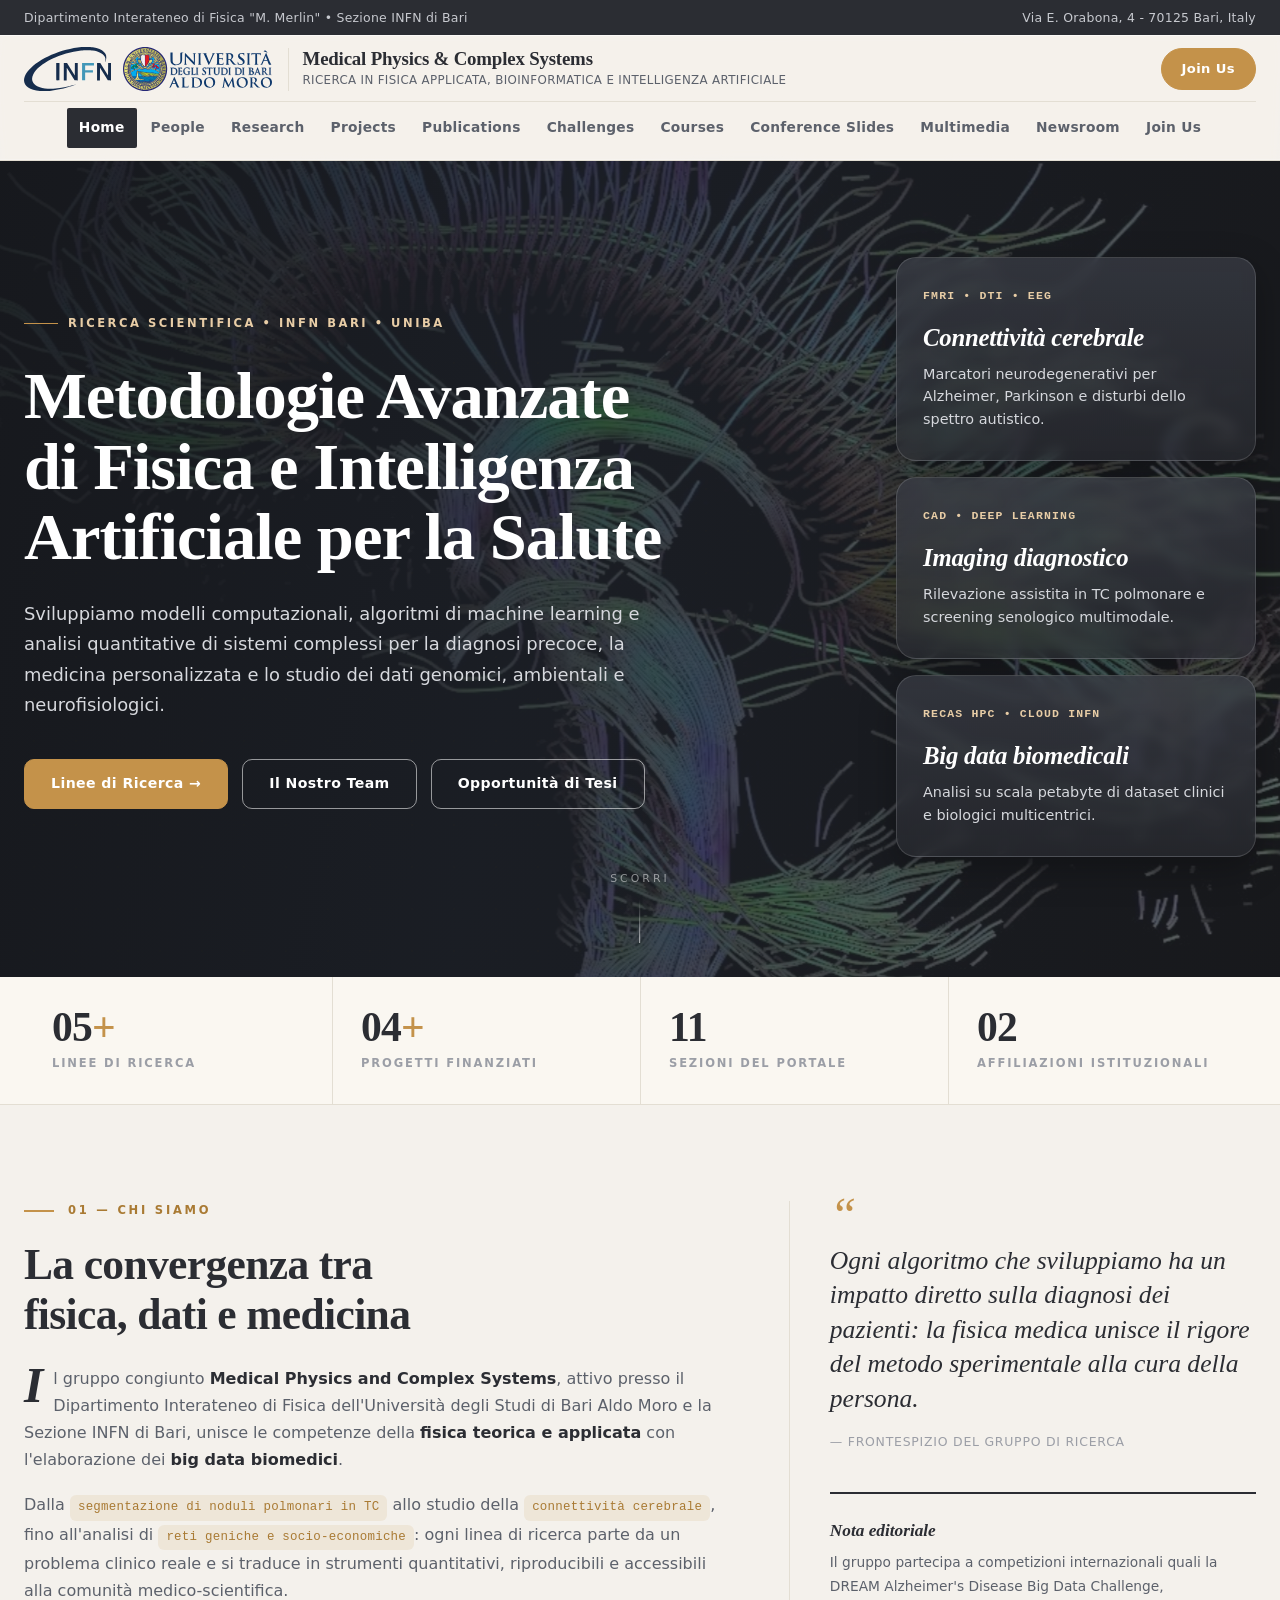
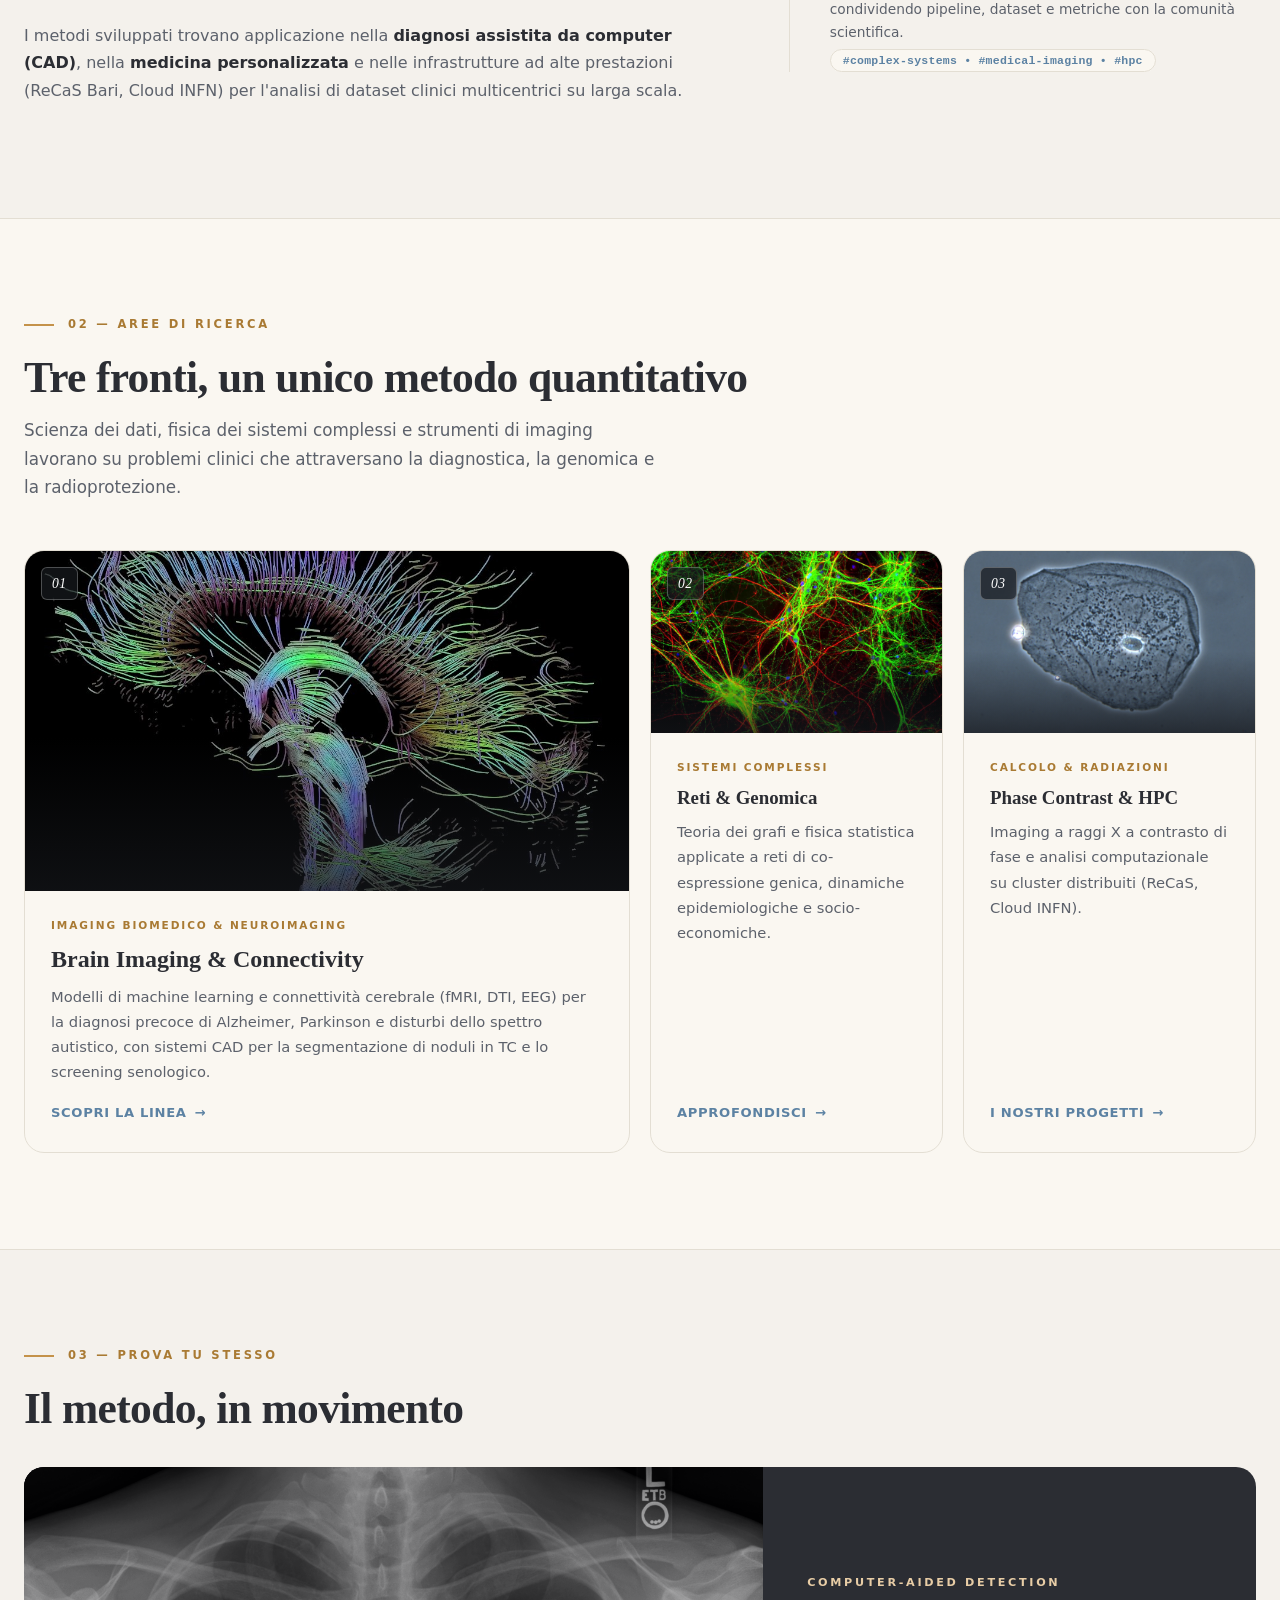
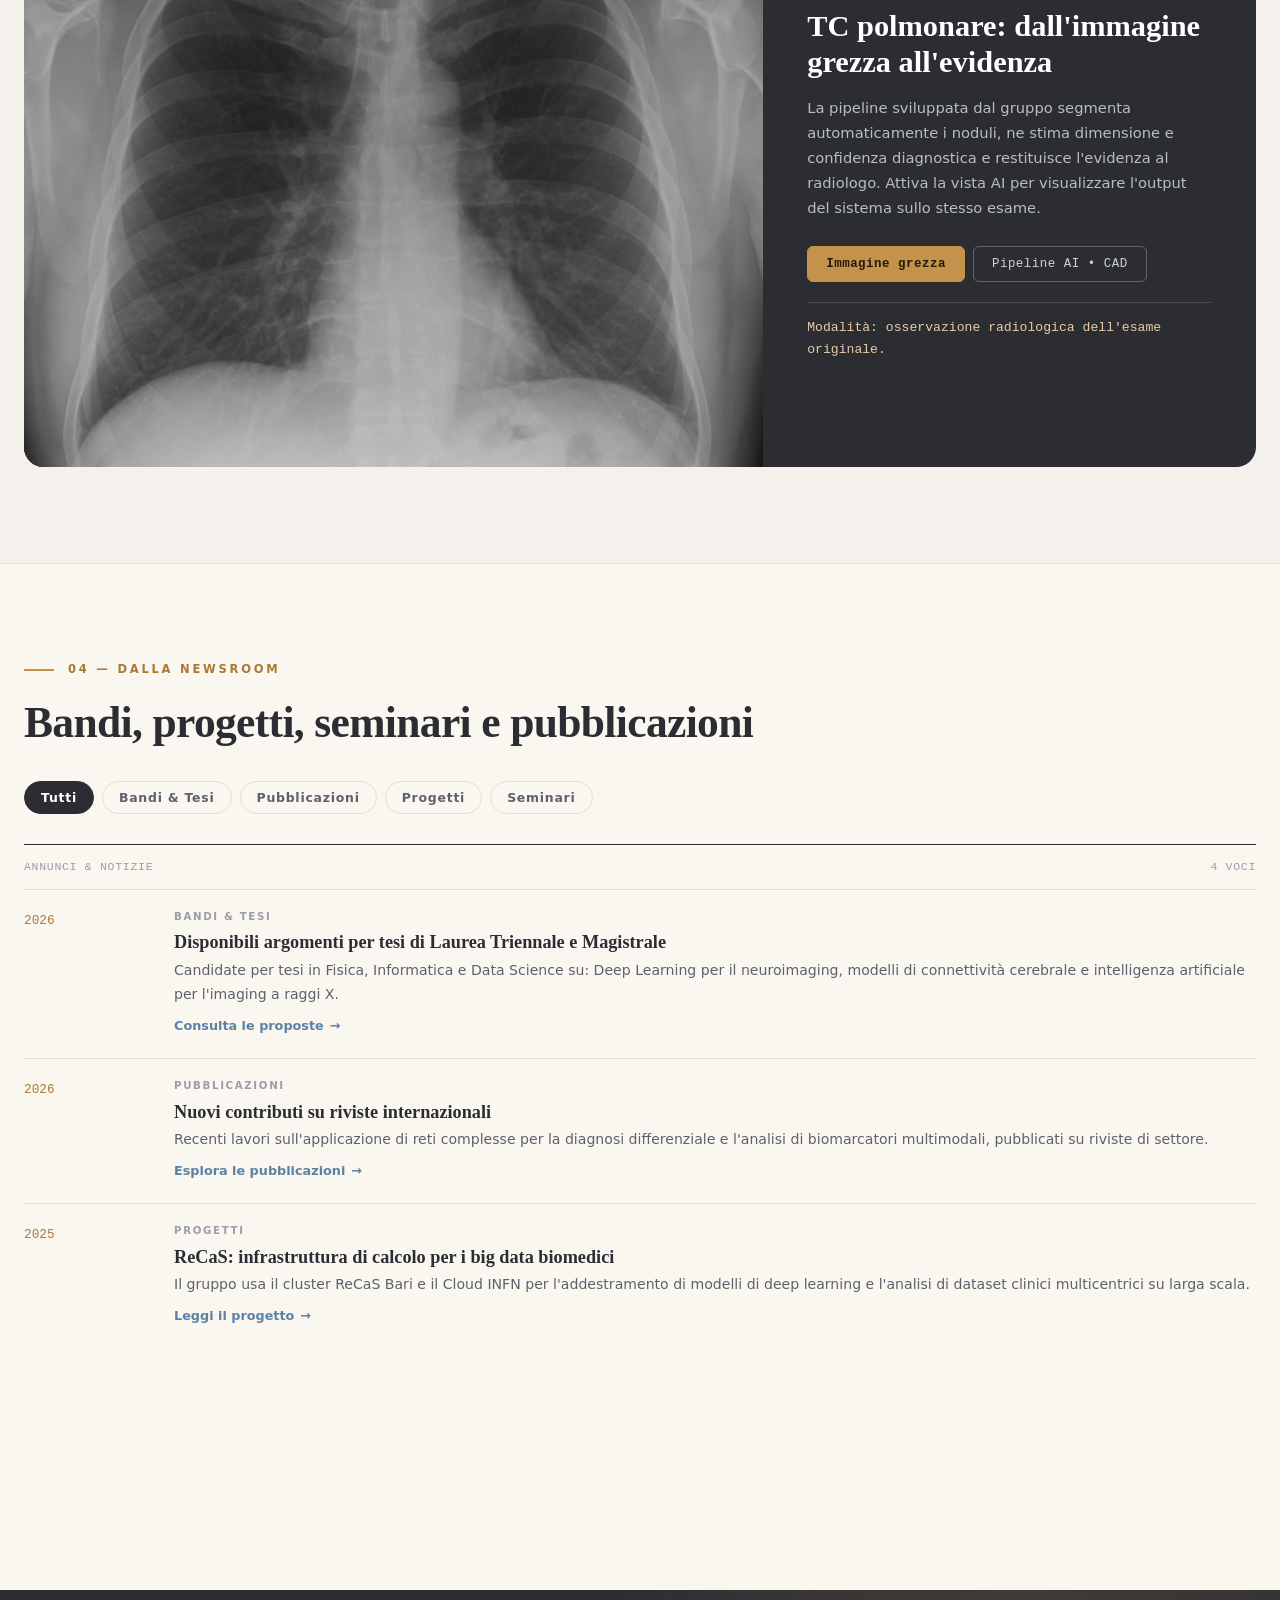
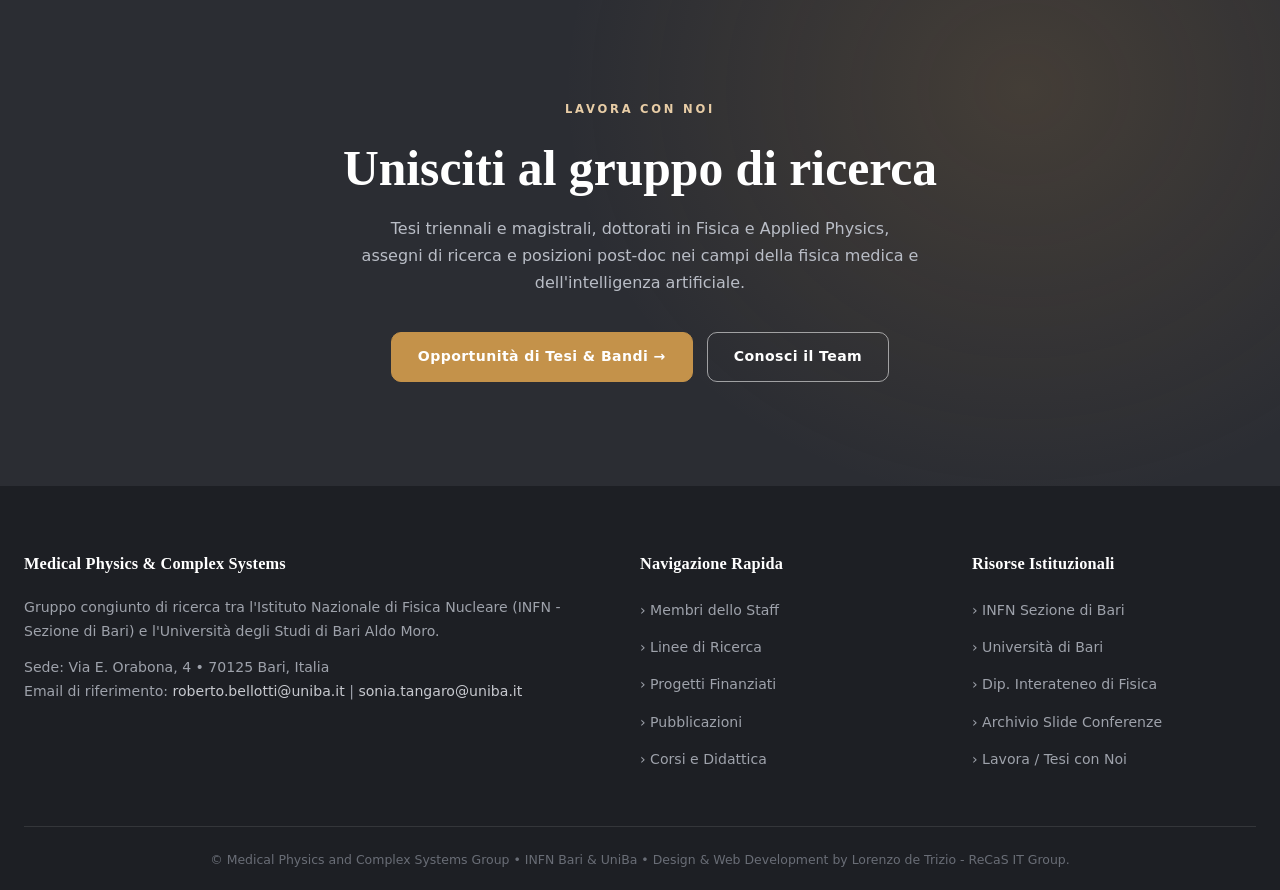
==== index.html @ c4ba917c "Sito Medical Physics and Complex Systems (INFN Bari & UniBa)" ====
<!DOCTYPE html>
<html lang="it">
<head>
  <meta charset="UTF-8">
  <meta name="viewport" content="width=device-width, initial-scale=1.0">
  <title>Medical Physics and Complex Systems | INFN Bari &amp; UniBa</title>
  <meta name="description" content="Gruppo di Ricerca in Fisica Medica e Sistemi Complessi - Università degli Studi di Bari Aldo Moro e Istituto Nazionale di Fisica Nucleare (INFN Sezione di Bari).">
  <!-- Template di impatto: sistema editoriale "Soft Mist" (Zero Plugin / Zero Dipendenze Esterne) -->
<link rel="stylesheet" href="assets/fonts/fonts.css">
  <link rel="stylesheet" href="assets/css/impact.css">
</head>
<body>
  <!-- Filtro SVG: rifrazione/deformazione della top bar (liquid glass) -->
  <svg class="topbar-glass-defs" width="0" height="0" aria-hidden="true" focusable="false">
    <filter id="topbar-refraction" x="-20%" y="-20%" width="140%" height="140%" color-interpolation-filters="sRGB">
      <feTurbulence type="fractalNoise" baseFrequency="0.006 0.01" numOctaves="2" seed="11" result="noise"/>
      <feGaussianBlur in="noise" stdDeviation="1.5" result="softNoise"/>
      <feDisplacementMap in="SourceGraphic" in2="softNoise" scale="16" xChannelSelector="R" yChannelSelector="G"/>
    </filter>
  </svg>

  <!-- Barra di avanzamento lettura -->
  <div class="scroll-progress" id="scrollProgress" aria-hidden="true"></div>

  <!-- ======================================================== -->
  <!-- BARRA SUPERIORE ISTITUZIONALE -->
  <!-- ======================================================== -->
  <aside class="top-bar">
    <div class="top-bar-content">
      <span>Dipartimento Interateneo di Fisica "M. Merlin" &bull; Sezione INFN di Bari</span>
      <span>Via E. Orabona, 4 - 70125 Bari, Italy</span>
    </div>
  </aside>

  <!-- ======================================================== -->
  <!-- INTESTAZIONE E MENU PRINCIPALE -->
  <!-- ======================================================== -->
  <header class="site-header">
    <div class="header-container">
      <div class="brand-wrapper">
        <div class="brand-logos">
          <a href="index.html" aria-label="Home page INFN Sezione di Bari">
            <img src="assets/images/logo-infn.svg" alt="Logo INFN Bari" class="brand-logo-img">
          </a>
          <a href="index.html" aria-label="Home page Università di Bari">
            <img src="assets/images/logo-uniba.svg" alt="Logo Università degli Studi di Bari" class="brand-logo-img">
          </a>
        </div>
        <div class="brand-text">
          <div class="brand-title">Medical Physics &amp; Complex Systems</div>
          <div class="brand-subtitle">Ricerca in Fisica Applicata, Bioinformatica e Intelligenza Artificiale</div>
        </div>
      </div>

      <!-- Azioni header: CTA newsletter + menu mobile -->
      <div class="header-actions">
        <a href="join-us.html" class="btn btn-amber header-cta">Join Us</a>
        <button class="mobile-menu-toggle" aria-label="Apri menu di navigazione" aria-expanded="false">&#9776;</button>
      </div>

      <!-- Navigazione a Pagine Singole -->
      <nav class="primary-nav" aria-label="Menu Principale">
        <ul class="nav-menu">
          <li><a href="index.html" class="nav-link active">Home</a></li>
          <li><a href="people.html" class="nav-link">People</a></li>
          <li><a href="research.html" class="nav-link">Research</a></li>
          <li><a href="projects.html" class="nav-link">Projects</a></li>
          <li><a href="publications.html" class="nav-link">Publications</a></li>
          <li><a href="challenges.html" class="nav-link">Challenges</a></li>
          <li><a href="courses.html" class="nav-link">Courses</a></li>
          <li><a href="conference-slides.html" class="nav-link">Conference Slides</a></li>
          <li><a href="multimedia.html" class="nav-link">Multimedia</a></li>
          <li><a href="newsroom.html" class="nav-link">Newsroom</a></li>
          <li><a href="join-us.html" class="nav-link">Join Us</a></li>
        </ul>
      </nav>
    </div>
  </header>

  <!-- ======================================================== -->
  <!-- CONTENUTO PRINCIPALE (AREA OPERATORE) -->
  <!-- Template di impatto: pagina singola editoriale -->
  <!-- ======================================================== -->
  <main class="impact-page">

    <!-- ==================================================== -->
    <!-- 1. EROE FULL-BLEED CON NOTE GALLEGGIANTI -->
    <!-- ==================================================== -->
    <section class="impact-hero" id="impactHero">
      <span class="impact-hero__bg" aria-hidden="true"></span>
      <span class="impact-hero__glow" aria-hidden="true"></span>
      <div class="impact-hero__inner">
        <div class="impact-hero__content">
          <span class="impact-hero__tag">Ricerca Scientifica &bull; INFN Bari &bull; UniBa</span>
          <h1 class="impact-hero__title">Metodologie Avanzate di Fisica e Intelligenza Artificiale per la Salute</h1>
          <p class="impact-hero__lede">
            Sviluppiamo modelli computazionali, algoritmi di machine learning e analisi quantitative
            di sistemi complessi per la diagnosi precoce, la medicina personalizzata e lo studio dei
            dati genomici, ambientali e neurofisiologici.
          </p>
          <div class="impact-hero__actions">
            <a href="research.html" class="btn btn-amber">Linee di Ricerca &rarr;</a>
            <a href="people.html" class="btn btn-light">Il Nostro Team</a>
            <a href="join-us.html" class="btn btn-light">Opportunità di Tesi</a>
          </div>
        </div>

        <div class="focus-grid" aria-label="Ambiti di applicazione e tecnologie">
          <article class="focus-card reveal">
            <span class="focus-card__tag">fMRI &bull; DTI &bull; EEG</span>
            <h3 class="focus-card__title">Connettività cerebrale</h3>
            <p class="focus-card__desc">Marcatori neurodegenerativi per Alzheimer, Parkinson e disturbi dello spettro autistico.</p>
          </article>
          <article class="focus-card reveal reveal-delay-1">
            <span class="focus-card__tag">CAD &bull; Deep Learning</span>
            <h3 class="focus-card__title">Imaging diagnostico</h3>
            <p class="focus-card__desc">Rilevazione assistita in TC polmonare e screening senologico multimodale.</p>
          </article>
          <article class="focus-card reveal reveal-delay-2">
            <span class="focus-card__tag">ReCaS HPC &bull; Cloud INFN</span>
            <h3 class="focus-card__title">Big data biomedicali</h3>
            <p class="focus-card__desc">Analisi su scala petabyte di dataset clinici e biologici multicentrici.</p>
          </article>
        </div>
      </div>

      <span class="impact-hero__scroll" aria-hidden="true">Scorri</span>
    </section>

    <!-- ==================================================== -->
    <!-- 2. BANDA DEI DATI -->
    <!-- ==================================================== -->
    <section class="impact-metrics" aria-label="Il gruppo in numeri">
      <div class="container">
        <div class="impact-metrics__grid" id="metricsGrid">
          <div class="metric">
            <div class="metric__value"><span class="metric__num" data-target="5" data-pad="2">05</span><i>+</i></div>
            <div class="metric__label">Linee di ricerca</div>
          </div>
          <div class="metric">
            <div class="metric__value"><span class="metric__num" data-target="4" data-pad="2">04</span><i>+</i></div>
            <div class="metric__label">Progetti finanziati</div>
          </div>
          <div class="metric">
            <div class="metric__value"><span class="metric__num" data-target="11" data-pad="2">11</span></div>
            <div class="metric__label">Sezioni del portale</div>
          </div>
          <div class="metric">
            <div class="metric__value"><span class="metric__num" data-target="2" data-pad="2">02</span></div>
            <div class="metric__label">Affiliazioni istituzionali</div>
          </div>
        </div>
      </div>
    </section>

    <!-- ==================================================== -->
    <!-- 3. CHI SIAMO — GRIGLIA ASIMMETRICA 60/40 -->
    <!-- ==================================================== -->
    <section class="section-block">
      <div class="container split">
        <div class="column--wide">
          <div class="kicker reveal">01 &mdash; Chi siamo</div>
          <h2 class="ed-title reveal reveal-delay-1">La convergenza tra fisica, dati e medicina</h2>
          <div class="prose" style="margin-top: 26px;">
            <p class="reveal reveal-delay-2">
              Il gruppo congiunto <strong>Medical Physics and Complex Systems</strong>, attivo presso il
              Dipartimento Interateneo di Fisica dell'Università degli Studi di Bari Aldo Moro e la Sezione
              INFN di Bari, unisce le competenze della <strong>fisica teorica e applicata</strong> con
              l'elaborazione dei <strong>big data biomedici</strong>.
            </p>
            <p class="reveal reveal-delay-2">
              Dalla <span class="prose-rule">segmentazione di noduli polmonari in TC</span> allo studio
              della <span class="prose-rule">connettività cerebrale</span>, fino all'analisi di
              <span class="prose-rule">reti geniche e socio-economiche</span>: ogni linea di ricerca parte
              da un problema clinico reale e si traduce in strumenti quantitativi, riproducibili e
              accessibili alla comunità medico-scientifica.
            </p>
            <p class="reveal reveal-delay-2">
              I metodi sviluppati trovano applicazione nella <strong>diagnosi assistita da computer (CAD)</strong>,
              nella <strong>medicina personalizzata</strong> e nelle infrastrutture ad alte prestazioni
              (ReCaS Bari, Cloud INFN) per l'analisi di dataset clinici multicentrici su larga scala.
            </p>
          </div>
        </div>

        <aside class="column--narrow reveal reveal-delay-2">
          <blockquote class="pullquote">
            Ogni algoritmo che sviluppiamo ha un impatto diretto sulla diagnosi dei pazienti: la fisica
            medica unisce il rigore del metodo sperimentale alla cura della persona.
          </blockquote>
          <div class="pullquote__attr">&mdash; Frontespizio del gruppo di ricerca</div>

          <div class="side-note">
            <strong>Nota editoriale</strong>
            <p>
              Il gruppo partecipa a competizioni internazionali quali la DREAM Alzheimer's Disease Big Data
              Challenge, condividendo pipeline, dataset e metriche con la comunità scientifica.
            </p>
            <span class="tag">#complex-systems &bull; #medical-imaging &bull; #hpc</span>
          </div>
        </aside>
      </div>
    </section>

    <!-- ==================================================== -->
    <!-- 4. AREE CHIAVE DI RICERCA — BENTO -->
    <!-- ==================================================== -->
    <section class="section-block" style="background: var(--paper-2); border-top: 1px solid var(--rule); border-bottom: 1px solid var(--rule);">
      <div class="container">
        <div class="kicker reveal">02 &mdash; Aree di ricerca</div>
        <h2 class="ed-title reveal reveal-delay-1">Tre fronti, un unico metodo quantitativo</h2>
        <p class="ed-lead reveal reveal-delay-1">
          Scienza dei dati, fisica dei sistemi complessi e strumenti di imaging lavorano su problemi clinici
          che attraversano la diagnostica, la genomica e la radioprotezione.
        </p>

        <div class="bento">
          <article class="bento-card bento-card--1 reveal">
            <div class="bento-card__figure">
              <span class="bento-card__index">01</span>
              <img src="assets/images/original/dti_brain_network.jpg" alt="Brain network - connettoma cerebrale" class="bento-card__img" loading="lazy">
            </div>
            <div class="bento-card__body">
              <span class="bento-card__badge">Imaging Biomedico &amp; Neuroimaging</span>
              <h3 class="bento-card__title">Brain Imaging &amp; Connectivity</h3>
              <p class="bento-card__text">
                Modelli di machine learning e connettività cerebrale (fMRI, DTI, EEG) per la diagnosi
                precoce di Alzheimer, Parkinson e disturbi dello spettro autistico, con sistemi CAD
                per la segmentazione di noduli in TC e lo screening senologico.
              </p>
              <a href="research.html#brain" class="bento-card__link">Scopri la linea <span class="arr">&rarr;</span></a>
            </div>
          </article>

          <article class="bento-card bento-card--2 reveal reveal-delay-1">
            <div class="bento-card__figure">
              <span class="bento-card__index">02</span>
              <img src="assets/images/original/culture_of_rat_brain_cells_stained_with_antibody_to_map2_green_neurofilament_red_and_dna_blue.jpg" alt="Cultura di cellule neuronali - biologia molecolare" class="bento-card__img" loading="lazy">
            </div>
            <div class="bento-card__body">
              <span class="bento-card__badge">Sistemi Complessi</span>
              <h3 class="bento-card__title">Reti &amp; Genomica</h3>
              <p class="bento-card__text">
                Teoria dei grafi e fisica statistica applicate a reti di co-espressione genica, dinamiche
                epidemiologiche e socio-economiche.
              </p>
              <a href="research.html#complex-systems" class="bento-card__link">Approfondisci <span class="arr">&rarr;</span></a>
            </div>
          </article>

          <article class="bento-card bento-card--3 reveal reveal-delay-2">
            <div class="bento-card__figure">
              <span class="bento-card__index">03</span>
              <img src="assets/images/original/cheek_cell_phase_contrast.jpg" alt="Cellula in contrasto di fase - microscopia avanzata" class="bento-card__img" loading="lazy">
            </div>
            <div class="bento-card__body">
              <span class="bento-card__badge">Calcolo &amp; Radiazioni</span>
              <h3 class="bento-card__title">Phase Contrast &amp; HPC</h3>
              <p class="bento-card__text">
                Imaging a raggi X a contrasto di fase e analisi computazionale su cluster distribuiti
                (ReCaS, Cloud INFN).
              </p>
              <a href="projects.html" class="bento-card__link">I nostri progetti <span class="arr">&rarr;</span></a>
            </div>
          </article>
        </div>
      </div>
    </section>

   <!-- ==================================================== -->
   <!-- 5. LABORATORIO INTERATTIVO — WIDGET CAD (VANILLA) -->
   <!-- ==================================================== -->
    <section class="section-block">
      <div class="container">
        <div class="kicker reveal">03 &mdash; Prova tu stesso</div>
        <h2 class="ed-title reveal reveal-delay-1">Il metodo, in movimento</h2>

        <div class="lab reveal reveal-delay-1" style="margin-top: 34px;">
          <div class="lab__grid">
            <div class="lab__stage" id="labStage" aria-label="Tomografia computerizzata del torace con analisi AI">
              <img src="assets/images/original/lung_ct_xray.png" alt="TC torace - nodulo polmonare" loading="lazy">
              <div class="lab-ai" aria-hidden="true">
                <span class="lab-ai__scan"></span>
                <span class="lab-ai__ring"></span>
                <span class="lab-ai__cross"></span>
                <span class="lab-ai__chip lab-ai__chip--a">CAD &bull; nodulo sospetto</span>
                <span class="lab-ai__chip lab-ai__chip--b">Confidenza: 88% &bull; diam. 9 mm</span>
              </div>
            </div>
            <div class="lab__side">
              <span class="lab__kicker">Computer-Aided Detection</span>
              <h3 class="lab__title">TC polmonare: dall'immagine grezza all'evidenza</h3>
              <p class="lab__text">
                La pipeline sviluppata dal gruppo segmenta automaticamente i noduli, ne stima dimensione e
                confidenza diagnostica e restituisce l'evidenza al radiologo. Attiva la vista AI per
                visualizzare l'output del sistema sullo stesso esame.
              </p>
              <div class="lab__controls">
                <button type="button" class="lab__btn is-on" data-lab="raw">Immagine grezza</button>
                <button type="button" class="lab__btn" data-lab="ai">Pipeline AI &bull; CAD</button>
              </div>
              <p class="lab__readout" id="labReadout">
                Modalità: osservazione radiologica dell'esame originale.
              </p>
            </div>
          </div>
        </div>
      </div>
    </section>

    <!-- ==================================================== -->
    <!-- 6. NEWSROOM — ARCHIVIO FILTRABILE -->
    <!-- ==================================================== -->
    <section class="section-block" style="background: var(--paper-2); border-top: 1px solid var(--rule);">
      <div class="container">
        <div class="kicker reveal">04 &mdash; Dalla newsroom</div>
        <h2 class="ed-title reveal reveal-delay-1">Bandi, progetti, seminari e pubblicazioni</h2>

        <div class="pills reveal reveal-delay-1" role="group" aria-label="Filtra gli annunci">
          <button type="button" class="pill is-on" data-filter="tutti">Tutti</button>
          <button type="button" class="pill" data-filter="bandi">Bandi &amp; Tesi</button>
          <button type="button" class="pill" data-filter="pubblicazioni">Pubblicazioni</button>
          <button type="button" class="pill" data-filter="progetti">Progetti</button>
          <button type="button" class="pill" data-filter="seminari">Seminari</button>
        </div>

        <div class="news-index reveal reveal-delay-2" id="newsIndex">
          <div class="news-index__meta">
            <span>Annunci &amp; notizie</span>
            <span id="newsCount">4 voci</span>
          </div>

          <!-- VOCE NOTIZIA: Inizio -->
          <article class="news-row reveal" data-category="bandi">
            <div class="news-row__year">2026</div>
            <div class="news-row__main">
              <span class="news-row__badge">Bandi &amp; Tesi</span>
              <h3 class="news-row__title">
                <a href="join-us.html">Disponibili argomenti per tesi di Laurea Triennale e Magistrale</a>
              </h3>
              <p class="news-row__text">
                Candidate per tesi in Fisica, Informatica e Data Science su: Deep Learning per il neuroimaging,
                modelli di connettività cerebrale e intelligenza artificiale per l'imaging a raggi X.
              </p>
              <a class="news-row__to" href="join-us.html">Consulta le proposte</a>
            </div>
          </article>
          <!-- VOCE NOTIZIA: Fine -->

          <!-- VOCE NOTIZIA: Inizio -->
          <article class="news-row reveal" data-category="pubblicazioni">
            <div class="news-row__year">2026</div>
            <div class="news-row__main">
              <span class="news-row__badge">Pubblicazioni</span>
              <h3 class="news-row__title">
                <a href="publications.html">Nuovi contributi su riviste internazionali</a>
              </h3>
              <p class="news-row__text">
                Recenti lavori sull'applicazione di reti complesse per la diagnosi differenziale e l'analisi
                di biomarcatori multimodali, pubblicati su riviste di settore.
              </p>
              <a class="news-row__to" href="publications.html">Esplora le pubblicazioni</a>
            </div>
          </article>
          <!-- VOCE NOTIZIA: Fine -->

          <!-- VOCE NOTIZIA: Inizio -->
          <article class="news-row reveal" data-category="progetti">
            <div class="news-row__year">2025</div>
            <div class="news-row__main">
              <span class="news-row__badge">Progetti</span>
              <h3 class="news-row__title">
                <a href="projects.html">ReCaS: infrastruttura di calcolo per i big data biomedici</a>
              </h3>
              <p class="news-row__text">
                Il gruppo usa il cluster ReCaS Bari e il Cloud INFN per l'addestramento di modelli di deep
                learning e l'analisi di dataset clinici multicentrici su larga scala.
              </p>
              <a class="news-row__to" href="projects.html">Leggi il progetto</a>
            </div>
          </article>
          <!-- VOCE NOTIZIA: Fine -->

          <!-- VOCE NOTIZIA: Inizio -->
          <article class="news-row reveal" data-category="seminari">
            <div class="news-row__year">2025</div>
            <div class="news-row__main">
              <span class="news-row__badge">Seminari</span>
              <h3 class="news-row__title">
                <a href="courses.html">Ciclo di seminari: machine learning per il neuroimaging</a>
              </h3>
              <p class="news-row__text">
                Un ciclo di lezioni e laboratori dedicato a studenti e ricercatori sulle tecniche di analisi
                di dati fMRI/DTI ed elaborazione di immagini biomediche.
              </p>
              <a class="news-row__to" href="courses.html">Consulta il programma</a>
            </div>
          </article>
          <!-- VOCE NOTIZIA: Fine -->
        </div>
      </div>
    </section>

    <!-- ==================================================== -->
    <!-- 7. CTA FINALE -->
    <!-- ==================================================== -->
    <section class="impact-cta">
      <span class="impact-cta__tag reveal">Lavora con noi</span>
      <h2 class="impact-cta__title reveal reveal-delay-1">Unisciti al gruppo di ricerca</h2>
      <p class="impact-cta__text reveal reveal-delay-1">
        Tesi triennali e magistrali, dottorati in Fisica e Applied Physics, assegni di ricerca e posizioni
        post-doc nei campi della fisica medica e dell'intelligenza artificiale.
      </p>
      <div class="impact-cta__actions reveal reveal-delay-2">
        <a href="join-us.html" class="btn btn-amber">Opportunità di Tesi &amp; Bandi &rarr;</a>
        <a href="people.html" class="btn btn-light">Conosci il Team</a>
      </div>
    </section>

  </main>



  <!-- ======================================================== -->
  <!-- PIÈ DI PAGINA (FOOTER ISTITUZIONALE) -->
  <!-- ======================================================== -->
  <footer class="site-footer">
    <div class="footer-container">
      <div class="footer-grid">
        <div class="footer-col">
          <h4>Medical Physics &amp; Complex Systems</h4>
          <p>
            Gruppo congiunto di ricerca tra l'Istituto Nazionale di Fisica Nucleare (INFN - Sezione di Bari) e
            l'Università degli Studi di Bari Aldo Moro.
          </p>
          <p>
            Sede: Via E. Orabona, 4 &bull; 70125 Bari, Italia<br>
            Email di riferimento: <a href="mailto:roberto.bellotti@uniba.it">roberto.bellotti@uniba.it</a> |
            <a href="mailto:sonia.tangaro@uniba.it">sonia.tangaro@uniba.it</a>
          </p>
        </div>

        <div class="footer-col">
          <h4>Navigazione Rapida</h4>
          <ul class="footer-links">
            <li><a href="people.html">&rsaquo; Membri dello Staff</a></li>
            <li><a href="research.html">&rsaquo; Linee di Ricerca</a></li>
            <li><a href="projects.html">&rsaquo; Progetti Finanziati</a></li>
            <li><a href="publications.html">&rsaquo; Pubblicazioni</a></li>
            <li><a href="courses.html">&rsaquo; Corsi e Didattica</a></li>
          </ul>
        </div>

        <div class="footer-col">
          <h4>Risorse Istituzionali</h4>
          <ul class="footer-links">
            <li><a href="https://www.ba.infn.it/" target="_blank" rel="noopener">&rsaquo; INFN Sezione di Bari</a></li>
            <li><a href="https://www.uniba.it/" target="_blank" rel="noopener">&rsaquo; Università di Bari</a></li>
            <li><a href="https://www.uniba.it/it/ricerca/dipartimenti/fisica" target="_blank" rel="noopener">&rsaquo; Dip. Interateneo di Fisica</a></li>
            <li><a href="conference-slides.html">&rsaquo; Archivio Slide Conferenze</a></li>
            <li><a href="join-us.html">&rsaquo; Lavora / Tesi con Noi</a></li>
          </ul>
        </div>
      </div>

      <div class="footer-bottom">
        <p>&copy; Medical Physics and Complex Systems Group &bull; INFN Bari &amp; UniBa &bull; Design & Web Development by Lorenzo de Trizio - ReCaS IT Group.</p>
      </div>
    </div>
  </footer>

  <!-- Script Vanilla: menu mobile (condiviso) -->
  <script src="assets/js/main.js"></script>

  <!-- Widget laboratorio, filtro newsroom, rivelazione allo scroll, tepore progressivo -->
  <script>
    (function () {
      'use strict';

      // --- Widget CAD: toggle grezzo / AI ---
      var stage = document.getElementById('labStage');
      var readout = document.getElementById('labReadout');
      var btns = document.querySelectorAll('.lab__btn');

      function setMode(mode) {
        btns.forEach(function (b) {
          var on = b.getAttribute('data-lab') === mode;
          b.classList.toggle('is-on', on);
        });
        if (stage) {
          stage.classList.toggle('is-active', mode === 'ai');
          if (readout) {
            readout.textContent = mode === 'ai'
              ? 'Modalità: pipeline AI attiva — nodulo rilevato, confidenza 88%, diametro stimato 9 mm.'
              : 'Modalità: osservazione radiologica dell\'esame originale.';
          }
        }
      }

      btns.forEach(function (b) {
        b.addEventListener('click', function () {
          setMode(b.getAttribute('data-lab'));
        });
      });
      setMode('raw');

      // --- Filtro newsroom ---
      var pills = document.querySelectorAll('.pill');
      var rows = document.querySelectorAll('.news-row');
      var count = document.getElementById('newsCount');

      pills.forEach(function (p) {
        p.addEventListener('click', function () {
          pills.forEach(function (x) { x.classList.remove('is-on'); });
          p.classList.add('is-on');
          var f = p.getAttribute('data-filter');
          var n = 0;
          rows.forEach(function (r) {
            var show = f === 'tutti' || r.getAttribute('data-category') === f;
            r.classList.toggle('is-hidden', !show);
            if (show) n++;
          });
          if (count) count.textContent = n + ' ' + (n === 1 ? 'voce' : 'voci');
        });
      });

      // --- Rivelazione all'entrata nello scorrimento ---
      var rev = document.querySelectorAll('.reveal');
      if ('IntersectionObserver' in window) {
        var io = new IntersectionObserver(function (entries) {
          entries.forEach(function (e) {
            if (e.isIntersecting) { e.target.classList.add('is-inview'); io.unobserve(e.target); }
          });
        }, { threshold: 0.15 });
        rev.forEach(function (el) { io.observe(el); });
      } else {
        rev.forEach(function (el) { el.classList.add('is-inview'); });
      }

      // --- Tepore progressivo: la "carta" vira verso l'ambra serale ---
      var FROM = [244, 241, 236];
      var TO = [234, 223, 206];
      function warmth() {
        var max = document.documentElement.scrollHeight - window.innerHeight;
        var p = max > 0 ? Math.min(1, window.scrollY / max) : 0;
        var rgb = FROM.map(function (f, i) { return Math.round(f + (TO[i] - f) * p); });
        document.documentElement.style.setProperty('--paper', 'rgb(' + rgb.join(',') + ')');
      }
      window.addEventListener('scroll', warmth, { passive: true });
      warmth();

      // --- Dinamismo: avanzamento, header "scorso", parallasse hero ---
      var reduce = window.matchMedia('(prefers-reduced-motion: reduce)').matches;
      var progress = document.getElementById('scrollProgress');
      var headerEl = document.querySelector('.site-header');
      var hero = document.getElementById('impactHero');
      var heroBg = hero ? hero.querySelector('.impact-hero__bg') : null;
      var ticking = false;

      function onScroll() {
        var max = document.documentElement.scrollHeight - window.innerHeight;
        var p = max > 0 ? Math.min(1, window.scrollY / max) : 0;
        if (progress) progress.style.transform = 'scaleX(' + p + ')';
        if (headerEl) headerEl.classList.toggle('is-scrolled', window.scrollY > 24);
        if (heroBg && !reduce && !ticking) {
          ticking = true;
          requestAnimationFrame(function () {
            var y = window.scrollY;
            if (y < window.innerHeight * 1.3) {
              heroBg.style.transform = 'translate3d(0,' + (y * 0.18).toFixed(1) + 'px,0) scale(' + (1.06 + Math.min(y / 3000, 0.08)).toFixed(3) + ')';
            }
            ticking = false;
          });
        }
      }
      window.addEventListener('scroll', onScroll, { passive: true });
      onScroll();

      // --- Alone che segue il cursore nell'hero ---
      if (hero && !reduce) {
        hero.addEventListener('pointermove', function (e) {
          var r = hero.getBoundingClientRect();
          hero.style.setProperty('--gx', ((e.clientX - r.left) / r.width * 100).toFixed(1) + '%');
          hero.style.setProperty('--gy', ((e.clientY - r.top) / r.height * 100).toFixed(1) + '%');
          hero.classList.add('is-hovering');
        });
        hero.addEventListener('pointerleave', function () { hero.classList.remove('is-hovering'); });
      }

      // --- Contatori animati delle metriche ---
      var grid = document.getElementById('metricsGrid');
      var nums = grid ? grid.querySelectorAll('.metric__num') : [];

      function runCounters() {
        nums.forEach(function (el) {
          var target = parseInt(el.getAttribute('data-target'), 10) || 0;
          var pad = parseInt(el.getAttribute('data-pad'), 10) || 0;
          if (reduce) { el.textContent = String(target).padStart(pad, '0'); return; }
          var start = null, dur = 1300;
          requestAnimationFrame(function step(ts) {
            if (start === null) start = ts;
            var t = Math.min((ts - start) / dur, 1);
            var eased = 1 - Math.pow(1 - t, 3);
            el.textContent = String(Math.round(target * eased)).padStart(pad, '0');
            if (t < 1) requestAnimationFrame(step);
          });
        });
      }

      if (grid) {
        if ('IntersectionObserver' in window) {
          var mIO = new IntersectionObserver(function (entries) {
            entries.forEach(function (e) {
              if (e.isIntersecting) { grid.classList.add('is-inview'); runCounters(); mIO.unobserve(grid); }
            });
          }, { threshold: 0.2 });
          mIO.observe(grid);
        } else {
          grid.classList.add('is-inview');
          runCounters();
        }
      }

      // --- Bento: tilt 3D + spotlight che segue il cursore ---
      if (!reduce) {
        document.querySelectorAll('.bento-card').forEach(function (card) {
          var fig = card.querySelector('.bento-card__figure');
          card.addEventListener('pointermove', function (e) {
            var r = card.getBoundingClientRect();
            var px = (e.clientX - r.left) / r.width;
            var py = (e.clientY - r.top) / r.height;
            card.style.setProperty('--ry', ((px - 0.5) * 6).toFixed(2) + 'deg');
            card.style.setProperty('--rx', ((0.5 - py) * 6).toFixed(2) + 'deg');
            if (fig) {
              fig.style.setProperty('--mx', (px * 100).toFixed(1) + '%');
              fig.style.setProperty('--my', (py * 100).toFixed(1) + '%');
            }
          });
          card.addEventListener('pointerleave', function () {
            card.style.setProperty('--rx', '0deg');
            card.style.setProperty('--ry', '0deg');
          });
        });
      }
    })();
  </script>
</body>
</html>
---- assets/fonts/fonts.css ----
/* Font locali: Fraunces + DM Sans (variabili, subset latin/latin-ext/vietnamese)
   Sostituiscono il caricamento da fonts.googleapis.com per evitare il flash/FONT swap. */

/* ===== Fraunces ===== */
@font-face {
  font-family: 'Fraunces';
  font-style: normal;
  font-weight: 300 600;
  font-display: swap;
  src: url('fraunces-vietnamese.woff2') format('woff2');
  unicode-range: U+0102-0103, U+0110-0111, U+0128-0129, U+0168-0169, U+01A0-01A1, U+01AF-01B0, U+0300-0301, U+0303-0304, U+0308-0309, U+0323, U+0329, U+1EA0-1EF9, U+20AB;
}
@font-face {
  font-family: 'Fraunces';
  font-style: normal;
  font-weight: 300 600;
  font-display: swap;
  src: url('fraunces-latin-ext.woff2') format('woff2');
  unicode-range: U+0100-02BA, U+02BD-02C5, U+02C7-02CC, U+02CE-02D7, U+02DD-02FF, U+0304, U+0308, U+0329, U+1D00-1DBF, U+1E00-1E9F, U+1EF2-1EFF, U+2020, U+20A0-20AB, U+20AD-20C0, U+2113, U+2C60-2C7F, U+A720-A7FF;
}
@font-face {
  font-family: 'Fraunces';
  font-style: normal;
  font-weight: 300 600;
  font-display: swap;
  src: url('fraunces-latin.woff2') format('woff2');
  unicode-range: U+0000-00FF, U+0131, U+0152-0153, U+02BB-02BC, U+02C6, U+02DA, U+02DC, U+0304, U+0308, U+0329, U+2000-206F, U+20AC, U+2122, U+2191, U+2193, U+2212, U+2215, U+FEFF, U+FFFD;
}
@font-face {
  font-family: 'Fraunces';
  font-style: italic;
  font-weight: 300 500;
  font-display: swap;
  src: url('fraunces-italic-vietnamese.woff2') format('woff2');
  unicode-range: U+0102-0103, U+0110-0111, U+0128-0129, U+0168-0169, U+01A0-01A1, U+01AF-01B0, U+0300-0301, U+0303-0304, U+0308-0309, U+0323, U+0329, U+1EA0-1EF9, U+20AB;
}
@font-face {
  font-family: 'Fraunces';
  font-style: italic;
  font-weight: 300 500;
  font-display: swap;
  src: url('fraunces-italic-latin-ext.woff2') format('woff2');
  unicode-range: U+0100-02BA, U+02BD-02C5, U+02C7-02CC, U+02CE-02D7, U+02DD-02FF, U+0304, U+0308, U+0329, U+1D00-1DBF, U+1E00-1E9F, U+1EF2-1EFF, U+2020, U+20A0-20AB, U+20AD-20C0, U+2113, U+2C60-2C7F, U+A720-A7FF;
}
@font-face {
  font-family: 'Fraunces';
  font-style: italic;
  font-weight: 300 500;
  font-display: swap;
  src: url('fraunces-italic-latin.woff2') format('woff2');
  unicode-range: U+0000-00FF, U+0131, U+0152-0153, U+02BB-02BC, U+02C6, U+02DA, U+02DC, U+0304, U+0308, U+0329, U+2000-206F, U+20AC, U+2122, U+2191, U+2193, U+2212, U+2215, U+FEFF, U+FFFD;
}

/* ===== DM Sans ===== */
@font-face {
  font-family: 'DM Sans';
  font-style: normal;
  font-weight: 300 600;
  font-display: swap;
  src: url('dmsans-latin-ext.woff2') format('woff2');
  unicode-range: U+0100-02BA, U+02BD-02C5, U+02C7-02CC, U+02CE-02D7, U+02DD-02FF, U+0304, U+0308, U+0329, U+1D00-1DBF, U+1E00-1E9F, U+1EF2-1EFF, U+2020, U+20A0-20AB, U+20AD-20C0, U+2113, U+2C60-2C7F, U+A720-A7FF;
}
@font-face {
  font-family: 'DM Sans';
  font-style: normal;
  font-weight: 300 600;
  font-display: swap;
  src: url('dmsans-latin.woff2') format('woff2');
  unicode-range: U+0000-00FF, U+0131, U+0152-0153, U+02BB-02BC, U+02C6, U+02DA, U+02DC, U+0304, U+0308, U+0329, U+2000-206F, U+20AC, U+2122, U+2191, U+2193, U+2212, U+2215, U+FEFF, U+FFFD;
}
@font-face {
  font-family: 'DM Sans';
  font-style: italic;
  font-weight: 300 400;
  font-display: swap;
  src: url('dmsans-italic-latin-ext.woff2') format('woff2');
  unicode-range: U+0100-02BA, U+02BD-02C5, U+02C7-02CC, U+02CE-02D7, U+02DD-02FF, U+0304, U+0308, U+0329, U+1D00-1DBF, U+1E00-1E9F, U+1EF2-1EFF, U+2020, U+20A0-20AB, U+20AD-20C0, U+2113, U+2C60-2C7F, U+A720-A7FF;
}
@font-face {
  font-family: 'DM Sans';
  font-style: italic;
  font-weight: 300 400;
  font-display: swap;
  src: url('dmsans-italic-latin.woff2') format('woff2');
  unicode-range: U+0000-00FF, U+0131, U+0152-0153, U+02BB-02BC, U+02C6, U+02DA, U+02DC, U+0304, U+0308, U+0329, U+2000-206F, U+20AC, U+2122, U+2191, U+2193, U+2212, U+2215, U+FEFF, U+FFFD;
}

/* ===== Cormorant Garamond (italico, display) ===== */
@font-face {
  font-family: 'Cormorant Garamond';
  font-style: italic;
  font-weight: 300 600;
  font-display: swap;
  src: url('cormorant-italic-latin-ext.woff2') format('woff2');
  unicode-range: U+0100-02BA, U+02BD-02C5, U+02C7-02CC, U+02CE-02D7, U+02DD-02FF, U+0304, U+0308, U+0329, U+1D00-1DBF, U+1E00-1E9F, U+1EF2-1EFF, U+2020, U+20A0-20AB, U+20AD-20C0, U+2113, U+2C60-2C7F, U+A720-A7FF;
}
@font-face {
  font-family: 'Cormorant Garamond';
  font-style: italic;
  font-weight: 300 600;
  font-display: swap;
  src: url('cormorant-italic-latin.woff2') format('woff2');
  unicode-range: U+0000-00FF, U+0131, U+0152-0153, U+02BB-02BC, U+02C6, U+02DA, U+02DC, U+0304, U+0308, U+0329, U+2000-206F, U+20AC, U+2122, U+2191, U+2193, U+2212, U+2215, U+FEFF, U+FFFD;
}
---- assets/css/impact.css ----
/* ==========================================================================
   IMPACT.CSS — MEDICAL PHYSICS AND COMPLEX SYSTEMS
   Sistema grafico editoriale "Soft Mist" (ispirato a template editoriali
   scientifici per journal di fisica) — 100% CSS3 nativo, zero plugin,
   zero font esterni, zero dipendenze.
   INFN Sezione di Bari & Università degli Studi di Bari Aldo Moro
   ========================================================================== */

:root {
  /* ---- Tessuto d'inchiostro e carta (Soft Mist) ------------------------ */
  --ink:        #2B2D33;   /* Blackboard slate — testo primario */
  --ink-soft:   #5C616B;   /* Grafite leggibile — testo secondario */
  --ink-faint:  #9B9EA6;   /* Grafite polvere — didascalie */
  --paper:      #F4F1EC;   /* Chalk-dust white — sfondo base */
  --paper-2:    #FAF7F1;   /* Ivory — superfici alternate */
  --paper-3:    #EFEAE0;   /* Marmo — superfici incavate */
  --rule:       #E3DED3;   /* Righe d'inchiostro sfumato */
  --link:       #5C82A3;   /* Margin-note blue — link e interazioni */
  --link-deep:  #3B5F7E;   /* Blu nota a margine, pressato */
  --win:        #C4924A;   /* Ambra serale — numeri, evidenze, CTA */
  --win-deep:   #A97A33;

  /* Accento istituzionale (INFN) usato con parsimonia */
  --infn:       #004481;

  /* Tipografia di sistema (zero font esterni) */
  --font-display: "Fraunces", Georgia, "Times New Roman", Palatino, serif;
  --font-body:    "DM Sans", system-ui, -apple-system, BlinkMacSystemFont, "Segoe UI", Roboto, "Helvetica Neue", Arial, sans-serif;
  --font-mono:    ui-monospace, SFMono-Regular, Menlo, Monaco, Consolas, monospace;
  --font-serif-italic: "Cormorant Garamond", Georgia, "Times New Roman", Palatino, serif;

  /* Layout */
  --maxw: 1280px;
  --radius: 2px;
  --shadow-card: 0 1px 0 rgba(43, 45, 51, 0.04), 0 6px 18px rgba(43, 45, 51, 0.05);
  --shadow-hover: 0 2px 0 rgba(43, 45, 51, 0.05), 0 18px 40px rgba(43, 45, 51, 0.12);
  --ease: cubic-bezier(0.22, 1, 0.36, 1);
  --serfont: Georgia, "Times New Roman", serif;
}

/* ==========================================================================
   RESET & BASE
   ========================================================================== */
*, *::before, *::after { box-sizing: border-box; margin: 0; padding: 0; }

html {
  font-size: 16px;
  scroll-behavior: smooth;
  color-scheme: light;
}

body {
  font-family: var(--font-body);
  background-color: var(--paper);
  color: var(--ink);
  line-height: 1.7;
  min-height: 100vh;
  display: flex;
  flex-direction: column;
  -webkit-font-smoothing: antialiased;
  transition: background-color 0.6s var(--ease);
}

img, svg, video { max-width: 100%; height: auto; display: block; }

a { color: var(--link); text-decoration: none; transition: color 0.2s var(--ease); }
a:hover { color: var(--link-deep); }

::selection { background: var(--win); color: #fff; }

/* ==========================================================================
   BARRA SUPERIORE ISTITUZIONALE
   ========================================================================== */
.top-bar {
  background: var(--ink);
  color: #C7C9CF;
  font-size: 0.78rem;
  letter-spacing: 0.02em;
  padding: 7px 0;
}
.top-bar-content {
  max-width: var(--maxw);
  margin: 0 auto;
  padding: 0 24px;
  display: flex;
  justify-content: space-between;
  align-items: center;
  flex-wrap: wrap;
  gap: 8px 24px;
}
.top-bar a { color: #C7C9CF; }
.top-bar a:hover { color: #fff; }

/* ==========================================================================
   HEADER & NAVIGAZIONE
   ========================================================================== */
.site-header {
  background: rgba(244, 241, 236, 0.48);
  -webkit-backdrop-filter: blur(14px) saturate(1.4);
  backdrop-filter: blur(14px) saturate(1.4);
  /* Rifrazione "liquid glass": distorce il contenuto che scorre dietro l'header.
     Se url() non è supportato, resta attivo il blur precedente. */
  -webkit-backdrop-filter: url(#topbar-refraction) blur(3px) saturate(1.35);
  backdrop-filter: url(#topbar-refraction) blur(3px) saturate(1.35);
  border-bottom: 1px solid var(--rule);
  box-shadow: inset 0 1px 0 rgba(255, 255, 255, 0.6), inset 0 -1px 0 rgba(255, 255, 255, 0.22);
  position: sticky;
  top: 0;
  z-index: 1000;
}

/* Definizione del filtro SVG iniettata in ogni pagina (nascosta) */
.topbar-glass-defs {
  position: absolute;
  width: 0;
  height: 0;
  overflow: hidden;
  pointer-events: none;
}

.header-container {
  max-width: var(--maxw);
  margin: 0 auto;
  padding: 12px 24px 0;
  display: grid;
  grid-template-columns: 1fr auto;
  grid-template-areas:
    "brand actions"
    "nav nav";
  align-items: center;
  gap: 10px 24px;
}

.brand-wrapper { grid-area: brand; display: flex; align-items: center; gap: 16px; }
.brand-logos { display: flex; align-items: center; gap: 12px; }
.brand-logo-img { height: 44px; width: auto; }

.brand-text { border-left: 1px solid var(--rule); padding-left: 14px; }
.brand-title {
  font-family: var(--font-display);
  font-size: 1.18rem;
  font-weight: 700;
  color: var(--ink);
  line-height: 1.2;
  letter-spacing: -0.01em;
}
.brand-subtitle {
  font-size: 0.74rem;
  color: var(--ink-soft);
  font-weight: 500;
  letter-spacing: 0.03em;
  text-transform: uppercase;
}

.header-actions {
  grid-area: actions;
  display: flex;
  align-items: center;
  gap: 12px;
  justify-self: end;
}

.header-actions .header-cta {
  border-radius: 999px;
  padding: 9px 20px;
  font-size: 0.82rem;
  white-space: nowrap;
}

.mobile-menu-toggle {
  display: none;
  background: transparent;
  border: 1px solid var(--rule);
  padding: 6px 12px;
  border-radius: var(--radius);
  cursor: pointer;
  font-size: 1.2rem;
  color: var(--ink);
  font-family: var(--font-display);
}

.primary-nav {
  grid-area: nav;
  border-top: 1px solid var(--rule);
}

.nav-menu {
  display: flex;
  align-items: center;
  justify-content: center;
  list-style: none;
  gap: 2px;
  flex-wrap: wrap;
  padding: 6px 0 12px;
}
.nav-link {
  display: inline-block;
  padding: 8px 12px;
  color: var(--ink-soft);
  font-size: 0.86rem;
  font-weight: 600;
  letter-spacing: 0.02em;
  border-radius: var(--radius);
  transition: all 0.2s var(--ease);
}
.nav-link:hover { background: var(--paper-3); color: var(--ink); }
.nav-link.active {
  background: var(--ink);
  color: #fff;
  font-weight: 600;
}

/* ==========================================================================
   PULSANTI
   ========================================================================== */
.btn {
  display: inline-flex;
  align-items: center;
  justify-content: center;
  gap: 10px;
  padding: 12px 26px;
  font-size: 0.88rem;
  font-weight: 700;
  letter-spacing: 0.03em;
  border-radius: 10px;
  cursor: pointer;
  border: 1px solid transparent;
  transition: all 0.25s var(--ease);
  font-family: var(--font-body);
}

.btn-primary {
  background: var(--ink);
  color: #fff;
  border-color: var(--ink);
}
.btn-primary:hover { background: #1B1D21; color: #fff; transform: translateY(-1px); }

.btn-amber {
  background: var(--win);
  color: #fff;
  border-color: var(--win);
}
.btn-amber:hover { background: var(--win-deep); color: #fff; transform: translateY(-1px); }

.btn-ghost {
  background: transparent;
  color: var(--ink);
  border-color: var(--ink);
}
.btn-ghost:hover { background: var(--ink); color: #fff; }

.btn-light {
  background: transparent;
  color: #fff;
  border-color: rgba(255, 255, 255, 0.55);
}
.btn-light:hover { background: rgba(255, 255, 255, 0.14); color: #fff; }

.btn-sm { padding: 8px 16px; font-size: 0.8rem; }

/* ==========================================================================
   PAGINA IMPACT (layout full-bleed + contenitori)
   ========================================================================== */
.impact-page {
  flex: 1;
  width: 100%;
  display: flex;
  flex-direction: column;
}

.container {
  max-width: var(--maxw);
  margin: 0 auto;
  padding: 0 24px;
  width: 100%;
}

/* ==========================================================================
   EROE FULL-BLEED
   ========================================================================== */
.impact-hero {
  position: relative;
  min-height: 78vh;
  display: flex;
  align-items: center;
  overflow: hidden;
  color: #fff;
  background-color: #1b1d22;
}

/* Livello immagine: il contenitore riceve la parallasse (JS),
   l'immagine interna riceve il ken-burns (CSS) per non confliggere. */
.impact-hero__bg {
  position: absolute;
  inset: -30% -3%;
  z-index: 0;
  will-change: transform;
}
.impact-hero__bg::before {
  content: "";
  position: absolute;
  inset: 0;
  background: url('../images/original/dti_brain_network.jpg') center/cover no-repeat;
  animation: heroKenBurns 30s ease-in-out infinite alternate;
}

/* Velo di gradiente sopra l'immagine */
.impact-hero::before {
  content: "";
  position: absolute;
  inset: 0;
  z-index: 1;
  pointer-events: none;
  background: linear-gradient(100deg, rgba(24, 26, 31, 0.94) 0%, rgba(32, 36, 44, 0.82) 42%, rgba(43, 45, 51, 0.55) 100%);
}

/* Alone luminoso che segue il cursore */
.impact-hero__glow {
  position: absolute;
  inset: 0;
  z-index: 1;
  pointer-events: none;
  opacity: 0;
  transition: opacity 0.5s var(--ease);
  background: radial-gradient(420px circle at var(--gx, 30%) var(--gy, 40%), rgba(196, 146, 74, 0.22), transparent 68%);
}
.impact-hero.is-hovering .impact-hero__glow { opacity: 1; }

.impact-hero::after {
  content: "";
  position: absolute;
  inset: 0;
  z-index: 2;
  pointer-events: none;
  background-image:
    radial-gradient(rgba(255, 255, 255, 0.10) 0.5px, transparent 0.5px),
    radial-gradient(rgba(196, 146, 74, 0.16) 1px, transparent 1px);
  background-size: 26px 26px, 42px 42px;
  background-position: 0 0, 13px 13px;
  opacity: 0.5;
  mix-blend-mode: overlay;
  animation: heroGridDrift 60s linear infinite;
}

@keyframes heroKenBurns {
  0%   { transform: scale(1.08) translate3d(0, 0, 0); }
  100% { transform: scale(1.2) translate3d(-2.5%, -2%, 0); }
}

@keyframes heroGridDrift {
  from { background-position: 0 0, 13px 13px; }
  to   { background-position: 260px 130px, 273px 143px; }
}

.impact-hero__inner {
  position: relative;
  z-index: 3;
  max-width: var(--maxw);
  margin: 0 auto;
  padding: 96px 24px 120px;
  width: 100%;
  display: grid;
  grid-template-columns: minmax(0, 1.25fr) minmax(280px, 360px);
  gap: 64px;
  align-items: center;
}
.impact-hero__content { min-width: 0; }

.impact-hero__tag {
  display: inline-flex;
  align-items: center;
  gap: 10px;
  font-size: 0.72rem;
  font-weight: 700;
  letter-spacing: 0.22em;
  text-transform: uppercase;
  color: #E8CDA6;
  margin-bottom: 28px;
}
.impact-hero__tag::before {
  content: "";
  width: 34px; height: 1px;
  background: var(--win);
  display: inline-block;
}

.impact-hero__title {
  font-family: var(--font-display);
  font-weight: 700;
  font-size: clamp(2.3rem, 5.2vw, 4.4rem);
  line-height: 1.06;
  letter-spacing: -0.015em;
  max-width: 900px;
  margin-bottom: 26px;
  text-wrap: balance;
}

.impact-hero__lede {
  font-size: clamp(1rem, 1.4vw, 1.18rem);
  color: #D6D8DD;
  max-width: 640px;
  margin-bottom: 38px;
}

.impact-hero__actions { display: flex; gap: 14px; flex-wrap: wrap; }

/* Focus — card ambiti di applicazione */
.focus-grid {
  display: grid;
  grid-template-columns: repeat(3, 1fr);
  gap: 22px;
}
.focus-card {
  position: relative;
  display: flex;
  flex-direction: column;
  background: linear-gradient(180deg, var(--paper-2) 0%, var(--paper) 100%);
  border: 1px solid var(--rule);
  border-top: 3px solid var(--win);
  border-radius: 20px;
  padding: 28px 26px 30px;
  box-shadow: var(--shadow-card);
  transition: transform 0.3s var(--ease), box-shadow 0.3s var(--ease), border-color 0.3s var(--ease);
}
.focus-card:hover { transform: translateY(-5px); border-color: var(--win); box-shadow: var(--shadow-hover); }
.focus-card__tag {
  font-family: var(--font-mono);
  font-size: 0.72rem;
  font-weight: 600;
  letter-spacing: 0.1em;
  text-transform: uppercase;
  color: var(--win-deep);
  margin-bottom: 18px;
}
.focus-card__title {
  font-family: var(--font-serif-italic);
  font-style: italic;
  font-weight: 600;
  font-size: 1.55rem;
  line-height: 1.2;
  letter-spacing: -0.01em;
  color: var(--ink);
  margin-bottom: 10px;
  text-wrap: balance;
}
.focus-card__desc {
  font-size: 0.9rem;
  color: var(--ink-soft);
  line-height: 1.55;
  margin: 0;
}

/* Variante scura delle card dentro l'hero */
.impact-hero__inner .focus-grid {
  grid-template-columns: 1fr;
  gap: 16px;
}
.impact-hero__inner .focus-card {
  background: linear-gradient(180deg, rgba(58, 61, 70, 0.74), rgba(43, 45, 51, 0.66));
  border: 1px solid rgba(255, 255, 255, 0.14);
  box-shadow: 0 12px 36px rgba(0, 0, 0, 0.28);
  backdrop-filter: blur(6px);
  -webkit-backdrop-filter: blur(6px);
}
.impact-hero__inner .focus-card__tag { color: #E8CDA6; }
.impact-hero__inner .focus-card__title { color: #fff; }
.impact-hero__inner .focus-card__desc { color: #D6D8DD; }
.impact-hero__inner .focus-card:hover { border-color: var(--win); box-shadow: 0 18px 48px rgba(0, 0, 0, 0.38); }

/* Spia di scorrimento */
.impact-hero__scroll {
  position: absolute;
  bottom: 34px;
  left: 50%;
  transform: translateX(-50%);
  z-index: 3;
  font-size: 0.68rem;
  letter-spacing: 0.28em;
  text-transform: uppercase;
  color: rgba(255, 255, 255, 0.5);
  display: flex;
  flex-direction: column;
  align-items: center;
  gap: 10px;
}
.impact-hero__scroll::after {
  content: "";
  width: 1px; height: 44px;
  background: linear-gradient(rgba(255,255,255,0.0), rgba(255,255,255,0.7));
  animation: drip 2.2s var(--ease) infinite;
}
@keyframes drip {
  0%   { transform: scaleY(0); transform-origin: top; }
  55%  { transform: scaleY(1); transform-origin: top; }
  56%  { transform-origin: bottom; }
  100% { transform: scaleY(0); transform-origin: bottom; }
}

/* ==========================================================================
   BANDA DEI DATI (metriche)
   ========================================================================== */
.impact-metrics {
  border-bottom: 1px solid var(--rule);
  background: var(--paper-2);
}
.impact-metrics__grid {
  display: grid;
  grid-template-columns: repeat(4, 1fr);
}
.metric {
  padding: 30px 28px;
  border-left: 1px solid var(--rule);
  position: relative;
}
.metric:first-child { border-left: none; }
.metric__value {
  font-family: var(--font-display);
  font-size: 2.6rem;
  font-weight: 700;
  line-height: 1;
  color: var(--ink);
  letter-spacing: -0.02em;
}
.metric__value i { font-style: normal; color: var(--win); }
.metric__label {
  margin-top: 6px;
  font-size: 0.72rem;
  font-weight: 700;
  letter-spacing: 0.16em;
  text-transform: uppercase;
  color: var(--ink-faint);
}

/* ==========================================================================
   SISTEMA TITOLI EDITORIALE
   ========================================================================== */
.section-block { padding: 96px 0; }

.kicker {
  display: flex;
  align-items: center;
  gap: 14px;
  font-size: 0.72rem;
  font-weight: 700;
  letter-spacing: 0.24em;
  text-transform: uppercase;
  color: var(--win-deep);
  margin-bottom: 18px;
}
.kicker::before { content: ""; width: 30px; height: 2px; background: var(--win); }

.ed-title {
  font-family: var(--font-display);
  font-size: clamp(1.9rem, 3.4vw, 2.9rem);
  font-weight: 700;
  color: var(--ink);
  line-height: 1.15;
  letter-spacing: -0.015em;
  text-wrap: balance;
}
.ed-lead {
  font-size: 1.05rem;
  color: var(--ink-soft);
  max-width: 640px;
  margin-top: 14px;
  line-height: 1.7;
}

/* ==========================================================================
   GRIGLIA ASIMMETRICA 60/40 + MARGINALIA
   ========================================================================== */
.split {
  display: grid;
  grid-template-columns: 3fr 2fr;
  gap: 64px;
  align-items: start;
}

.column--narrow { border-left: 1px solid var(--rule); padding-left: 40px; }

.pullquote {
  font-family: var(--font-serif-italic);
  font-style: italic;
  font-weight: 500;
  font-size: 1.6rem;
  line-height: 1.35;
  color: var(--ink);
  margin: 0 0 14px;
}
.pullquote::before { content: "\201C"; display: block; font-size: 3rem; color: var(--win); line-height: 0.6; margin-bottom: 14px; }
.pullquote__attr {
  font-size: 0.78rem;
  color: var(--ink-faint);
  letter-spacing: 0.06em;
  text-transform: uppercase;
}

.side-note {
  margin-top: 40px;
  padding-top: 22px;
  border-top: 2px solid var(--ink);
}
.side-note strong {
  display: block;
  font-family: var(--font-serif-italic);
  font-style: italic;
  font-weight: 600;
  font-size: 1.08rem;
  margin-bottom: 6px;
  color: var(--ink);
}
.side-note p { font-size: 0.86rem; color: var(--ink-soft); }
.side-note .tag { font-family: var(--font-mono); font-size: 0.72rem; color: var(--link); }

/* Corpo editoriale */
.prose p { margin-bottom: 18px; font-size: 1rem; color: var(--ink-soft); }
.prose p:first-of-type::first-letter {
  font-family: var(--font-serif-italic);
  font-style: italic;
  font-weight: 600;
  font-size: 3.1em;
  float: left;
  line-height: 0.85;
  margin-right: 10px;
  color: var(--ink);
}
.prose p strong { color: var(--ink); }
.prose .prose-rule {
  display: inline-block;
  font-family: var(--font-mono);
  font-size: 0.78rem;
  color: var(--win-deep);
  background: rgba(196, 146, 74, 0.12);
  padding: 2px 8px;
  border-radius: 6px;
  letter-spacing: 0.02em;
}

/* ==========================================================================
   BENTO — AREE CHIAVE DI RICERCA
   ========================================================================== */
.bento {
  display: grid;
  grid-template-columns: repeat(12, 1fr);
  gap: 20px;
  margin-top: 48px;
}

.bento-card {
  position: relative;
  background: var(--paper-2);
  border: 1px solid var(--rule);
  border-radius: 20px;
  overflow: hidden;
  display: flex;
  flex-direction: column;
  transition: transform 0.35s var(--ease), box-shadow 0.35s var(--ease);
}
.bento-card:hover { transform: translateY(-4px); box-shadow: var(--shadow-hover); }

.bento-card--1 { grid-column: span 6; }
.bento-card--2 { grid-column: span 3; }
.bento-card--3 { grid-column: span 3; }

.bento-card__figure {
  position: relative;
  overflow: hidden;
  aspect-ratio: 16 / 10;
  background: var(--ink);
}
.bento-card--1 .bento-card__figure { aspect-ratio: 16 / 9; }
.bento-card__img {
  width: 100%;
  height: 100%;
  object-fit: cover;
  transition: transform 0.6s var(--ease);
}
.bento-card:hover .bento-card__img { transform: scale(1.05); }

.bento-card__figure::after {
  content: "";
  position: absolute;
  inset: 0;
  background: linear-gradient(180deg, transparent 55%, rgba(20, 22, 26, 0.72));
  pointer-events: none;
}

.bento-card__index {
  position: absolute;
  top: 16px;
  left: 16px;
  z-index: 2;
  font-family: var(--font-serif-italic);
  font-style: italic;
  font-size: 0.85rem;
  color: #fff;
  background: rgba(24, 26, 31, 0.7);
  border: 1px solid rgba(255, 255, 255, 0.25);
  padding: 4px 10px;
  border-radius: 6px;
  letter-spacing: 0.04em;
}

.bento-card__body { padding: 26px 26px 28px; display: flex; flex-direction: column; flex: 1; }
.bento-card__badge {
  font-size: 0.66rem;
  font-weight: 700;
  letter-spacing: 0.18em;
  text-transform: uppercase;
  color: var(--win-deep);
  margin-bottom: 10px;
}
.bento-card__title {
  font-family: var(--font-display);
  font-size: 1.5rem;
  font-weight: 700;
  color: var(--ink);
  margin-bottom: 10px;
  line-height: 1.2;
}
.bento-card--2 .bento-card__title,
.bento-card--3 .bento-card__title { font-size: 1.18rem; }
.bento-card__text { font-size: 0.92rem; color: var(--ink-soft); flex: 1; }

.bento-card__link {
  margin-top: 18px;
  font-size: 0.82rem;
  font-weight: 700;
  letter-spacing: 0.05em;
  text-transform: uppercase;
  display: inline-flex;
  align-items: center;
  gap: 8px;
}
.bento-card__link:hover { gap: 12px; }
.bento-card__link .arr { transition: transform 0.25s var(--ease); }

/* ==========================================================================
   LABORATORIO INTERATTIVO (widget CAD / segmentazione AI)
   ========================================================================== */
.lab {
  background: var(--ink);
  color: #E4E6EA;
  border-radius: 20px;
  overflow: hidden;
}
.lab__grid {
  display: grid;
  grid-template-columns: 3fr 2fr;
  gap: 0;
}
.lab__stage {
  position: relative;
  background: #101216;
  overflow: hidden;
}
.lab__stage img {
  width: 100%;
  height: 100%;
  min-height: 420px;
  object-fit: cover;
  opacity: 0.9;
  transition: filter 0.4s ease;
}
.lab__stage.is-active img { filter: saturate(1.15) contrast(1.05); }

.lab__side {
  padding: 48px 44px;
  display: flex;
  flex-direction: column;
  justify-content: center;
}
.lab__kicker {
  font-size: 0.7rem;
  font-weight: 700;
  letter-spacing: 0.24em;
  text-transform: uppercase;
  color: #E8CDA6;
  margin-bottom: 16px;
}
.lab__title {
  font-family: var(--font-display);
  font-size: 1.9rem;
  color: #fff;
  line-height: 1.2;
  margin-bottom: 14px;
}
.lab__text { color: #B9BDC6; font-size: 0.92rem; margin-bottom: 26px; }

.lab__controls {
  display: flex;
  gap: 8px;
  flex-wrap: wrap;
  margin-bottom: 20px;
}
.lab__btn {
  font-family: var(--font-mono);
  font-size: 0.78rem;
  letter-spacing: 0.04em;
  padding: 10px 18px;
  border-radius: 6px;
  border: 1px solid rgba(255, 255, 255, 0.25);
  background: transparent;
  color: #cfd2d8;
  cursor: pointer;
  transition: all 0.2s var(--ease);
}
.lab__btn:hover { border-color: #fff; color: #fff; }
.lab__btn.is-on { background: var(--win); border-color: var(--win); color: #221a0c; font-weight: 700; }

.lab__readout {
  font-family: var(--font-mono);
  font-size: 0.82rem;
  color: #E8CDA6;
  min-height: 3.2em;
  border-top: 1px solid rgba(255, 255, 255, 0.14);
  padding-top: 14px;
}

/* Overlay AI */
.lab-ai {
  position: absolute;
  inset: 0;
  display: none;
  pointer-events: none;
}
.lab__stage.is-active .lab-ai { display: block; }

.lab-ai__ring {
  position: absolute;
  left: 55%;
  top: 40%;
  width: 168px;
  height: 168px;
  border: 3px solid var(--win);
  border-radius: 50%;
  animation: ring-breathe 2s ease-in-out infinite;
}
.lab-ai__ring::after {
  content: "";
  position: absolute;
  inset: -14px;
  border: 1px dashed rgba(196, 146, 74, 0.8);
  border-radius: 50%;
}
@keyframes ring-breathe {
  0%, 100% { transform: scale(1); box-shadow: 0 0 0 0 rgba(196,146,74,0.4); }
  50%      { transform: scale(1.05); box-shadow: 0 0 0 18px rgba(196,146,74,0); }
}

.lab-ai__chip {
  position: absolute;
  background: rgba(20, 22, 26, 0.88);
  border: 1px solid rgba(196, 146, 74, 0.6);
  color: #F0DDBB;
  font-family: var(--font-mono);
  font-size: 0.72rem;
  padding: 6px 10px;
  border-radius: 6px;
  white-space: nowrap;
}
.lab-ai__chip--a { top: 18%; left: 52%; }
.lab-ai__chip--b { bottom: 14%; left: 40%; }

.lab-ai__cross {
  position: absolute;
  left: 55%;
  top: 40%;
  width: 12px; height: 12px;
  transform: translate(-50%, -50%);
}
.lab-ai__cross::before,
.lab-ai__cross::after {
  content: "";
  position: absolute;
  background: var(--win);
}
.lab-ai__cross::before { left: 50%; top: -6px; width: 1px; height: 24px; }
.lab-ai__cross::after  { top: 50%; left: -6px; height: 1px; width: 24px; }

/* ==========================================================================
   NEWSROOM — ARCHIVIO FILTRABILE
   ========================================================================== */
.pills {
  display: flex;
  gap: 8px;
  flex-wrap: wrap;
  margin-top: 34px;
}
.pill {
  font-size: 0.78rem;
  font-weight: 600;
  letter-spacing: 0.06em;
  padding: 8px 16px;
  border-radius: 999px;
  border: 1px solid var(--rule);
  background: transparent;
  color: var(--ink-soft);
  cursor: pointer;
  transition: all 0.2s var(--ease);
  font-family: var(--font-body);
}
.pill:hover { border-color: var(--ink); color: var(--ink); }
.pill.is-on { background: var(--ink); border-color: var(--ink); color: #fff; }

.news-index {
  margin-top: 30px;
  border-top: 1px solid var(--ink);
}
.news-index__meta {
  display: flex;
  justify-content: space-between;
  gap: 12px;
  padding: 12px 0;
  font-family: var(--font-mono);
  font-size: 0.72rem;
  letter-spacing: 0.06em;
  color: var(--ink-faint);
  text-transform: uppercase;
}
.news-row {
  display: grid;
  grid-template-columns: 150px 1fr;
  gap: 0;
  border-top: 1px solid var(--rule);
  transition: background 0.2s var(--ease);
}
.news-row:hover { background: var(--paper-2); }
.news-row__year {
  padding: 20px 20px 20px 0;
  font-family: var(--font-mono);
  font-size: 0.8rem;
  color: var(--win-deep);
}
.news-row__main { padding: 18px 0 20px; }
.news-row__badge {
  font-size: 0.64rem;
  font-weight: 700;
  letter-spacing: 0.16em;
  text-transform: uppercase;
  color: var(--ink-faint);
  display: block;
  margin-bottom: 6px;
}
.news-row__title {
  font-family: var(--font-display);
  font-size: 1.14rem;
  font-weight: 700;
  color: var(--ink);
  line-height: 1.3;
  margin-bottom: 4px;
}
.news-row__title a { color: inherit; }
.news-row__title a:hover { color: var(--link-deep); }
.news-row__text { font-size: 0.88rem; color: var(--ink-soft); }
.news-row__to { font-size: 0.8rem; font-weight: 700; margin-top: 8px; display: inline-block; }
.news-row__to::after { content: "\2192"; margin-left: 6px; }

.news-row.is-hidden { display: none; }

/* ==========================================================================
   CTA FINALE
   ========================================================================== */
.impact-cta {
  background:
    radial-gradient(60% 140% at 80% 20%, rgba(196, 146, 74, 0.16) 0%, transparent 60%),
    var(--ink);
  color: #fff;
  text-align: center;
  padding: 104px 24px;
}
.impact-cta__tag {
  display: inline-block;
  font-size: 0.72rem;
  font-weight: 700;
  letter-spacing: 0.24em;
  text-transform: uppercase;
  color: #E8CDA6;
  margin-bottom: 22px;
}
.impact-cta__title {
  font-family: var(--font-display);
  font-size: clamp(2rem, 4vw, 3.1rem);
  font-weight: 700;
  line-height: 1.12;
  max-width: 820px;
  margin: 0 auto 18px;
  text-wrap: balance;
}
.impact-cta__text {
  color: #B9BDC6;
  max-width: 560px;
  margin: 0 auto 36px;
  font-size: 1rem;
}
.impact-cta__actions { display: flex; gap: 14px; justify-content: center; flex-wrap: wrap; }

/* ==========================================================================
   FOOTER EDITORIALE
   ========================================================================== */
.site-footer {
  background: #1D1F24;
  color: #9EA2AB;
  padding: 64px 0 24px;
  margin-top: auto;
}
.footer-container {
  max-width: var(--maxw);
  margin: 0 auto;
  padding: 0 24px;
}
.footer-grid {
  display: grid;
  grid-template-columns: 2fr 1fr 1fr;
  gap: 48px;
  margin-bottom: 44px;
}
.footer-col h4 {
  font-family: var(--font-display);
  color: #fff;
  font-size: 1.02rem;
  margin-bottom: 18px;
  letter-spacing: 0.01em;
}
.footer-col p { color: #9EA2AB; font-size: 0.88rem; line-height: 1.7; margin-bottom: 12px; }
.footer-col p a { color: #C7C9CF; }
.footer-col p a:hover { color: #fff; }
.footer-links { list-style: none; }
.footer-links li { margin-bottom: 10px; }
.footer-links a { color: #9EA2AB; font-size: 0.88rem; }
.footer-links a:hover { color: #fff; padding-left: 4px; }
.footer-bottom {
  border-top: 1px solid rgba(255, 255, 255, 0.1);
  padding-top: 22px;
  text-align: center;
  font-size: 0.78rem;
  color: #696D76;
}

/* ==========================================================================
   ANIMAZIONI DI ENTRATA
   ========================================================================== */
.reveal { opacity: 0; transform: translateY(22px); transition: opacity 0.7s var(--ease), transform 0.7s var(--ease); }
.reveal.is-inview { opacity: 1; transform: translateY(0); }
.reveal-delay-1 { transition-delay: 0.08s; }
.reveal-delay-2 { transition-delay: 0.16s; }
.reveal-delay-3 { transition-delay: 0.24s; }

/* ==========================================================================
   RESPONSIVE
   ========================================================================== */
@media (max-width: 1024px) {
  .split { grid-template-columns: 1fr; gap: 40px; }
  .column--narrow { border-left: none; padding-left: 0; border-top: 1px solid var(--rule); padding-top: 32px; }
  .lab__grid { grid-template-columns: 1fr; }
  .lab__side { padding: 40px 32px; }
  .bento-card--1, .bento-card--2, .bento-card--3 { grid-column: span 12; }
  .impact-hero__inner { grid-template-columns: 1fr; gap: 48px; }
  .impact-hero__inner .focus-grid { grid-template-columns: repeat(3, 1fr); gap: 14px; }
  .impact-metrics__grid { grid-template-columns: repeat(2, 1fr); }
  .metric { border-left: none; border-top: 1px solid var(--rule); }
  .metric:nth-of-type(-n+2) { border-top: none; }
  .metric:nth-of-type(odd) { border-right: 1px solid var(--rule); }
}

@media (max-width: 900px) {
  .focus-grid, .impact-hero__inner .focus-grid { grid-template-columns: 1fr; }
}

@media (max-width: 992px) {
  .mobile-menu-toggle { display: block; }
  .primary-nav { border-top: none; }
  .nav-menu {
    display: none;
    width: 100%;
    flex-direction: column;
    align-items: stretch;
    justify-content: flex-start;
    padding: 12px 0 14px;
    border-top: 1px solid var(--rule);
  }
  .nav-menu.open { display: flex; }
  .nav-link { padding: 10px 14px; }
  .footer-grid { grid-template-columns: 1fr; gap: 32px; }
}

@media (max-width: 640px) {
  .brand-text { display: none; }
  .header-cta { display: none; }
  .impact-hero { min-height: 88vh; }
  .impact-hero__inner { padding: 64px 24px 84px; }
  .impact-hero__scroll { display: none; }
  .impact-metrics__grid { grid-template-columns: 1fr; }
  .metric { border-right: none !important; }
  .section-block { padding: 64px 0; }
  .news-row { grid-template-columns: 1fr; }
  .news-row__year { padding-bottom: 0; }
  .impact-cta { padding: 72px 24px; }
  .lab__stage img { min-height: 300px; }
}

/* Preferenza moto ridotto */
@media (prefers-reduced-motion: reduce) {
  html { scroll-behavior: auto; }
  *, *::before, *::after {
    animation: none !important;
    transition: none !important;
  }
  .reveal, .focus-card { opacity: 1 !important; transform: none !important; }
}

/* ==========================================================================
   PONTE VARIABILI LEGACY (compatibilità con gli stili inline delle pagine
   interne costruite sulla vecchia palette) — zero modifiche agli HTML
   ========================================================================== */
:root {
  --color-primary: #5C82A3;
  --color-primary-dark: #2B2D33;
  --color-primary-light: #EFEAE0;
  --color-uniba: #102a45;
  --color-accent: #C4924A;
  --color-accent-light: #EFEAE0;
  --color-bg: #F4F1EC;
  --color-surface: #FAF7F1;
  --color-border: #E3DED3;
  --color-text-main: #2B2D33;
  --color-text-muted: #5C616B;
  --color-text-light: #9B9EA6;
  --color-success: #4E7A5B;
  --color-warning: #C4924A;
  --radius-sm: 2px;
  --radius-md: 2px;
  --radius-lg: 4px;
  --shadow-sm: 0 1px 0 rgba(43, 45, 51, 0.04), 0 6px 18px rgba(43, 45, 51, 0.05);
  --shadow-md: 0 2px 0 rgba(43, 45, 51, 0.05), 0 18px 40px rgba(43, 45, 51, 0.12);
  --shadow-lg: 0 30px 60px rgba(43, 45, 51, 0.16);
}

/* ==========================================================================
   COMPONENTI PAGINE INTERNE
   ========================================================================== */

/* Contenitore principale (pagine a sezione singola) */
.main-content {
  flex: 1;
  max-width: var(--maxw);
  margin: 0 auto;
  padding: 72px 24px 96px;
  width: 100%;
}

/* Intestazione di pagina */
.section-header { margin-bottom: 44px; }
.page-title {
  font-family: var(--font-display);
  font-size: clamp(2rem, 4vw, 3rem);
  font-weight: 700;
  letter-spacing: -0.02em;
  color: var(--ink);
  line-height: 1.1;
  margin-bottom: 16px;
  text-wrap: balance;
}
.page-lead {
  font-size: 1.08rem;
  color: var(--ink-soft);
  max-width: 760px;
  line-height: 1.7;
}

.section-title {
  font-family: var(--font-display);
  font-size: 1.6rem;
  font-weight: 700;
  color: var(--ink);
  margin-bottom: 22px;
  display: flex;
  align-items: center;
  gap: 16px;
}
.section-title::after {
  content: "";
  flex: 1;
  height: 1px;
  background-color: var(--rule);
}

/* Griglie */
.grid-2 { display: grid; grid-template-columns: repeat(auto-fit, minmax(400px, 1fr)); gap: 24px; }
.grid-3 { display: grid; grid-template-columns: repeat(auto-fit, minmax(320px, 1fr)); gap: 24px; }
.grid-4 { display: grid; grid-template-columns: repeat(auto-fill, minmax(260px, 1fr)); gap: 20px; }

/* Card editoriali */
.card {
  background-color: var(--paper-2);
  border: 1px solid var(--rule);
  border-radius: 20px;
  padding: 28px;
  box-shadow: var(--shadow-card);
  transition: transform 0.3s var(--ease), box-shadow 0.3s var(--ease);
  display: flex;
  flex-direction: column;
}
.card:hover {
  transform: translateY(-3px);
  box-shadow: var(--shadow-hover);
}
.card-title {
  font-family: var(--font-display);
  font-size: 1.3rem;
  font-weight: 700;
  color: var(--ink);
  margin-bottom: 10px;
  line-height: 1.25;
}
.card-text { color: var(--ink-soft); font-size: 0.95rem; line-height: 1.65; flex: 1; }

.card-badge {
  display: inline-block;
  align-self: flex-start;
  background: rgba(196, 146, 74, 0.12);
  color: var(--win-deep);
  font-size: 0.64rem;
  font-weight: 700;
  letter-spacing: 0.16em;
  text-transform: uppercase;
  padding: 4px 10px;
  border-radius: 6px;
  margin-bottom: 12px;
}

/* Pulsanti aggiuntivi */
.btn-outline {
  background: transparent;
  color: var(--ink);
  border: 1px solid var(--ink);
}
.btn-outline:hover { background: var(--ink); color: #fff; transform: translateY(-1px); }

/* Callout informativi */
.callout-box {
  background: var(--paper-2);
  border-left: 3px solid var(--link);
  border-radius: 20px;
  padding: 20px 22px;
  margin: 20px 0;
  color: var(--ink-soft);
  font-size: 0.92rem;
  line-height: 1.6;
}
.callout-box.info {
  background: var(--paper-2);
  border-left-color: var(--win);
}
.callout-box strong { color: var(--ink); font-family: var(--font-body); }
.callout-box code {
  font-family: var(--font-mono);
  font-size: 0.8em;
  background: var(--paper-3);
  padding: 1px 6px;
  border-radius: 6px;
  color: var(--link-deep);
}
.callout-box a { font-weight: 600; }
.callout-box h3 { color: var(--ink); font-family: var(--font-serif-italic); font-style: italic; font-weight: 600; }

/* People cards */
.person-card {
  background-color: var(--paper-2);
  border: 1px solid var(--rule);
  border-radius: 20px;
  padding: 24px;
  box-shadow: var(--shadow-card);
  display: flex;
  gap: 20px;
  align-items: flex-start;
  transition: transform 0.3s var(--ease), box-shadow 0.3s var(--ease);
}
.person-card:hover { transform: translateY(-3px); box-shadow: var(--shadow-hover); }

.person-photo {
  width: 86px;
  height: 86px;
  border-radius: 50%;
  object-fit: cover;
  border: 2px solid var(--rule);
  flex-shrink: 0;
  box-shadow: var(--shadow-card);
}
.person-avatar {
  width: 86px;
  height: 86px;
  border-radius: 50%;
  background: var(--paper-3);
  border: 2px solid var(--rule);
  color: var(--ink);
  display: flex;
  align-items: center;
  justify-content: center;
  font-family: var(--font-display);
  font-weight: 700;
  font-size: 1.5rem;
  flex-shrink: 0;
}
.person-info { flex: 1; min-width: 0; }
.person-name {
  font-family: var(--font-display);
  font-size: 1.16rem;
  font-weight: 700;
  color: var(--ink);
  margin-bottom: 2px;
}
.person-role {
  font-size: 0.82rem;
  font-weight: 700;
  letter-spacing: 0.12em;
  text-transform: uppercase;
  color: var(--win-deep);
  margin-bottom: 8px;
}
.person-email { font-size: 0.85rem; color: var(--ink-soft); word-break: break-all; margin-bottom: 6px; }
.person-email a { color: var(--link); }
.person-email a:hover { color: var(--link-deep); }
.person-keywords { font-size: 0.83rem; color: var(--ink-soft); line-height: 1.5; }
.person-keywords strong { color: var(--ink); }

/* Ricerca: cards orizzontali */
.research-feature-card {
  background-color: var(--paper-2);
  border: 1px solid var(--rule);
  border-radius: 20px;
  padding: 32px;
  margin-bottom: 26px;
  box-shadow: var(--shadow-card);
  transition: box-shadow 0.3s var(--ease);
}
.research-feature-card:hover { box-shadow: var(--shadow-hover); }
.research-feature-card h3 {
  font-family: var(--font-display);
  color: var(--ink);
  font-size: 1.4rem;
  margin-bottom: 12px;
  line-height: 1.25;
}
.research-feature-card p { color: var(--ink-soft); font-size: 0.95rem; line-height: 1.65; }
.research-feature-card ul { color: var(--ink-soft); font-size: 0.93rem; }
.research-feature-card ul strong { color: var(--ink); }

.research-grid-layout {
  display: grid;
  grid-template-columns: 1fr 300px;
  gap: 26px;
  align-items: center;
}
.research-img-wrapper {
  border-radius: 20px;
  overflow: hidden;
  box-shadow: var(--shadow-card);
  border: 1px solid var(--rule);
  background: var(--ink);
}
.research-img {
  width: 100%;
  height: 200px;
  object-fit: cover;
  transition: transform 0.5s var(--ease);
}
.research-img-wrapper:hover .research-img { transform: scale(1.03); }

.research-meta-tags { display: flex; gap: 8px; flex-wrap: wrap; margin-top: 18px; }
.tag {
  background: var(--paper-2);
  border: 1px solid var(--rule);
  color: var(--ink-soft);
  padding: 4px 12px;
  border-radius: 999px;
  font-size: 0.78rem;
  font-weight: 600;
  letter-spacing: 0.02em;
}

/* Tabelle */
.table-responsive {
  overflow-x: auto;
  margin-bottom: 28px;
  background-color: var(--paper-2);
  border-radius: 20px;
  border: 1px solid var(--rule);
  box-shadow: var(--shadow-card);
}
.custom-table { width: 100%; border-collapse: collapse; text-align: left; font-size: 0.92rem; }
.custom-table th {
  background-color: var(--paper-3);
  color: var(--ink);
  padding: 15px 18px;
  font-weight: 700;
  letter-spacing: 0.04em;
  border-bottom: 1px solid var(--rule);
  white-space: nowrap;
}
.custom-table td {
  padding: 15px 18px;
  border-bottom: 1px solid var(--rule);
  color: var(--ink-soft);
  vertical-align: top;
}
.custom-table td strong { color: var(--ink); font-family: var(--font-display); }
.custom-table tr:last-child td { border-bottom: none; }
.custom-table tbody tr { transition: background 0.2s var(--ease); }
.custom-table tbody tr:hover { background: var(--paper); }

/* Ricerca pubblicazioni */
.search-box-wrapper {
  background-color: var(--paper-2);
  border: 1px solid var(--rule);
  border-radius: 20px;
  padding: 18px 22px;
  margin-bottom: 34px;
  display: flex;
  gap: 14px;
  align-items: center;
  box-shadow: var(--shadow-card);
}
.search-input {
  flex: 1;
  padding: 11px 16px;
  border: 1px solid var(--rule);
  border-radius: 20px;
  background: var(--paper);
  font-size: 0.95rem;
  font-family: inherit;
  color: var(--ink);
  outline: none;
  transition: border-color 0.2s var(--ease), box-shadow 0.2s var(--ease);
}
.search-input::placeholder { color: var(--ink-faint); }
.search-input:focus {
  border-color: var(--win);
  box-shadow: 0 0 0 3px rgba(196, 146, 74, 0.16);
}

.pub-list { list-style: none; }
.pub-item {
  background-color: var(--paper-2);
  border-left: 3px solid var(--link);
  border-radius: 20px;
  padding: 20px 22px;
  margin-bottom: 14px;
  box-shadow: var(--shadow-card);
  transition: border-color 0.25s var(--ease), box-shadow 0.25s var(--ease);
}
.pub-item:hover { border-left-color: var(--win); box-shadow: var(--shadow-hover); }
.pub-authors { font-weight: 600; color: var(--ink); }
.pub-title { color: var(--ink); font-weight: 700; display: block; margin: 5px 0; line-height: 1.4; }
.pub-journal { color: var(--ink-soft); font-style: italic; font-size: 0.93rem; }
.pub-doi-badge {
  display: inline-block;
  background: rgba(92, 130, 163, 0.12);
  color: var(--link-deep);
  padding: 3px 10px;
  border-radius: 6px;
  font-size: 0.78rem;
  font-family: var(--font-mono);
  margin-top: 8px;
  transition: background 0.2s var(--ease);
}
.pub-doi-badge:hover { background: rgba(92, 130, 163, 0.2); color: var(--link-deep); }

/* ==========================================================================
   RESPONSIVE — COMPONENTI PAGINE INTERNE
   ========================================================================== */
@media (max-width: 900px) {
  .research-grid-layout { grid-template-columns: 1fr; }
}

@media (max-width: 640px) {
  .main-content { padding: 48px 20px 72px; }
  .grid-2, .grid-3, .grid-4 { grid-template-columns: 1fr; }
  .person-card { flex-direction: column; align-items: center; text-align: center; }
  .person-card .person-email, .person-card .person-keywords { word-break: break-word; }
  .search-box-wrapper { flex-direction: column; align-items: stretch; }
}

/* ==========================================================================
   DINAMISMO LANDING — motion editoriale e micro-interazioni (index)
   ========================================================================== */

/* --- Barra di avanzamento lettura --- */
.scroll-progress {
  position: fixed;
  top: 0;
  left: 0;
  height: 3px;
  width: 100%;
  z-index: 1200;
  transform: scaleX(0);
  transform-origin: 0 50%;
  background: linear-gradient(90deg, var(--win) 0%, var(--win-deep) 55%, var(--link) 100%);
  box-shadow: 0 0 12px rgba(196, 146, 74, 0.5);
  pointer-events: none;
}

/* --- Header: stato "scorso" --- */
.site-header { transition: background-color 0.4s var(--ease), box-shadow 0.4s var(--ease); }
.site-header.is-scrolled {
  background: rgba(244, 241, 236, 0.34);
  box-shadow:
    inset 0 1px 0 rgba(255, 255, 255, 0.65),
    inset 0 -1px 0 rgba(255, 255, 255, 0.25),
    0 10px 30px rgba(43, 45, 51, 0.10);
}

/* --- Ingresso scalato dell'hero --- */
.impact-hero__tag,
.impact-hero__title,
.impact-hero__lede,
.impact-hero__actions {
  opacity: 0;
  animation: heroRise 0.95s var(--ease) both;
}
.impact-hero__tag { animation-delay: 0.05s; }
.impact-hero__title { animation-delay: 0.16s; }
.impact-hero__lede { animation-delay: 0.30s; }
.impact-hero__actions { animation-delay: 0.44s; }
@keyframes heroRise {
  from { opacity: 0; transform: translateY(26px); filter: blur(6px); }
  to   { opacity: 1; transform: translateY(0); filter: blur(0); }
}

.impact-hero__tag::before {
  transform-origin: left center;
  animation: tagLineDraw 1s var(--ease) 0.25s both;
}
@keyframes tagLineDraw { from { transform: scaleX(0); } to { transform: scaleX(1); } }

/* --- Metriche: comparsa a cascata --- */
.impact-metrics__grid .metric {
  opacity: 0;
  transform: translateY(18px);
  transition: opacity 0.7s var(--ease), transform 0.7s var(--ease);
}
.impact-metrics__grid.is-inview .metric { opacity: 1; transform: none; }
.impact-metrics__grid.is-inview .metric:nth-child(2) { transition-delay: 0.08s; }
.impact-metrics__grid.is-inview .metric:nth-child(3) { transition-delay: 0.16s; }
.impact-metrics__grid.is-inview .metric:nth-child(4) { transition-delay: 0.24s; }
.metric__num { font-variant-numeric: tabular-nums; }

/* --- Newsroom: comparsa a cascata --- */
#newsIndex .news-row.is-inview:nth-of-type(2) { transition-delay: 0.06s; }
#newsIndex .news-row.is-inview:nth-of-type(3) { transition-delay: 0.12s; }
#newsIndex .news-row.is-inview:nth-of-type(4) { transition-delay: 0.18s; }

/* --- Bento: tilt 3D + spotlight al passaggio del mouse --- */
.bento-card.reveal.is-inview {
  transform: perspective(1000px) rotateX(var(--rx, 0deg)) rotateY(var(--ry, 0deg)) translateY(0);
  transition: opacity 0.7s var(--ease), transform 0.35s var(--ease), box-shadow 0.35s var(--ease);
}
.bento-card.reveal.is-inview:hover {
  transform: perspective(1000px) rotateX(var(--rx, 0deg)) rotateY(var(--ry, 0deg)) translateY(-6px);
}
.bento-card__figure::before {
  content: "";
  position: absolute;
  inset: 0;
  z-index: 3;
  pointer-events: none;
  opacity: 0;
  transition: opacity 0.35s var(--ease);
  background: radial-gradient(240px circle at var(--mx, 50%) var(--my, 50%), rgba(255, 255, 255, 0.28), transparent 62%);
}
.bento-card:hover .bento-card__figure::before { opacity: 1; }

/* --- Laboratorio: sweep di scansione AI --- */
.lab-ai__scan {
  position: absolute;
  left: 0;
  right: 0;
  top: 0;
  height: 26%;
  opacity: 0;
  pointer-events: none;
  background: linear-gradient(180deg, rgba(196, 146, 74, 0) 0%, rgba(196, 146, 74, 0.28) 60%, rgba(196, 146, 74, 0.75) 100%);
}
.lab__stage.is-active .lab-ai__scan {
  opacity: 1;
  animation: labScan 2.6s linear infinite;
}
@keyframes labScan {
  from { transform: translateY(-100%); }
  to   { transform: translateY(480%); }
}

/* --- Micro-interazione pulsanti --- */
.btn:active { transform: translateY(1px) scale(0.985); }

/* --- Fallback moto ridotto --- */
@media (prefers-reduced-motion: reduce) {
  .scroll-progress { display: none; }
  .impact-hero__bg::before { animation: none; }
  .impact-hero__glow { display: none; }
  .impact-hero__tag,
  .impact-hero__title,
  .impact-hero__lede,
  .impact-hero__actions { opacity: 1 !important; transform: none !important; filter: none !important; }
  .impact-metrics__grid .metric { opacity: 1 !important; transform: none !important; }
  .bento-card.reveal.is-inview,
  .bento-card.reveal.is-inview:hover { transform: none !important; }
  .lab-ai__scan { display: none; }
}

@media (max-width: 640px) {
  .lab-ai__scan { display: none; }
}
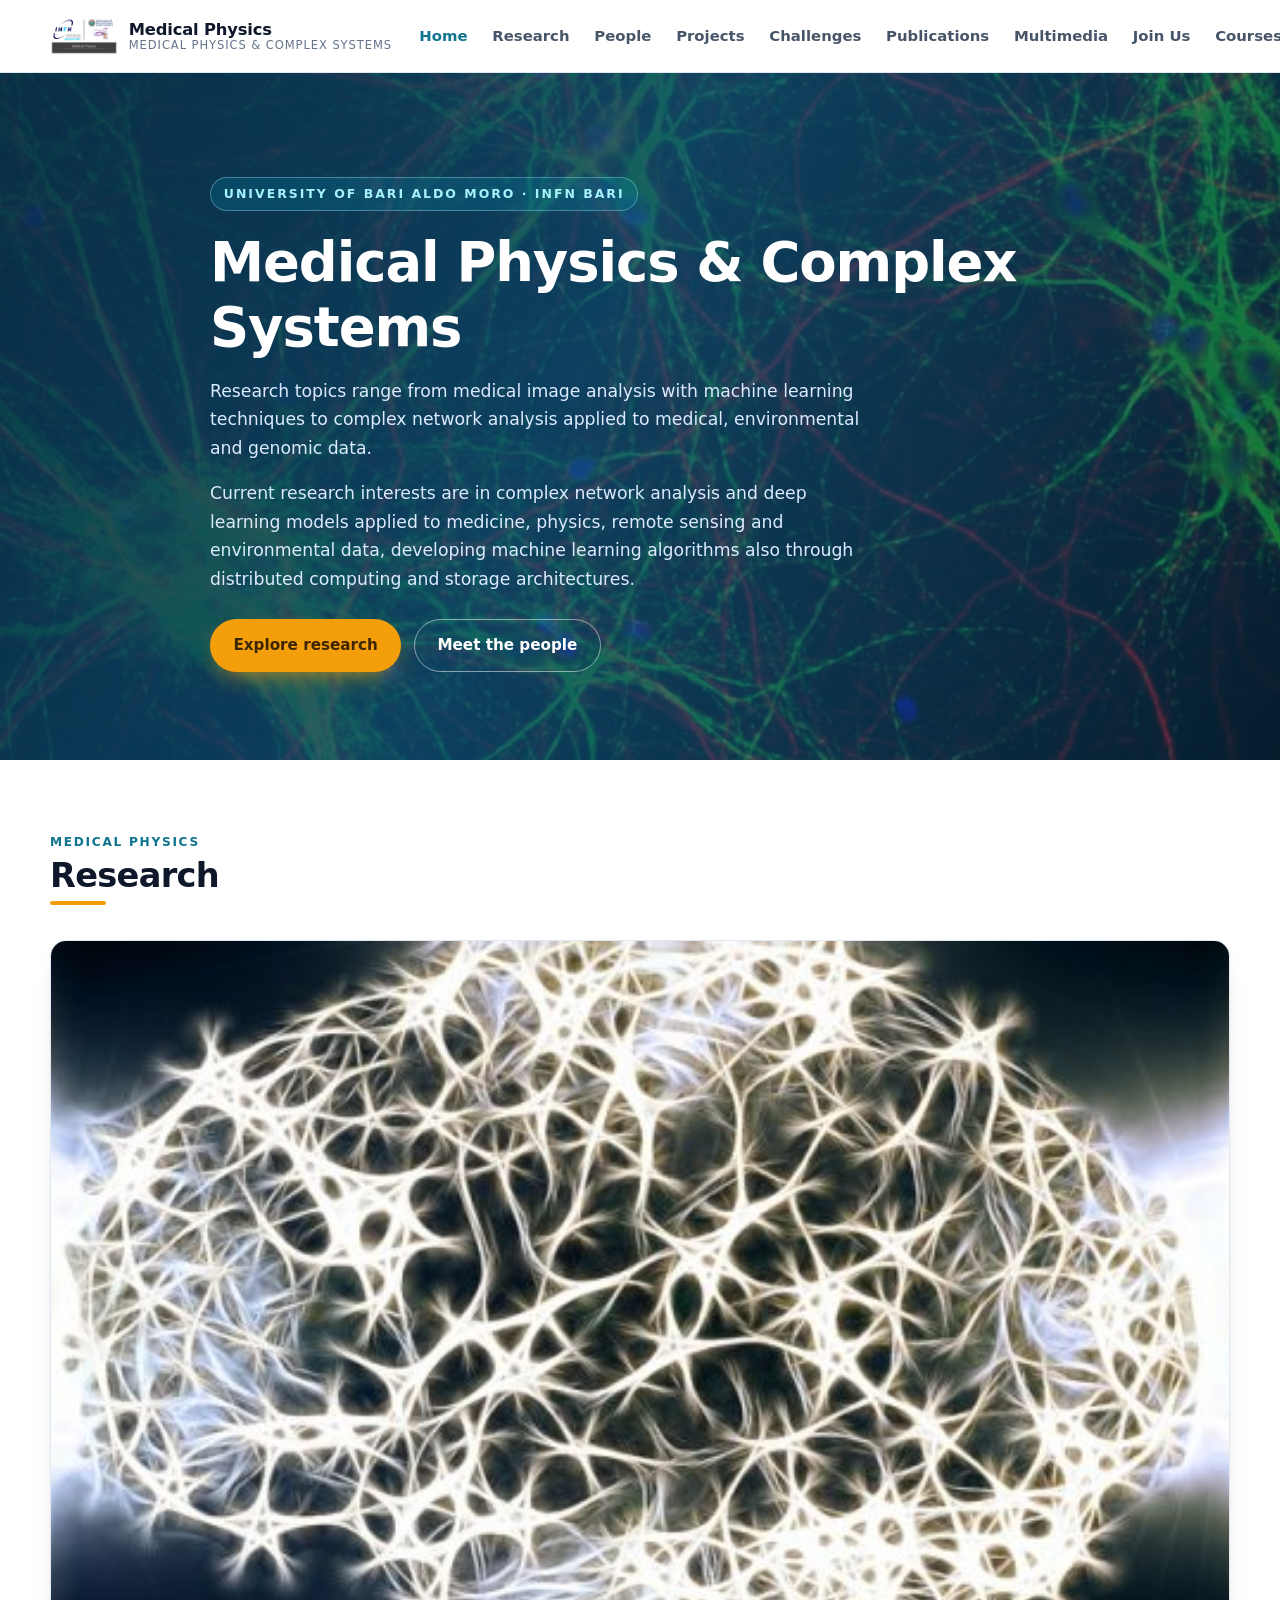
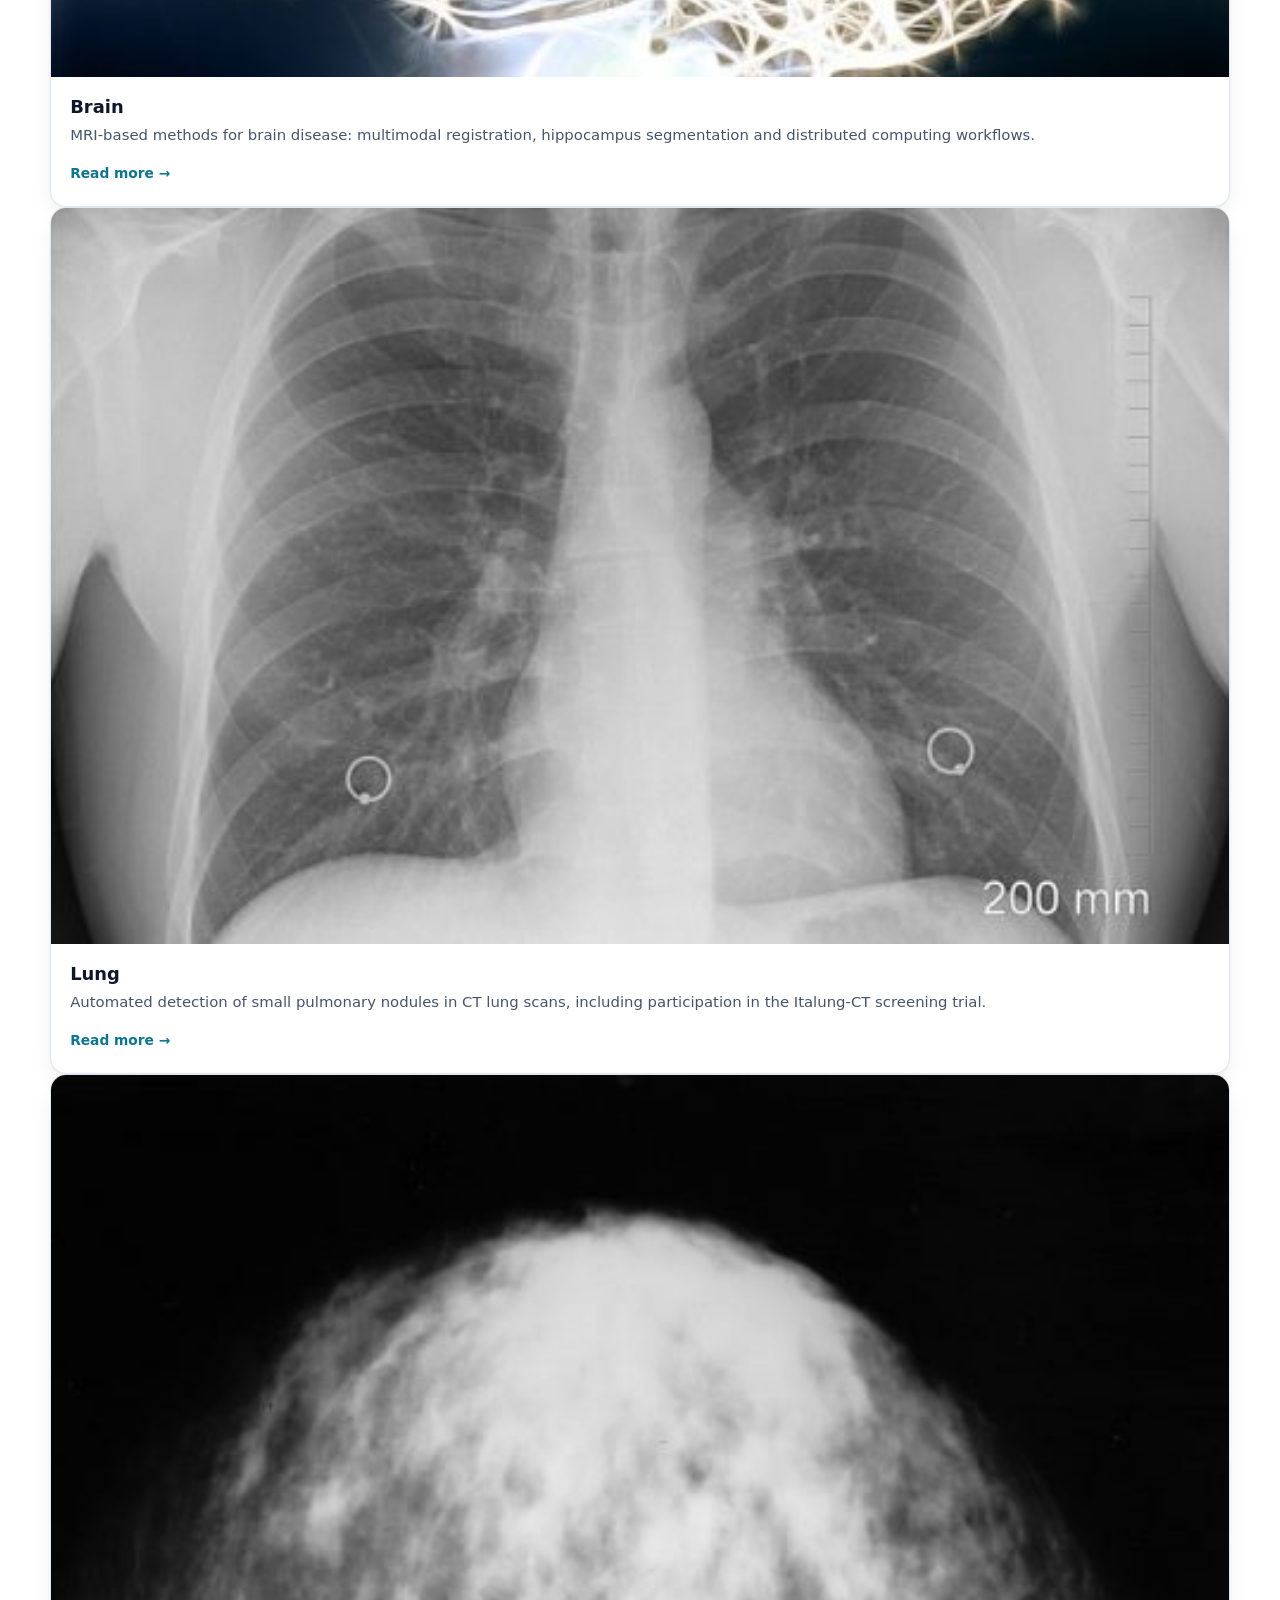
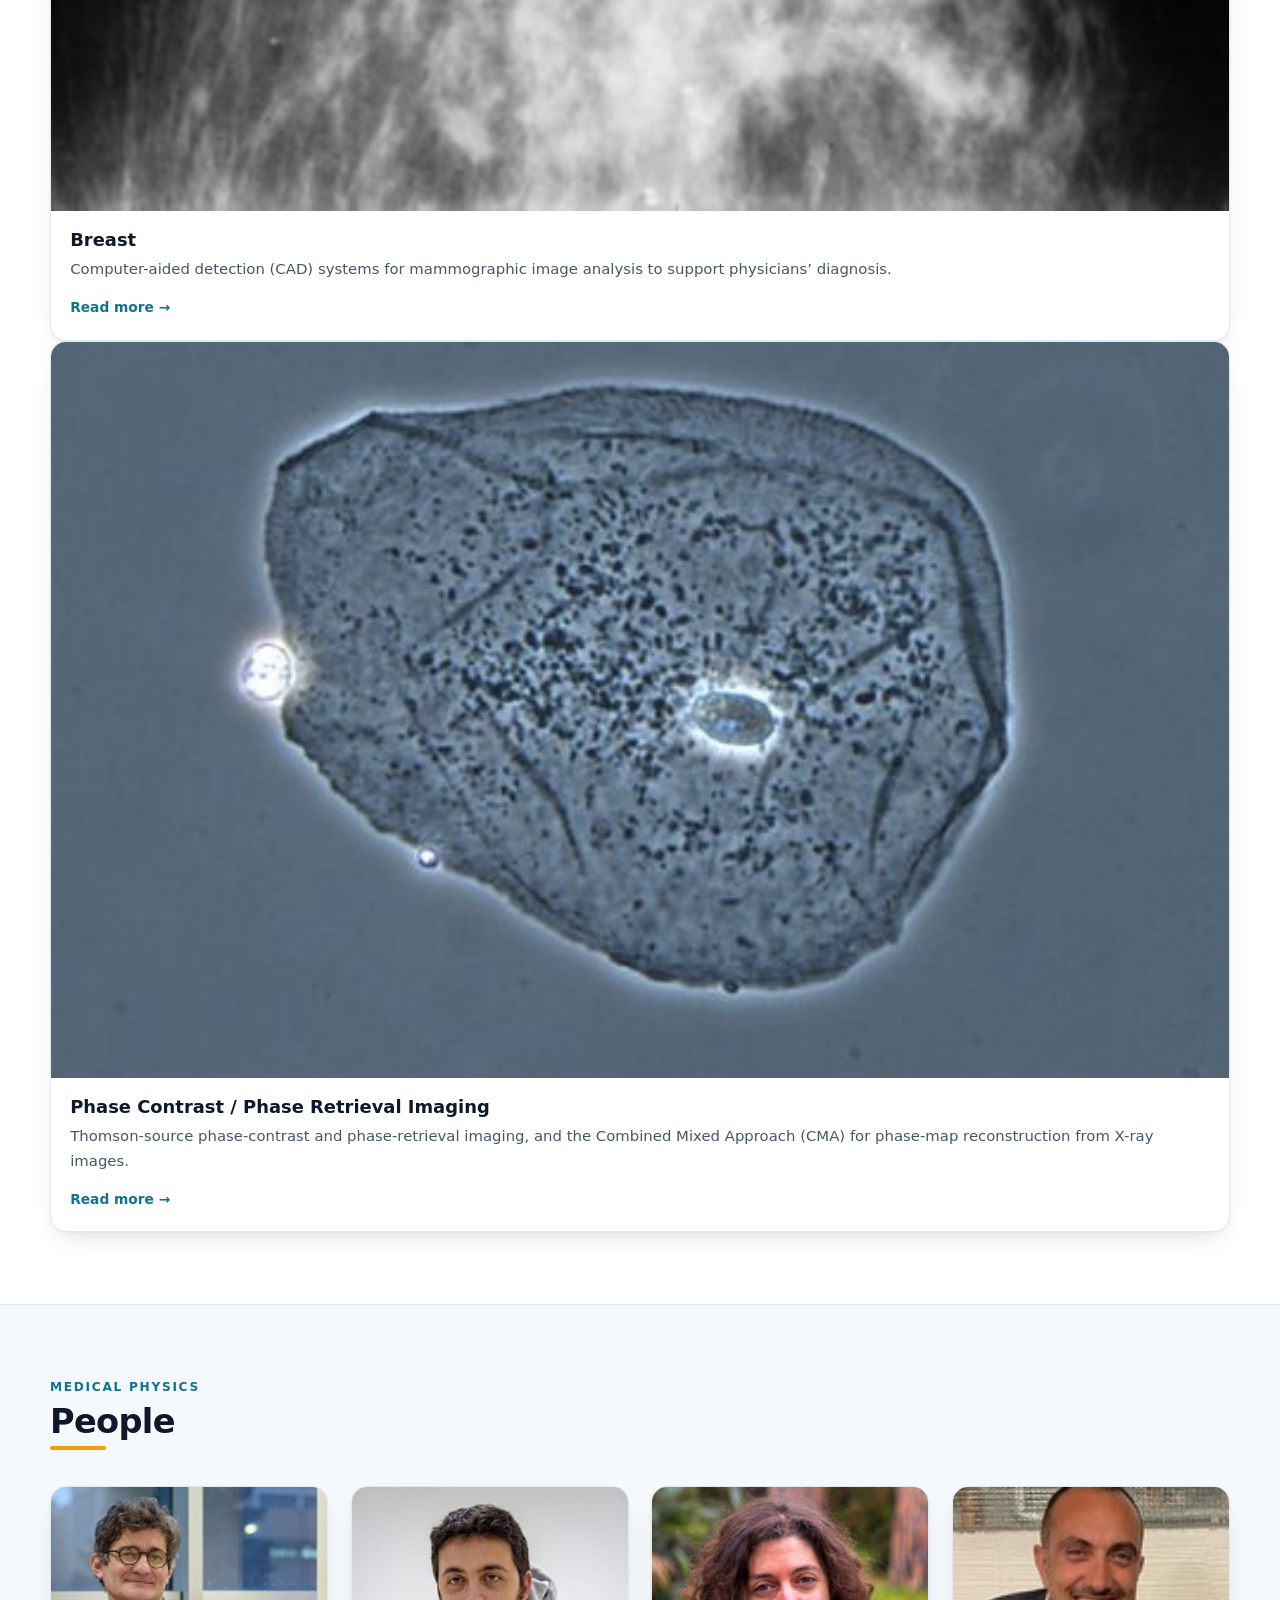
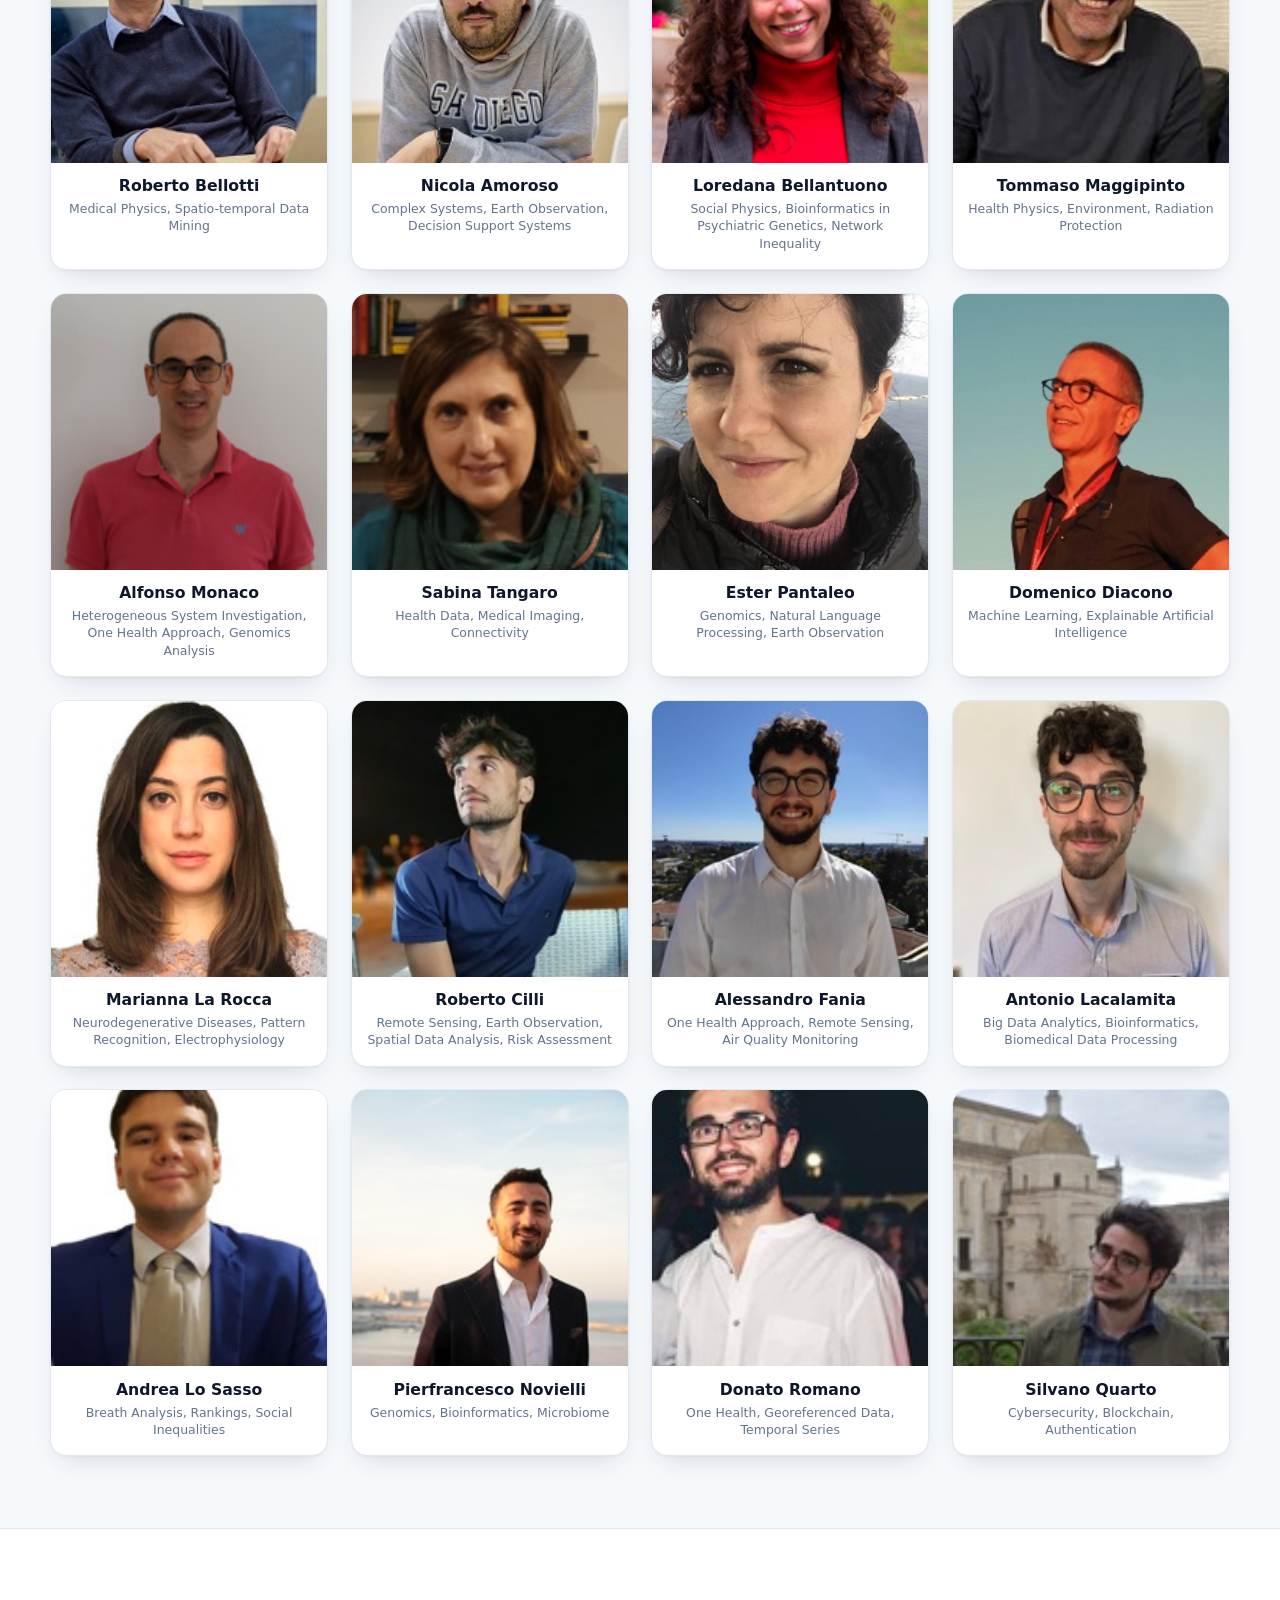
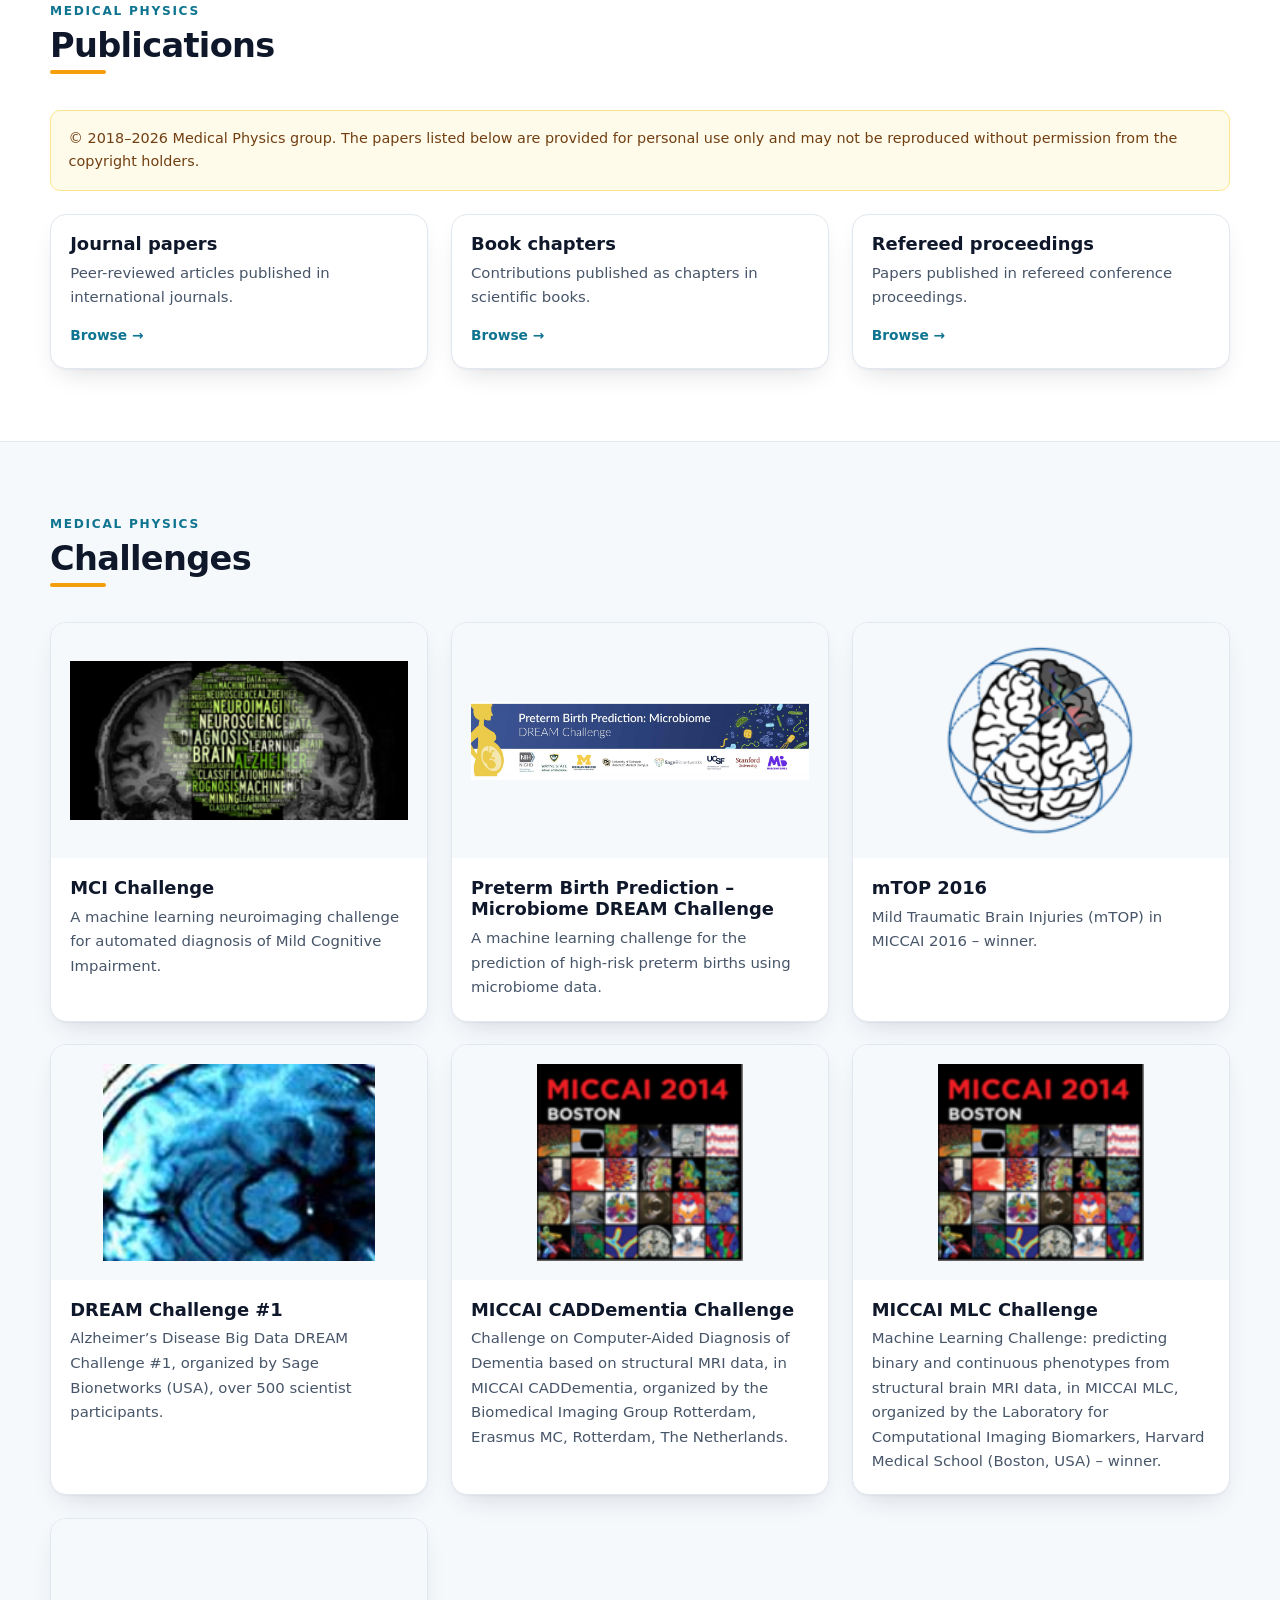
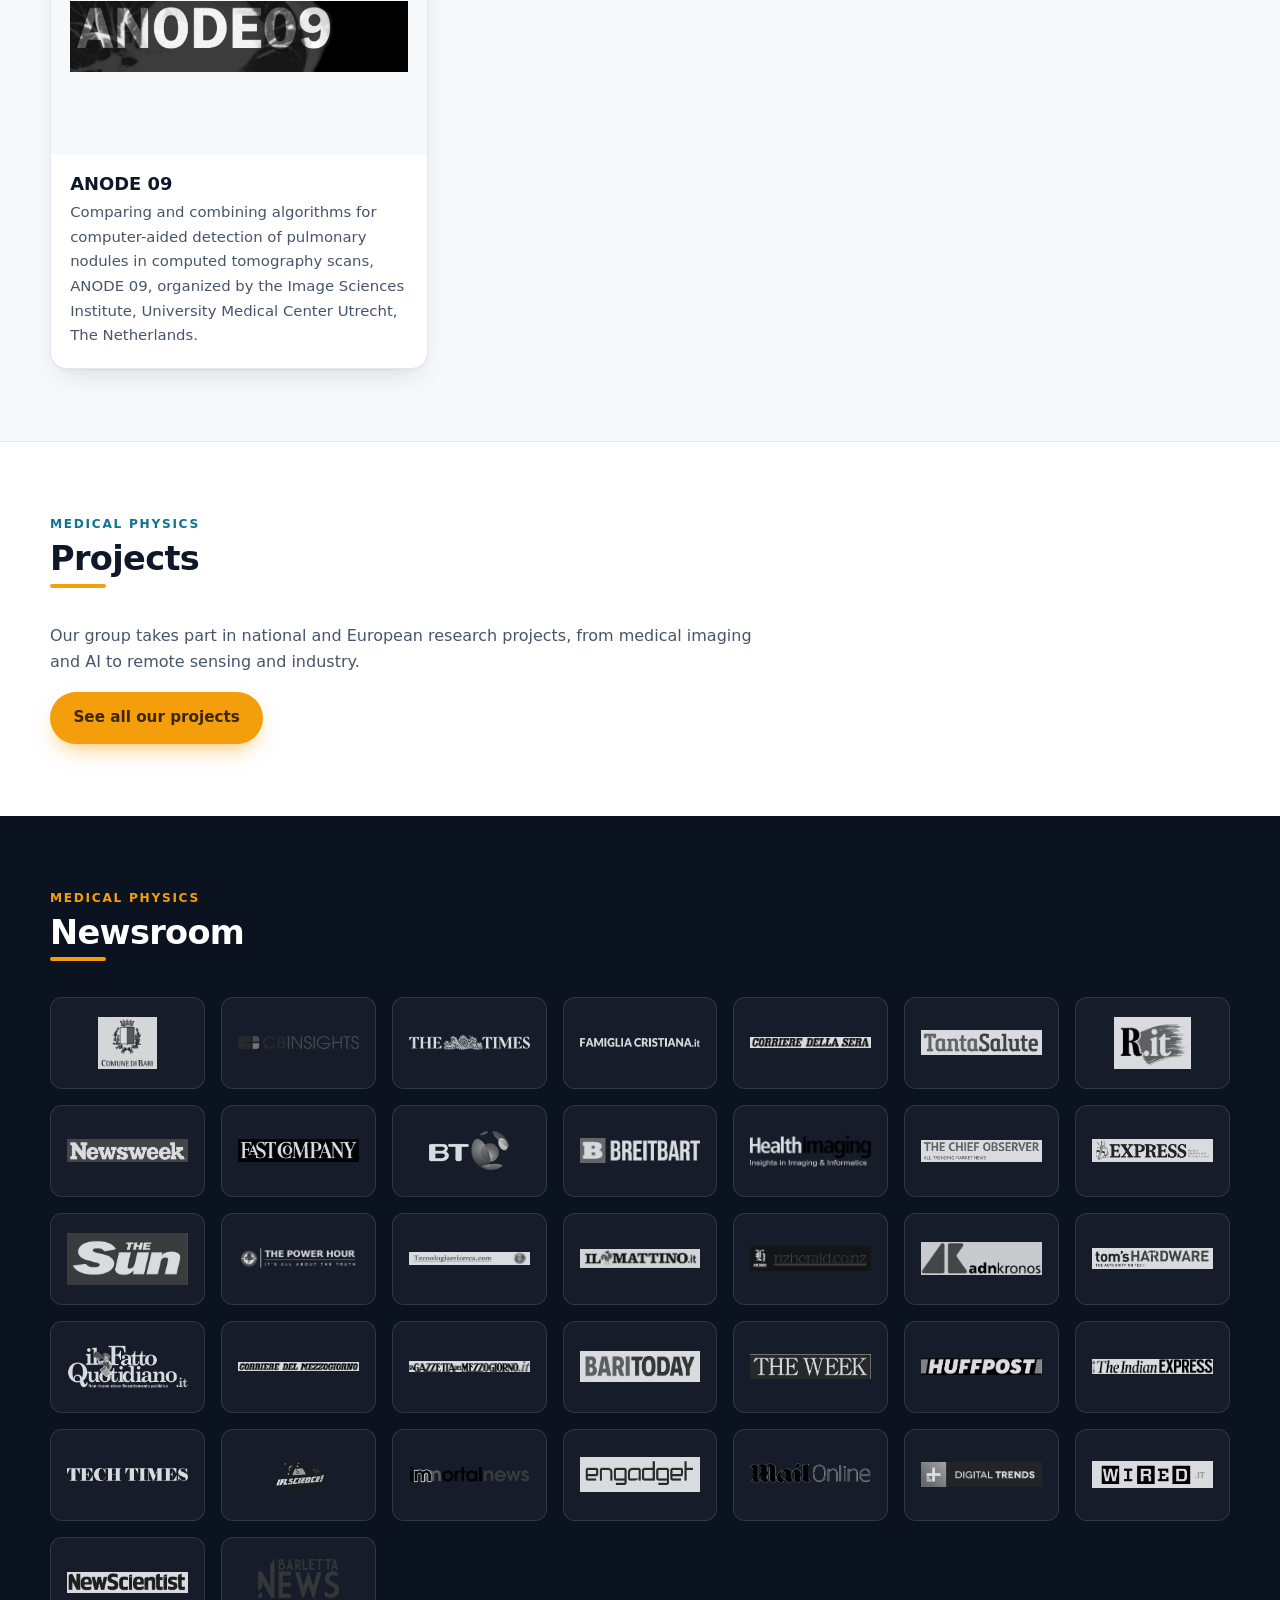
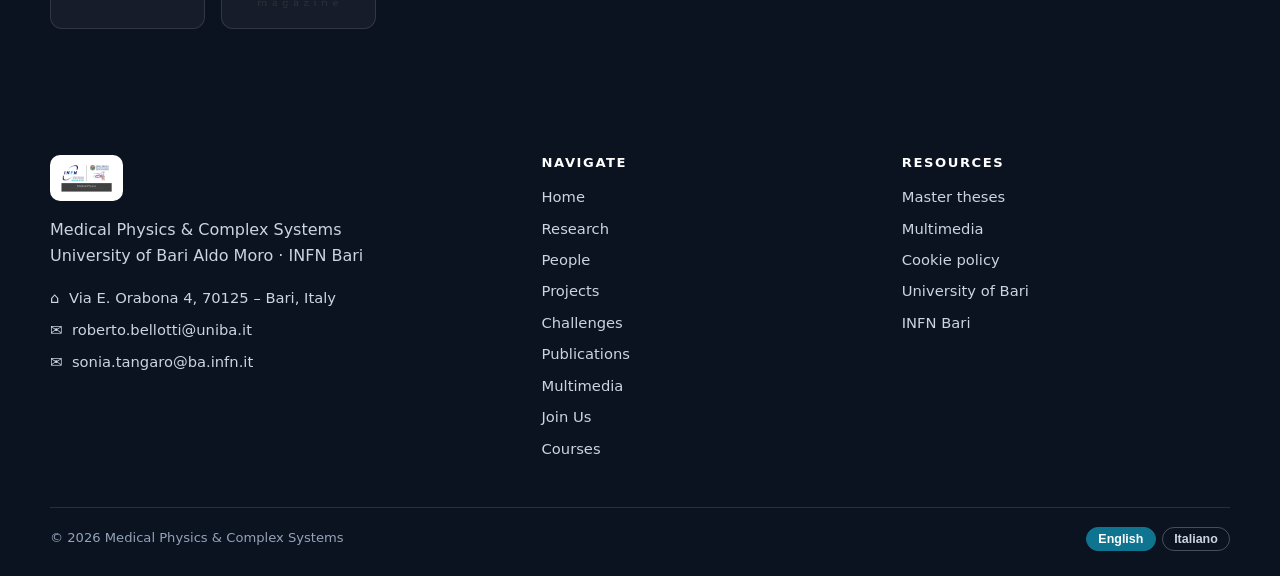
==== commit b620c903: "Rebuild sito: SPA data-driven EN/IT con router hash, i18n e nuovo design responsive" ====
--- a/index.html
+++ b/index.html
@@ -1,648 +1,18 @@
 <!DOCTYPE html>
-<html lang="it">
+<html lang="en">
 <head>
-  <meta charset="UTF-8">
-  <meta name="viewport" content="width=device-width, initial-scale=1.0">
-  <title>Medical Physics and Complex Systems | INFN Bari &amp; UniBa</title>
-  <meta name="description" content="Gruppo di Ricerca in Fisica Medica e Sistemi Complessi - Università degli Studi di Bari Aldo Moro e Istituto Nazionale di Fisica Nucleare (INFN Sezione di Bari).">
-  <!-- Template di impatto: sistema editoriale "Soft Mist" (Zero Plugin / Zero Dipendenze Esterne) -->
-<link rel="stylesheet" href="assets/fonts/fonts.css">
-  <link rel="stylesheet" href="assets/css/impact.css">
+<meta charset="utf-8">
+<meta name="viewport" content="width=device-width, initial-scale=1">
+<title>Medical Physics &amp; Complex Systems</title>
+<meta name="description" content="Medical Physics and Complex Systems group at the University of Bari Aldo Moro and INFN Bari: medical imaging, artificial intelligence and complex networks.">
+<link rel="icon" href="assets/img/cropped-586px-Cheek_cell_phase_contrast-1.jpg">
+<link rel="stylesheet" href="assets/css/style.css">
 </head>
 <body>
-  <!-- Filtro SVG: rifrazione/deformazione della top bar (liquid glass) -->
-  <svg class="topbar-glass-defs" width="0" height="0" aria-hidden="true" focusable="false">
-    <filter id="topbar-refraction" x="-20%" y="-20%" width="140%" height="140%" color-interpolation-filters="sRGB">
-      <feTurbulence type="fractalNoise" baseFrequency="0.006 0.01" numOctaves="2" seed="11" result="noise"/>
-      <feGaussianBlur in="noise" stdDeviation="1.5" result="softNoise"/>
-      <feDisplacementMap in="SourceGraphic" in2="softNoise" scale="16" xChannelSelector="R" yChannelSelector="G"/>
-    </filter>
-  </svg>
-
-  <!-- Barra di avanzamento lettura -->
-  <div class="scroll-progress" id="scrollProgress" aria-hidden="true"></div>
-
-  <!-- ======================================================== -->
-  <!-- BARRA SUPERIORE ISTITUZIONALE -->
-  <!-- ======================================================== -->
-  <aside class="top-bar">
-    <div class="top-bar-content">
-      <span>Dipartimento Interateneo di Fisica "M. Merlin" &bull; Sezione INFN di Bari</span>
-      <span>Via E. Orabona, 4 - 70125 Bari, Italy</span>
-    </div>
-  </aside>
-
-  <!-- ======================================================== -->
-  <!-- INTESTAZIONE E MENU PRINCIPALE -->
-  <!-- ======================================================== -->
-  <header class="site-header">
-    <div class="header-container">
-      <div class="brand-wrapper">
-        <div class="brand-logos">
-          <a href="index.html" aria-label="Home page INFN Sezione di Bari">
-            <img src="assets/images/logo-infn.svg" alt="Logo INFN Bari" class="brand-logo-img">
-          </a>
-          <a href="index.html" aria-label="Home page Università di Bari">
-            <img src="assets/images/logo-uniba.svg" alt="Logo Università degli Studi di Bari" class="brand-logo-img">
-          </a>
-        </div>
-        <div class="brand-text">
-          <div class="brand-title">Medical Physics &amp; Complex Systems</div>
-          <div class="brand-subtitle">Ricerca in Fisica Applicata, Bioinformatica e Intelligenza Artificiale</div>
-        </div>
-      </div>
-
-      <!-- Azioni header: CTA newsletter + menu mobile -->
-      <div class="header-actions">
-        <a href="join-us.html" class="btn btn-amber header-cta">Join Us</a>
-        <button class="mobile-menu-toggle" aria-label="Apri menu di navigazione" aria-expanded="false">&#9776;</button>
-      </div>
-
-      <!-- Navigazione a Pagine Singole -->
-      <nav class="primary-nav" aria-label="Menu Principale">
-        <ul class="nav-menu">
-          <li><a href="index.html" class="nav-link active">Home</a></li>
-          <li><a href="people.html" class="nav-link">People</a></li>
-          <li><a href="research.html" class="nav-link">Research</a></li>
-          <li><a href="projects.html" class="nav-link">Projects</a></li>
-          <li><a href="publications.html" class="nav-link">Publications</a></li>
-          <li><a href="challenges.html" class="nav-link">Challenges</a></li>
-          <li><a href="courses.html" class="nav-link">Courses</a></li>
-          <li><a href="conference-slides.html" class="nav-link">Conference Slides</a></li>
-          <li><a href="multimedia.html" class="nav-link">Multimedia</a></li>
-          <li><a href="newsroom.html" class="nav-link">Newsroom</a></li>
-          <li><a href="join-us.html" class="nav-link">Join Us</a></li>
-        </ul>
-      </nav>
-    </div>
-  </header>
-
-  <!-- ======================================================== -->
-  <!-- CONTENUTO PRINCIPALE (AREA OPERATORE) -->
-  <!-- Template di impatto: pagina singola editoriale -->
-  <!-- ======================================================== -->
-  <main class="impact-page">
-
-    <!-- ==================================================== -->
-    <!-- 1. EROE FULL-BLEED CON NOTE GALLEGGIANTI -->
-    <!-- ==================================================== -->
-    <section class="impact-hero" id="impactHero">
-      <span class="impact-hero__bg" aria-hidden="true"></span>
-      <span class="impact-hero__glow" aria-hidden="true"></span>
-      <div class="impact-hero__inner">
-        <div class="impact-hero__content">
-          <span class="impact-hero__tag">Ricerca Scientifica &bull; INFN Bari &bull; UniBa</span>
-          <h1 class="impact-hero__title">Metodologie Avanzate di Fisica e Intelligenza Artificiale per la Salute</h1>
-          <p class="impact-hero__lede">
-            Sviluppiamo modelli computazionali, algoritmi di machine learning e analisi quantitative
-            di sistemi complessi per la diagnosi precoce, la medicina personalizzata e lo studio dei
-            dati genomici, ambientali e neurofisiologici.
-          </p>
-          <div class="impact-hero__actions">
-            <a href="research.html" class="btn btn-amber">Linee di Ricerca &rarr;</a>
-            <a href="people.html" class="btn btn-light">Il Nostro Team</a>
-            <a href="join-us.html" class="btn btn-light">Opportunità di Tesi</a>
-          </div>
-        </div>
-
-        <div class="focus-grid" aria-label="Ambiti di applicazione e tecnologie">
-          <article class="focus-card reveal">
-            <span class="focus-card__tag">fMRI &bull; DTI &bull; EEG</span>
-            <h3 class="focus-card__title">Connettività cerebrale</h3>
-            <p class="focus-card__desc">Marcatori neurodegenerativi per Alzheimer, Parkinson e disturbi dello spettro autistico.</p>
-          </article>
-          <article class="focus-card reveal reveal-delay-1">
-            <span class="focus-card__tag">CAD &bull; Deep Learning</span>
-            <h3 class="focus-card__title">Imaging diagnostico</h3>
-            <p class="focus-card__desc">Rilevazione assistita in TC polmonare e screening senologico multimodale.</p>
-          </article>
-          <article class="focus-card reveal reveal-delay-2">
-            <span class="focus-card__tag">ReCaS HPC &bull; Cloud INFN</span>
-            <h3 class="focus-card__title">Big data biomedicali</h3>
-            <p class="focus-card__desc">Analisi su scala petabyte di dataset clinici e biologici multicentrici.</p>
-          </article>
-        </div>
-      </div>
-
-      <span class="impact-hero__scroll" aria-hidden="true">Scorri</span>
-    </section>
-
-    <!-- ==================================================== -->
-    <!-- 2. BANDA DEI DATI -->
-    <!-- ==================================================== -->
-    <section class="impact-metrics" aria-label="Il gruppo in numeri">
-      <div class="container">
-        <div class="impact-metrics__grid" id="metricsGrid">
-          <div class="metric">
-            <div class="metric__value"><span class="metric__num" data-target="5" data-pad="2">05</span><i>+</i></div>
-            <div class="metric__label">Linee di ricerca</div>
-          </div>
-          <div class="metric">
-            <div class="metric__value"><span class="metric__num" data-target="4" data-pad="2">04</span><i>+</i></div>
-            <div class="metric__label">Progetti finanziati</div>
-          </div>
-          <div class="metric">
-            <div class="metric__value"><span class="metric__num" data-target="11" data-pad="2">11</span></div>
-            <div class="metric__label">Sezioni del portale</div>
-          </div>
-          <div class="metric">
-            <div class="metric__value"><span class="metric__num" data-target="2" data-pad="2">02</span></div>
-            <div class="metric__label">Affiliazioni istituzionali</div>
-          </div>
-        </div>
-      </div>
-    </section>
-
-    <!-- ==================================================== -->
-    <!-- 3. CHI SIAMO — GRIGLIA ASIMMETRICA 60/40 -->
-    <!-- ==================================================== -->
-    <section class="section-block">
-      <div class="container split">
-        <div class="column--wide">
-          <div class="kicker reveal">01 &mdash; Chi siamo</div>
-          <h2 class="ed-title reveal reveal-delay-1">La convergenza tra fisica, dati e medicina</h2>
-          <div class="prose" style="margin-top: 26px;">
-            <p class="reveal reveal-delay-2">
-              Il gruppo congiunto <strong>Medical Physics and Complex Systems</strong>, attivo presso il
-              Dipartimento Interateneo di Fisica dell'Università degli Studi di Bari Aldo Moro e la Sezione
-              INFN di Bari, unisce le competenze della <strong>fisica teorica e applicata</strong> con
-              l'elaborazione dei <strong>big data biomedici</strong>.
-            </p>
-            <p class="reveal reveal-delay-2">
-              Dalla <span class="prose-rule">segmentazione di noduli polmonari in TC</span> allo studio
-              della <span class="prose-rule">connettività cerebrale</span>, fino all'analisi di
-              <span class="prose-rule">reti geniche e socio-economiche</span>: ogni linea di ricerca parte
-              da un problema clinico reale e si traduce in strumenti quantitativi, riproducibili e
-              accessibili alla comunità medico-scientifica.
-            </p>
-            <p class="reveal reveal-delay-2">
-              I metodi sviluppati trovano applicazione nella <strong>diagnosi assistita da computer (CAD)</strong>,
-              nella <strong>medicina personalizzata</strong> e nelle infrastrutture ad alte prestazioni
-              (ReCaS Bari, Cloud INFN) per l'analisi di dataset clinici multicentrici su larga scala.
-            </p>
-          </div>
-        </div>
-
-        <aside class="column--narrow reveal reveal-delay-2">
-          <blockquote class="pullquote">
-            Ogni algoritmo che sviluppiamo ha un impatto diretto sulla diagnosi dei pazienti: la fisica
-            medica unisce il rigore del metodo sperimentale alla cura della persona.
-          </blockquote>
-          <div class="pullquote__attr">&mdash; Frontespizio del gruppo di ricerca</div>
-
-          <div class="side-note">
-            <strong>Nota editoriale</strong>
-            <p>
-              Il gruppo partecipa a competizioni internazionali quali la DREAM Alzheimer's Disease Big Data
-              Challenge, condividendo pipeline, dataset e metriche con la comunità scientifica.
-            </p>
-            <span class="tag">#complex-systems &bull; #medical-imaging &bull; #hpc</span>
-          </div>
-        </aside>
-      </div>
-    </section>
-
-    <!-- ==================================================== -->
-    <!-- 4. AREE CHIAVE DI RICERCA — BENTO -->
-    <!-- ==================================================== -->
-    <section class="section-block" style="background: var(--paper-2); border-top: 1px solid var(--rule); border-bottom: 1px solid var(--rule);">
-      <div class="container">
-        <div class="kicker reveal">02 &mdash; Aree di ricerca</div>
-        <h2 class="ed-title reveal reveal-delay-1">Tre fronti, un unico metodo quantitativo</h2>
-        <p class="ed-lead reveal reveal-delay-1">
-          Scienza dei dati, fisica dei sistemi complessi e strumenti di imaging lavorano su problemi clinici
-          che attraversano la diagnostica, la genomica e la radioprotezione.
-        </p>
-
-        <div class="bento">
-          <article class="bento-card bento-card--1 reveal">
-            <div class="bento-card__figure">
-              <span class="bento-card__index">01</span>
-              <img src="assets/images/original/dti_brain_network.jpg" alt="Brain network - connettoma cerebrale" class="bento-card__img" loading="lazy">
-            </div>
-            <div class="bento-card__body">
-              <span class="bento-card__badge">Imaging Biomedico &amp; Neuroimaging</span>
-              <h3 class="bento-card__title">Brain Imaging &amp; Connectivity</h3>
-              <p class="bento-card__text">
-                Modelli di machine learning e connettività cerebrale (fMRI, DTI, EEG) per la diagnosi
-                precoce di Alzheimer, Parkinson e disturbi dello spettro autistico, con sistemi CAD
-                per la segmentazione di noduli in TC e lo screening senologico.
-              </p>
-              <a href="research.html#brain" class="bento-card__link">Scopri la linea <span class="arr">&rarr;</span></a>
-            </div>
-          </article>
-
-          <article class="bento-card bento-card--2 reveal reveal-delay-1">
-            <div class="bento-card__figure">
-              <span class="bento-card__index">02</span>
-              <img src="assets/images/original/culture_of_rat_brain_cells_stained_with_antibody_to_map2_green_neurofilament_red_and_dna_blue.jpg" alt="Cultura di cellule neuronali - biologia molecolare" class="bento-card__img" loading="lazy">
-            </div>
-            <div class="bento-card__body">
-              <span class="bento-card__badge">Sistemi Complessi</span>
-              <h3 class="bento-card__title">Reti &amp; Genomica</h3>
-              <p class="bento-card__text">
-                Teoria dei grafi e fisica statistica applicate a reti di co-espressione genica, dinamiche
-                epidemiologiche e socio-economiche.
-              </p>
-              <a href="research.html#complex-systems" class="bento-card__link">Approfondisci <span class="arr">&rarr;</span></a>
-            </div>
-          </article>
-
-          <article class="bento-card bento-card--3 reveal reveal-delay-2">
-            <div class="bento-card__figure">
-              <span class="bento-card__index">03</span>
-              <img src="assets/images/original/cheek_cell_phase_contrast.jpg" alt="Cellula in contrasto di fase - microscopia avanzata" class="bento-card__img" loading="lazy">
-            </div>
-            <div class="bento-card__body">
-              <span class="bento-card__badge">Calcolo &amp; Radiazioni</span>
-              <h3 class="bento-card__title">Phase Contrast &amp; HPC</h3>
-              <p class="bento-card__text">
-                Imaging a raggi X a contrasto di fase e analisi computazionale su cluster distribuiti
-                (ReCaS, Cloud INFN).
-              </p>
-              <a href="projects.html" class="bento-card__link">I nostri progetti <span class="arr">&rarr;</span></a>
-            </div>
-          </article>
-        </div>
-      </div>
-    </section>
-
-   <!-- ==================================================== -->
-   <!-- 5. LABORATORIO INTERATTIVO — WIDGET CAD (VANILLA) -->
-   <!-- ==================================================== -->
-    <section class="section-block">
-      <div class="container">
-        <div class="kicker reveal">03 &mdash; Prova tu stesso</div>
-        <h2 class="ed-title reveal reveal-delay-1">Il metodo, in movimento</h2>
-
-        <div class="lab reveal reveal-delay-1" style="margin-top: 34px;">
-          <div class="lab__grid">
-            <div class="lab__stage" id="labStage" aria-label="Tomografia computerizzata del torace con analisi AI">
-              <img src="assets/images/original/lung_ct_xray.png" alt="TC torace - nodulo polmonare" loading="lazy">
-              <div class="lab-ai" aria-hidden="true">
-                <span class="lab-ai__scan"></span>
-                <span class="lab-ai__ring"></span>
-                <span class="lab-ai__cross"></span>
-                <span class="lab-ai__chip lab-ai__chip--a">CAD &bull; nodulo sospetto</span>
-                <span class="lab-ai__chip lab-ai__chip--b">Confidenza: 88% &bull; diam. 9 mm</span>
-              </div>
-            </div>
-            <div class="lab__side">
-              <span class="lab__kicker">Computer-Aided Detection</span>
-              <h3 class="lab__title">TC polmonare: dall'immagine grezza all'evidenza</h3>
-              <p class="lab__text">
-                La pipeline sviluppata dal gruppo segmenta automaticamente i noduli, ne stima dimensione e
-                confidenza diagnostica e restituisce l'evidenza al radiologo. Attiva la vista AI per
-                visualizzare l'output del sistema sullo stesso esame.
-              </p>
-              <div class="lab__controls">
-                <button type="button" class="lab__btn is-on" data-lab="raw">Immagine grezza</button>
-                <button type="button" class="lab__btn" data-lab="ai">Pipeline AI &bull; CAD</button>
-              </div>
-              <p class="lab__readout" id="labReadout">
-                Modalità: osservazione radiologica dell'esame originale.
-              </p>
-            </div>
-          </div>
-        </div>
-      </div>
-    </section>
-
-    <!-- ==================================================== -->
-    <!-- 6. NEWSROOM — ARCHIVIO FILTRABILE -->
-    <!-- ==================================================== -->
-    <section class="section-block" style="background: var(--paper-2); border-top: 1px solid var(--rule);">
-      <div class="container">
-        <div class="kicker reveal">04 &mdash; Dalla newsroom</div>
-        <h2 class="ed-title reveal reveal-delay-1">Bandi, progetti, seminari e pubblicazioni</h2>
-
-        <div class="pills reveal reveal-delay-1" role="group" aria-label="Filtra gli annunci">
-          <button type="button" class="pill is-on" data-filter="tutti">Tutti</button>
-          <button type="button" class="pill" data-filter="bandi">Bandi &amp; Tesi</button>
-          <button type="button" class="pill" data-filter="pubblicazioni">Pubblicazioni</button>
-          <button type="button" class="pill" data-filter="progetti">Progetti</button>
-          <button type="button" class="pill" data-filter="seminari">Seminari</button>
-        </div>
-
-        <div class="news-index reveal reveal-delay-2" id="newsIndex">
-          <div class="news-index__meta">
-            <span>Annunci &amp; notizie</span>
-            <span id="newsCount">4 voci</span>
-          </div>
-
-          <!-- VOCE NOTIZIA: Inizio -->
-          <article class="news-row reveal" data-category="bandi">
-            <div class="news-row__year">2026</div>
-            <div class="news-row__main">
-              <span class="news-row__badge">Bandi &amp; Tesi</span>
-              <h3 class="news-row__title">
-                <a href="join-us.html">Disponibili argomenti per tesi di Laurea Triennale e Magistrale</a>
-              </h3>
-              <p class="news-row__text">
-                Candidate per tesi in Fisica, Informatica e Data Science su: Deep Learning per il neuroimaging,
-                modelli di connettività cerebrale e intelligenza artificiale per l'imaging a raggi X.
-              </p>
-              <a class="news-row__to" href="join-us.html">Consulta le proposte</a>
-            </div>
-          </article>
-          <!-- VOCE NOTIZIA: Fine -->
-
-          <!-- VOCE NOTIZIA: Inizio -->
-          <article class="news-row reveal" data-category="pubblicazioni">
-            <div class="news-row__year">2026</div>
-            <div class="news-row__main">
-              <span class="news-row__badge">Pubblicazioni</span>
-              <h3 class="news-row__title">
-                <a href="publications.html">Nuovi contributi su riviste internazionali</a>
-              </h3>
-              <p class="news-row__text">
-                Recenti lavori sull'applicazione di reti complesse per la diagnosi differenziale e l'analisi
-                di biomarcatori multimodali, pubblicati su riviste di settore.
-              </p>
-              <a class="news-row__to" href="publications.html">Esplora le pubblicazioni</a>
-            </div>
-          </article>
-          <!-- VOCE NOTIZIA: Fine -->
-
-          <!-- VOCE NOTIZIA: Inizio -->
-          <article class="news-row reveal" data-category="progetti">
-            <div class="news-row__year">2025</div>
-            <div class="news-row__main">
-              <span class="news-row__badge">Progetti</span>
-              <h3 class="news-row__title">
-                <a href="projects.html">ReCaS: infrastruttura di calcolo per i big data biomedici</a>
-              </h3>
-              <p class="news-row__text">
-                Il gruppo usa il cluster ReCaS Bari e il Cloud INFN per l'addestramento di modelli di deep
-                learning e l'analisi di dataset clinici multicentrici su larga scala.
-              </p>
-              <a class="news-row__to" href="projects.html">Leggi il progetto</a>
-            </div>
-          </article>
-          <!-- VOCE NOTIZIA: Fine -->
-
-          <!-- VOCE NOTIZIA: Inizio -->
-          <article class="news-row reveal" data-category="seminari">
-            <div class="news-row__year">2025</div>
-            <div class="news-row__main">
-              <span class="news-row__badge">Seminari</span>
-              <h3 class="news-row__title">
-                <a href="courses.html">Ciclo di seminari: machine learning per il neuroimaging</a>
-              </h3>
-              <p class="news-row__text">
-                Un ciclo di lezioni e laboratori dedicato a studenti e ricercatori sulle tecniche di analisi
-                di dati fMRI/DTI ed elaborazione di immagini biomediche.
-              </p>
-              <a class="news-row__to" href="courses.html">Consulta il programma</a>
-            </div>
-          </article>
-          <!-- VOCE NOTIZIA: Fine -->
-        </div>
-      </div>
-    </section>
-
-    <!-- ==================================================== -->
-    <!-- 7. CTA FINALE -->
-    <!-- ==================================================== -->
-    <section class="impact-cta">
-      <span class="impact-cta__tag reveal">Lavora con noi</span>
-      <h2 class="impact-cta__title reveal reveal-delay-1">Unisciti al gruppo di ricerca</h2>
-      <p class="impact-cta__text reveal reveal-delay-1">
-        Tesi triennali e magistrali, dottorati in Fisica e Applied Physics, assegni di ricerca e posizioni
-        post-doc nei campi della fisica medica e dell'intelligenza artificiale.
-      </p>
-      <div class="impact-cta__actions reveal reveal-delay-2">
-        <a href="join-us.html" class="btn btn-amber">Opportunità di Tesi &amp; Bandi &rarr;</a>
-        <a href="people.html" class="btn btn-light">Conosci il Team</a>
-      </div>
-    </section>
-
-  </main>
-
-
-
-  <!-- ======================================================== -->
-  <!-- PIÈ DI PAGINA (FOOTER ISTITUZIONALE) -->
-  <!-- ======================================================== -->
-  <footer class="site-footer">
-    <div class="footer-container">
-      <div class="footer-grid">
-        <div class="footer-col">
-          <h4>Medical Physics &amp; Complex Systems</h4>
-          <p>
-            Gruppo congiunto di ricerca tra l'Istituto Nazionale di Fisica Nucleare (INFN - Sezione di Bari) e
-            l'Università degli Studi di Bari Aldo Moro.
-          </p>
-          <p>
-            Sede: Via E. Orabona, 4 &bull; 70125 Bari, Italia<br>
-            Email di riferimento: <a href="mailto:roberto.bellotti@uniba.it">roberto.bellotti@uniba.it</a> |
-            <a href="mailto:sonia.tangaro@uniba.it">sonia.tangaro@uniba.it</a>
-          </p>
-        </div>
-
-        <div class="footer-col">
-          <h4>Navigazione Rapida</h4>
-          <ul class="footer-links">
-            <li><a href="people.html">&rsaquo; Membri dello Staff</a></li>
-            <li><a href="research.html">&rsaquo; Linee di Ricerca</a></li>
-            <li><a href="projects.html">&rsaquo; Progetti Finanziati</a></li>
-            <li><a href="publications.html">&rsaquo; Pubblicazioni</a></li>
-            <li><a href="courses.html">&rsaquo; Corsi e Didattica</a></li>
-          </ul>
-        </div>
-
-        <div class="footer-col">
-          <h4>Risorse Istituzionali</h4>
-          <ul class="footer-links">
-            <li><a href="https://www.ba.infn.it/" target="_blank" rel="noopener">&rsaquo; INFN Sezione di Bari</a></li>
-            <li><a href="https://www.uniba.it/" target="_blank" rel="noopener">&rsaquo; Università di Bari</a></li>
-            <li><a href="https://www.uniba.it/it/ricerca/dipartimenti/fisica" target="_blank" rel="noopener">&rsaquo; Dip. Interateneo di Fisica</a></li>
-            <li><a href="conference-slides.html">&rsaquo; Archivio Slide Conferenze</a></li>
-            <li><a href="join-us.html">&rsaquo; Lavora / Tesi con Noi</a></li>
-          </ul>
-        </div>
-      </div>
-
-      <div class="footer-bottom">
-        <p>&copy; Medical Physics and Complex Systems Group &bull; INFN Bari &amp; UniBa &bull; Design & Web Development by Lorenzo de Trizio - ReCaS IT Group.</p>
-      </div>
-    </div>
-  </footer>
-
-  <!-- Script Vanilla: menu mobile (condiviso) -->
-  <script src="assets/js/main.js"></script>
-
-  <!-- Widget laboratorio, filtro newsroom, rivelazione allo scroll, tepore progressivo -->
-  <script>
-    (function () {
-      'use strict';
-
-      // --- Widget CAD: toggle grezzo / AI ---
-      var stage = document.getElementById('labStage');
-      var readout = document.getElementById('labReadout');
-      var btns = document.querySelectorAll('.lab__btn');
-
-      function setMode(mode) {
-        btns.forEach(function (b) {
-          var on = b.getAttribute('data-lab') === mode;
-          b.classList.toggle('is-on', on);
-        });
-        if (stage) {
-          stage.classList.toggle('is-active', mode === 'ai');
-          if (readout) {
-            readout.textContent = mode === 'ai'
-              ? 'Modalità: pipeline AI attiva — nodulo rilevato, confidenza 88%, diametro stimato 9 mm.'
-              : 'Modalità: osservazione radiologica dell\'esame originale.';
-          }
-        }
-      }
-
-      btns.forEach(function (b) {
-        b.addEventListener('click', function () {
-          setMode(b.getAttribute('data-lab'));
-        });
-      });
-      setMode('raw');
-
-      // --- Filtro newsroom ---
-      var pills = document.querySelectorAll('.pill');
-      var rows = document.querySelectorAll('.news-row');
-      var count = document.getElementById('newsCount');
-
-      pills.forEach(function (p) {
-        p.addEventListener('click', function () {
-          pills.forEach(function (x) { x.classList.remove('is-on'); });
-          p.classList.add('is-on');
-          var f = p.getAttribute('data-filter');
-          var n = 0;
-          rows.forEach(function (r) {
-            var show = f === 'tutti' || r.getAttribute('data-category') === f;
-            r.classList.toggle('is-hidden', !show);
-            if (show) n++;
-          });
-          if (count) count.textContent = n + ' ' + (n === 1 ? 'voce' : 'voci');
-        });
-      });
-
-      // --- Rivelazione all'entrata nello scorrimento ---
-      var rev = document.querySelectorAll('.reveal');
-      if ('IntersectionObserver' in window) {
-        var io = new IntersectionObserver(function (entries) {
-          entries.forEach(function (e) {
-            if (e.isIntersecting) { e.target.classList.add('is-inview'); io.unobserve(e.target); }
-          });
-        }, { threshold: 0.15 });
-        rev.forEach(function (el) { io.observe(el); });
-      } else {
-        rev.forEach(function (el) { el.classList.add('is-inview'); });
-      }
-
-      // --- Tepore progressivo: la "carta" vira verso l'ambra serale ---
-      var FROM = [244, 241, 236];
-      var TO = [234, 223, 206];
-      function warmth() {
-        var max = document.documentElement.scrollHeight - window.innerHeight;
-        var p = max > 0 ? Math.min(1, window.scrollY / max) : 0;
-        var rgb = FROM.map(function (f, i) { return Math.round(f + (TO[i] - f) * p); });
-        document.documentElement.style.setProperty('--paper', 'rgb(' + rgb.join(',') + ')');
-      }
-      window.addEventListener('scroll', warmth, { passive: true });
-      warmth();
-
-      // --- Dinamismo: avanzamento, header "scorso", parallasse hero ---
-      var reduce = window.matchMedia('(prefers-reduced-motion: reduce)').matches;
-      var progress = document.getElementById('scrollProgress');
-      var headerEl = document.querySelector('.site-header');
-      var hero = document.getElementById('impactHero');
-      var heroBg = hero ? hero.querySelector('.impact-hero__bg') : null;
-      var ticking = false;
-
-      function onScroll() {
-        var max = document.documentElement.scrollHeight - window.innerHeight;
-        var p = max > 0 ? Math.min(1, window.scrollY / max) : 0;
-        if (progress) progress.style.transform = 'scaleX(' + p + ')';
-        if (headerEl) headerEl.classList.toggle('is-scrolled', window.scrollY > 24);
-        if (heroBg && !reduce && !ticking) {
-          ticking = true;
-          requestAnimationFrame(function () {
-            var y = window.scrollY;
-            if (y < window.innerHeight * 1.3) {
-              heroBg.style.transform = 'translate3d(0,' + (y * 0.18).toFixed(1) + 'px,0) scale(' + (1.06 + Math.min(y / 3000, 0.08)).toFixed(3) + ')';
-            }
-            ticking = false;
-          });
-        }
-      }
-      window.addEventListener('scroll', onScroll, { passive: true });
-      onScroll();
-
-      // --- Alone che segue il cursore nell'hero ---
-      if (hero && !reduce) {
-        hero.addEventListener('pointermove', function (e) {
-          var r = hero.getBoundingClientRect();
-          hero.style.setProperty('--gx', ((e.clientX - r.left) / r.width * 100).toFixed(1) + '%');
-          hero.style.setProperty('--gy', ((e.clientY - r.top) / r.height * 100).toFixed(1) + '%');
-          hero.classList.add('is-hovering');
-        });
-        hero.addEventListener('pointerleave', function () { hero.classList.remove('is-hovering'); });
-      }
-
-      // --- Contatori animati delle metriche ---
-      var grid = document.getElementById('metricsGrid');
-      var nums = grid ? grid.querySelectorAll('.metric__num') : [];
-
-      function runCounters() {
-        nums.forEach(function (el) {
-          var target = parseInt(el.getAttribute('data-target'), 10) || 0;
-          var pad = parseInt(el.getAttribute('data-pad'), 10) || 0;
-          if (reduce) { el.textContent = String(target).padStart(pad, '0'); return; }
-          var start = null, dur = 1300;
-          requestAnimationFrame(function step(ts) {
-            if (start === null) start = ts;
-            var t = Math.min((ts - start) / dur, 1);
-            var eased = 1 - Math.pow(1 - t, 3);
-            el.textContent = String(Math.round(target * eased)).padStart(pad, '0');
-            if (t < 1) requestAnimationFrame(step);
-          });
-        });
-      }
-
-      if (grid) {
-        if ('IntersectionObserver' in window) {
-          var mIO = new IntersectionObserver(function (entries) {
-            entries.forEach(function (e) {
-              if (e.isIntersecting) { grid.classList.add('is-inview'); runCounters(); mIO.unobserve(grid); }
-            });
-          }, { threshold: 0.2 });
-          mIO.observe(grid);
-        } else {
-          grid.classList.add('is-inview');
-          runCounters();
-        }
-      }
-
-      // --- Bento: tilt 3D + spotlight che segue il cursore ---
-      if (!reduce) {
-        document.querySelectorAll('.bento-card').forEach(function (card) {
-          var fig = card.querySelector('.bento-card__figure');
-          card.addEventListener('pointermove', function (e) {
-            var r = card.getBoundingClientRect();
-            var px = (e.clientX - r.left) / r.width;
-            var py = (e.clientY - r.top) / r.height;
-            card.style.setProperty('--ry', ((px - 0.5) * 6).toFixed(2) + 'deg');
-            card.style.setProperty('--rx', ((0.5 - py) * 6).toFixed(2) + 'deg');
-            if (fig) {
-              fig.style.setProperty('--mx', (px * 100).toFixed(1) + '%');
-              fig.style.setProperty('--my', (py * 100).toFixed(1) + '%');
-            }
-          });
-          card.addEventListener('pointerleave', function () {
-            card.style.setProperty('--rx', '0deg');
-            card.style.setProperty('--ry', '0deg');
-          });
-        });
-      }
-    })();
-  </script>
+<div id="app"></div>
+<script src="assets/data/site-data.js"></script>
+<script src="assets/data/pages_en.js"></script>
+<script src="assets/data/i18n.js"></script>
+<script src="assets/js/app.js"></script>
 </body>
-</html>+</html>
--- a/assets/css/style.css
+++ b/assets/css/style.css
@@ -0,0 +1,198 @@
+:root{
+  --ink:#0f172a;
+  --ink-soft:#475569;
+  --muted:#64748b;
+  --line:#e2e8f0;
+  --bg:#ffffff;
+  --bg-alt:#f6f9fc;
+  --brand:#0e7490;
+  --brand-2:#0891b2;
+  --brand-ink:#083344;
+  --accent:#f59e0b;
+  --dark:#0b1220;
+  --radius:16px;
+  --radius-sm:10px;
+  --shadow:0 1px 2px rgba(15,23,42,.04),0 12px 28px -12px rgba(15,23,42,.18);
+  --shadow-lg:0 24px 60px -24px rgba(15,23,42,.35);
+  --maxw:1180px;
+  --sans:"Segoe UI",system-ui,-apple-system,Roboto,Helvetica,Arial,sans-serif;
+}
+*{box-sizing:border-box}
+html{scroll-behavior:smooth}
+body{
+  margin:0;font-family:var(--sans);color:var(--ink);background:var(--bg);
+  line-height:1.65;-webkit-font-smoothing:antialiased;text-rendering:optimizeLegibility;
+}
+img{max-width:100%;height:auto;display:block}
+a{color:var(--brand);text-decoration:none}
+a:hover{text-decoration:underline}
+h1,h2,h3,h4{line-height:1.2;color:var(--ink);margin:0 0 .5em}
+p{margin:0 0 1em}
+.container{width:min(100% - 2.5rem,var(--maxw));margin-inline:auto}
+.skip{position:absolute;left:-999px}
+.skip:focus{left:1rem;top:1rem;background:#fff;padding:.6rem 1rem;border-radius:8px;z-index:100}
+
+/* ---------- Header ---------- */
+.site-header{position:sticky;top:0;z-index:60;background:rgba(255,255,255,.86);backdrop-filter:blur(12px);border-bottom:1px solid var(--line)}
+.header-inner{display:flex;align-items:center;gap:1rem;min-height:72px}
+.brand{display:flex;align-items:center;gap:.7rem;text-decoration:none;flex:0 0 auto}
+.brand:hover{text-decoration:none}
+.brand img{height:38px;width:auto}
+.brand .bt{display:flex;flex-direction:column;line-height:1.1}
+.brand .bt strong{font-size:1.02rem;color:var(--ink);letter-spacing:-.01em}
+.brand .bt span{font-size:.72rem;color:var(--muted);text-transform:uppercase;letter-spacing:.08em}
+.main-nav{margin-left:auto;display:flex;align-items:center;gap:.15rem}
+.main-nav a{color:var(--ink-soft);font-weight:600;font-size:.93rem;padding:.55rem .7rem;border-radius:8px;text-decoration:none;white-space:nowrap}
+.main-nav a:hover{color:var(--brand);background:var(--bg-alt)}
+.main-nav a.active{color:var(--brand)}
+.nav-drop{position:relative}
+.nav-drop>a::after{content:" \25be";font-size:.7em;color:var(--muted)}
+.dropdown{position:absolute;top:calc(100% + 6px);left:0;min-width:210px;background:#fff;border:1px solid var(--line);border-radius:12px;box-shadow:var(--shadow-lg);padding:.4rem;display:none;flex-direction:column}
+.nav-drop:hover .dropdown,.nav-drop:focus-within .dropdown{display:flex}
+.dropdown a{padding:.55rem .7rem}
+.lang{display:flex;border:1px solid var(--line);border-radius:999px;overflow:hidden;margin-left:.4rem}
+.lang button{border:0;background:#fff;color:var(--muted);font-weight:700;font-size:.78rem;padding:.4rem .7rem;cursor:pointer}
+.lang button.on{background:var(--brand);color:#fff}
+.menu-toggle{display:none;margin-left:auto;border:1px solid var(--line);background:#fff;border-radius:10px;width:44px;height:42px;cursor:pointer;font-size:1.2rem;color:var(--ink)}
+
+/* ---------- Hero ---------- */
+.hero{position:relative;color:#fff;isolation:isolate;overflow:hidden}
+.hero::before{content:"";position:absolute;inset:0;z-index:-2;background:#0b1220}
+.hero-bg{position:absolute;inset:0;z-index:-2;width:100%;height:100%;object-fit:cover}
+.hero::after{content:"";position:absolute;inset:0;z-index:-1;background:linear-gradient(115deg,rgba(8,47,73,.94) 0%,rgba(12,74,110,.86) 45%,rgba(8,47,73,.62) 100%)}
+.hero-inner{padding:6.5rem 0 5.5rem;max-width:860px}
+.kicker{display:inline-block;font-size:.78rem;letter-spacing:.16em;text-transform:uppercase;font-weight:700;color:#a5f3fc;background:rgba(8,145,178,.22);border:1px solid rgba(165,243,252,.35);padding:.35rem .8rem;border-radius:999px;margin-bottom:1.2rem}
+.hero h1{color:#fff;font-size:clamp(2rem,5vw,3.4rem);letter-spacing:-.02em;margin-bottom:1rem}
+.hero p{color:#dbeafe;font-size:1.08rem;max-width:60ch}
+.hero .cta{display:flex;gap:.8rem;flex-wrap:wrap;margin-top:1.6rem}
+.btn{display:inline-flex;align-items:center;gap:.5rem;font-weight:700;font-size:.95rem;padding:.8rem 1.4rem;border-radius:999px;text-decoration:none;border:1px solid transparent;cursor:pointer;transition:transform .15s ease,box-shadow .15s ease}
+.btn:hover{text-decoration:none;transform:translateY(-2px)}
+.btn-primary{background:var(--accent);color:#3b2600;box-shadow:0 10px 24px -10px rgba(245,158,11,.8)}
+.btn-ghost{background:transparent;color:#fff;border-color:rgba(255,255,255,.5)}
+.btn-ghost:hover{background:rgba(255,255,255,.12)}
+
+/* ---------- Sections ---------- */
+.section{padding:4.5rem 0}
+.section.alt{background:var(--bg-alt);border-block:1px solid var(--line)}
+.section-head{margin-bottom:2.2rem;max-width:760px}
+.section-head .eyebrow{color:var(--brand);font-weight:800;letter-spacing:.14em;text-transform:uppercase;font-size:.76rem;margin-bottom:.3rem}
+.section-head h2{font-size:clamp(1.5rem,3vw,2.1rem);letter-spacing:-.02em;position:relative;padding-bottom:.5rem}
+.section-head h2::after{content:"";position:absolute;left:0;bottom:0;width:56px;height:4px;border-radius:3px;background:var(--accent)}
+.section-head p{color:var(--ink-soft);margin-top:.8rem}
+.section.dark{background:var(--dark);color:#cbd5e1}
+.section.dark .section-head h2{color:#fff}
+.section.dark .section-head h2::after{background:var(--accent)}
+.section.dark .section-head .eyebrow{color:var(--accent)}
+.section.dark .news-item{background:rgba(255,255,255,.05);border-color:rgba(255,255,255,.14)}
+
+/* ---------- Grids / cards ---------- */
+.grid{display:grid;gap:1.4rem}
+.grid.cols-3{grid-template-columns:repeat(auto-fit,minmax(280px,1fr))}
+.grid.cols-4{grid-template-columns:repeat(auto-fit,minmax(235px,1fr))}
+.grid.cols-2{grid-template-columns:repeat(auto-fit,minmax(340px,1fr))}
+.card{background:#fff;border:1px solid var(--line);border-radius:var(--radius);overflow:hidden;box-shadow:var(--shadow);display:flex;flex-direction:column;transition:transform .18s ease,box-shadow .18s ease,border-color .18s ease}
+.card:hover{transform:translateY(-4px);box-shadow:var(--shadow-lg);border-color:#cbd5e1}
+a.card{color:inherit;text-decoration:none}
+a.card:hover{text-decoration:none}
+.card .thumb{aspect-ratio:16/10;overflow:hidden;background:var(--bg-alt)}
+.card .thumb img{width:100%;height:100%;object-fit:cover;transition:transform .4s ease}
+.card:hover .thumb img{transform:scale(1.05)}
+.card .thumb.contain img{object-fit:contain;padding:1.2rem}
+.card .body{padding:1.15rem 1.2rem 1.3rem;display:flex;flex-direction:column;flex:1}
+.card h3{font-size:1.12rem;margin-bottom:.4rem}
+.card p{color:var(--ink-soft);font-size:.93rem;margin-bottom:0}
+.card .more{margin-top:auto;padding-top:.9rem;color:var(--brand);font-weight:700;font-size:.86rem}
+
+/* People */
+.person{border-radius:var(--radius);overflow:hidden;background:#fff;border:1px solid var(--line);box-shadow:var(--shadow);text-decoration:none;color:inherit;text-align:center;transition:transform .18s ease,box-shadow .18s ease}
+.person:hover{transform:translateY(-4px);box-shadow:var(--shadow-lg);text-decoration:none}
+.person .ph{aspect-ratio:1/1;overflow:hidden;background:#e8eef5}
+.person .ph img{width:100%;height:100%;object-fit:cover}
+.person .pb{padding:.9rem .8rem 1.05rem}
+.person h3{font-size:.98rem;margin-bottom:.25rem}
+.person span{display:block;font-size:.78rem;color:var(--muted);line-height:1.4}
+
+/* Newsroom */
+.news-grid{display:grid;grid-template-columns:repeat(auto-fill,minmax(150px,1fr));gap:1rem;align-items:center}
+.news-item{display:flex;align-items:center;justify-content:center;background:#fff;border:1px solid rgba(255,255,255,.08);border-radius:12px;padding:1rem;height:92px;filter:grayscale(1) opacity(.85);transition:filter .2s ease,transform .2s ease}
+.news-item:hover{filter:none;transform:translateY(-3px)}
+.news-item img{max-height:52px;max-width:100%;width:auto;object-fit:contain}
+
+/* Detail pages */
+.page-hero{padding:3.2rem 0 2.6rem;background:linear-gradient(180deg,var(--bg-alt),#fff);border-bottom:1px solid var(--line)}
+.page-hero .crumbs{font-size:.85rem;color:var(--muted);margin-bottom:.8rem}
+.page-hero .crumbs a{color:var(--brand)}
+.page-hero h1{font-size:clamp(1.7rem,3.4vw,2.5rem);letter-spacing:-.02em;margin-bottom:.4rem}
+.page-hero .sub{color:var(--ink-soft);max-width:70ch}
+.prose{max-width:820px}
+.prose h2{font-size:1.4rem;margin-top:2rem}
+.prose h3{font-size:1.15rem;margin-top:1.5rem}
+.prose ul,.prose ol{padding-left:1.3rem}
+.prose li{margin-bottom:.4rem}
+.prose img{border-radius:var(--radius-sm);margin:1rem 0}
+.prose table{width:100%;border-collapse:collapse;margin:1.2rem 0;font-size:.94rem}
+.prose th,.prose td{border:1px solid var(--line);padding:.6rem .7rem;text-align:left;vertical-align:top}
+.prose th{background:var(--bg-alt)}
+.prose blockquote{border-left:4px solid var(--accent);margin:1rem 0;padding:.4rem 1rem;color:var(--ink-soft);background:var(--bg-alt);border-radius:0 8px 8px 0}
+.figure-inline{border-radius:var(--radius);overflow:hidden;border:1px solid var(--line);background:#fff;margin-bottom:1.5rem}
+.figure-inline img{width:100%}
+.detail-layout{display:grid;grid-template-columns:1.6fr 1fr;gap:2.4rem;align-items:start}
+@media(max-width:820px){.detail-layout{grid-template-columns:1fr;gap:1.4rem}}
+.aside-card{background:var(--bg-alt);border:1px solid var(--line);border-radius:var(--radius);padding:1.3rem}
+.aside-card h3{font-size:.8rem;text-transform:uppercase;letter-spacing:.1em;color:var(--muted)}
+.aside-card dl{margin:0}
+.aside-card dt{font-weight:700;color:var(--ink);margin-top:.8rem;font-size:.85rem}
+.aside-card dd{margin:0;color:var(--ink-soft);font-size:.92rem}
+
+.person-hero{display:flex;gap:2rem;align-items:center;flex-wrap:wrap}
+.person-hero img{width:150px;height:150px;border-radius:50%;object-fit:cover;border:4px solid #fff;box-shadow:var(--shadow)}
+.person-hero .ph-txt{flex:1;min-width:240px}
+.tags{display:flex;flex-wrap:wrap;gap:.5rem;margin-top:.9rem}
+.tag{background:#e0f2fe;color:#075985;font-size:.76rem;font-weight:600;padding:.3rem .7rem;border-radius:999px}
+
+.video-embed{position:relative;padding-bottom:56.25%;height:0;overflow:hidden;border-radius:var(--radius-sm);margin:1rem 0;background:#000}
+.video-embed iframe{position:absolute;inset:0;width:100%;height:100%;border:0}
+
+.notice{background:#fffbeb;border:1px solid #fde68a;color:#713f12;border-radius:var(--radius-sm);padding:1rem 1.1rem;font-size:.9rem;margin-bottom:1.4rem}
+.lock{max-width:440px;margin:1rem 0;background:var(--bg-alt);border:1px solid var(--line);border-radius:var(--radius);padding:1.6rem}
+.lock input{width:100%;padding:.7rem .9rem;border:1px solid var(--line);border-radius:10px;margin:.6rem 0;font-size:1rem}
+.lock button{width:100%}
+.crumbs-back{display:inline-block;margin-bottom:1rem;font-weight:600;font-size:.9rem}
+
+/* Publications */
+.pub-list{display:grid;gap:1rem}
+.pub-entry{padding:0}
+.pub-entry p{margin:0 0 .35rem;color:var(--ink-soft);font-size:.95rem}
+.pub-entry em{color:var(--ink)}
+
+/* Footer */
+.site-footer{background:var(--dark);color:#cbd5e1;padding:3.4rem 0 1.6rem;margin-top:0}
+.footer-grid{display:grid;grid-template-columns:1.4fr 1fr 1fr;gap:2rem}
+@media(max-width:760px){.footer-grid{grid-template-columns:1fr;gap:1.6rem}}
+.site-footer h3{color:#fff;font-size:.82rem;text-transform:uppercase;letter-spacing:.12em;margin-bottom:.9rem}
+.site-footer a{color:#cbd5e1}
+.site-footer a:hover{color:#fff}
+.site-footer ul{list-style:none;margin:0;padding:0}
+.site-footer li{margin-bottom:.45rem;font-size:.92rem}
+.footer-brand img{height:46px;background:#fff;padding:8px 10px;border-radius:10px;margin-bottom:1rem}
+.footer-contact div{display:flex;gap:.6rem;margin-bottom:.5rem;font-size:.92rem}
+.copyright{margin-top:2.4rem;padding-top:1.2rem;border-top:1px solid rgba(255,255,255,.12);font-size:.82rem;color:#94a3b8;display:flex;justify-content:space-between;gap:1rem;flex-wrap:wrap}
+.footer-lang button{background:transparent;color:#cbd5e1;border:1px solid rgba(255,255,255,.25);border-radius:999px;padding:.25rem .7rem;font-weight:700;font-size:.78rem;cursor:pointer;margin-left:.4rem}
+.footer-lang button.on{background:var(--brand);border-color:var(--brand);color:#fff}
+
+/* Back to top */
+.to-top{position:fixed;right:1.1rem;bottom:1.1rem;z-index:50;background:var(--brand);color:#fff;border:0;width:46px;height:46px;border-radius:50%;cursor:pointer;box-shadow:var(--shadow-lg);opacity:0;pointer-events:none;transition:opacity .2s ease;font-size:1.1rem}
+.to-top.show{opacity:1;pointer-events:auto}
+
+/* Mobile */
+@media(max-width:960px){
+  .main-nav{position:fixed;inset:72px 0 auto 0;flex-direction:column;align-items:stretch;background:#fff;border-bottom:1px solid var(--line);padding:.6rem 1.25rem 1rem;gap:.1rem;display:none;max-height:calc(100vh - 72px);overflow:auto}
+  .main-nav.open{display:flex}
+  .main-nav a{padding:.7rem .2rem}
+  .nav-drop>a::after{content:""}
+  .dropdown{position:static;display:flex;border:0;box-shadow:none;padding:0 0 0 1rem}
+  .menu-toggle{display:block}
+  .lang{margin-left:.4rem}
+  .header-inner{gap:.5rem}
+  .hero-inner{padding:4.5rem 0 3.5rem}
+}
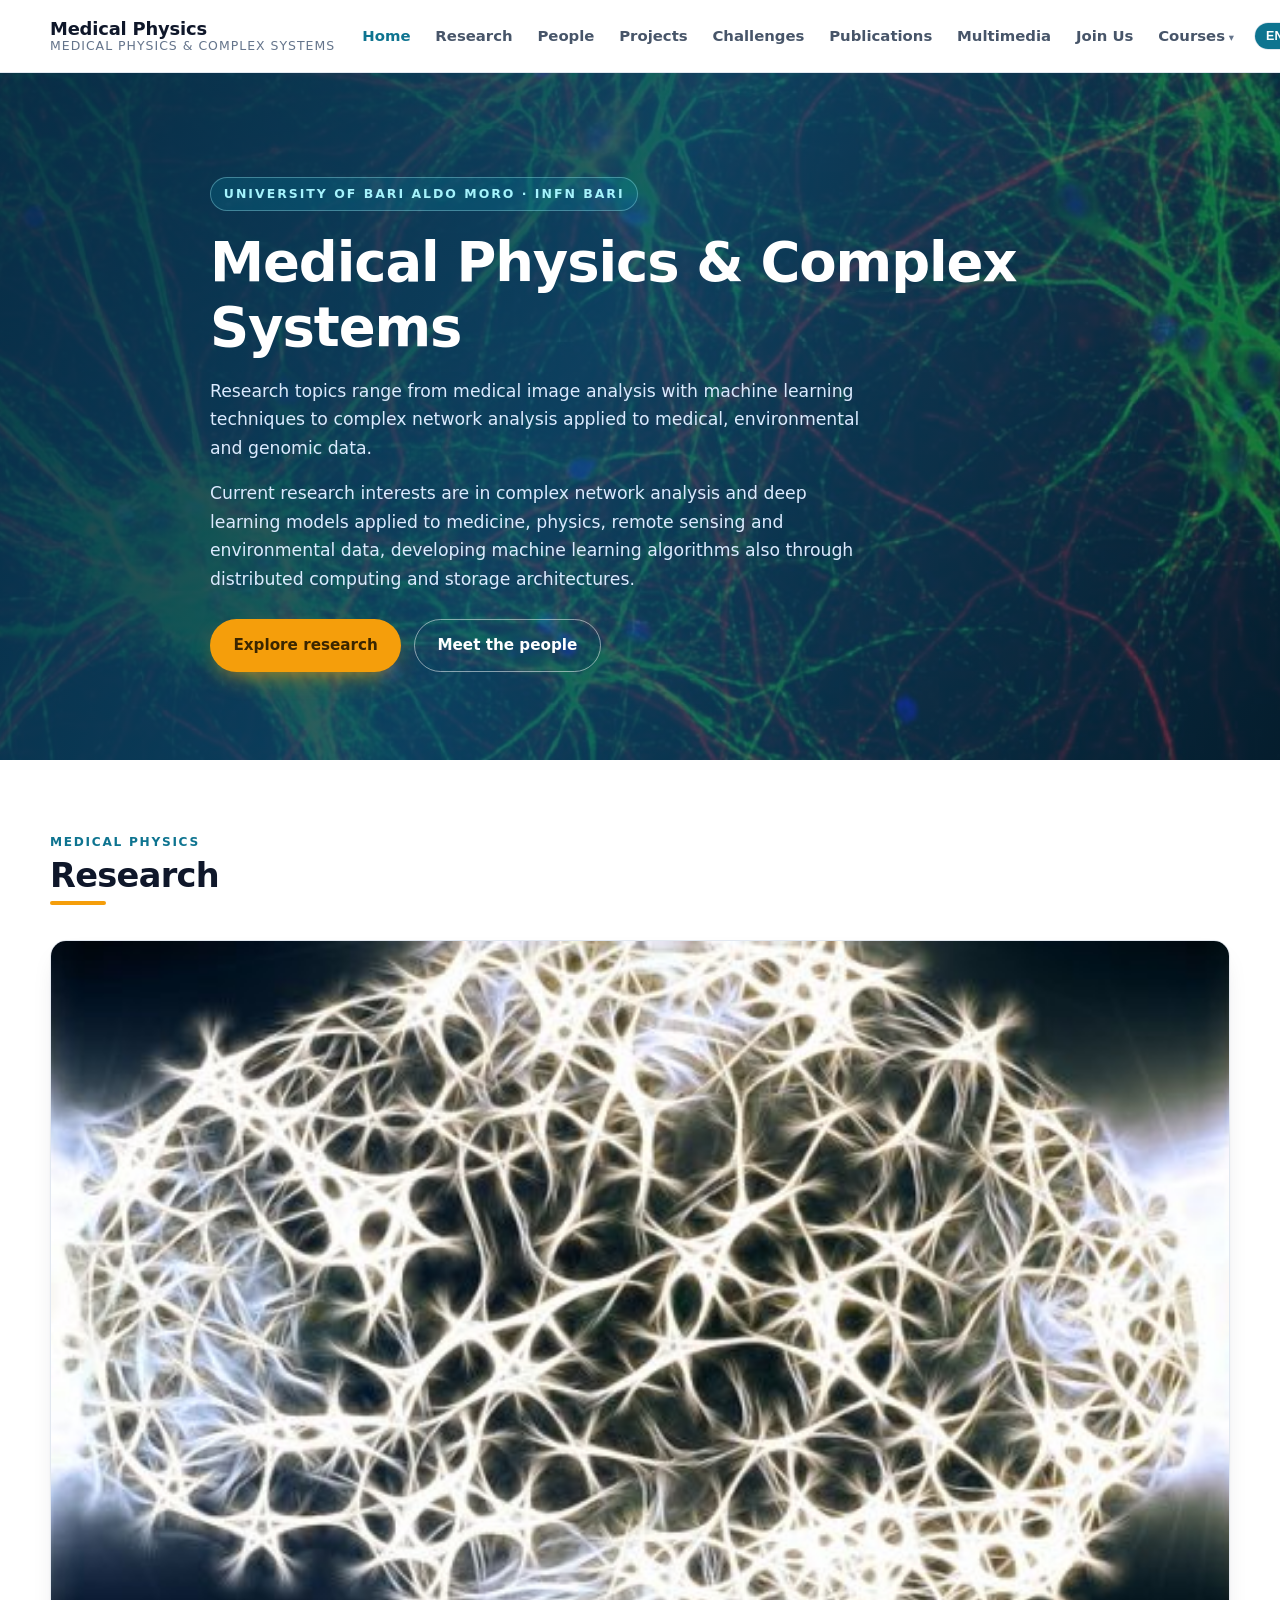
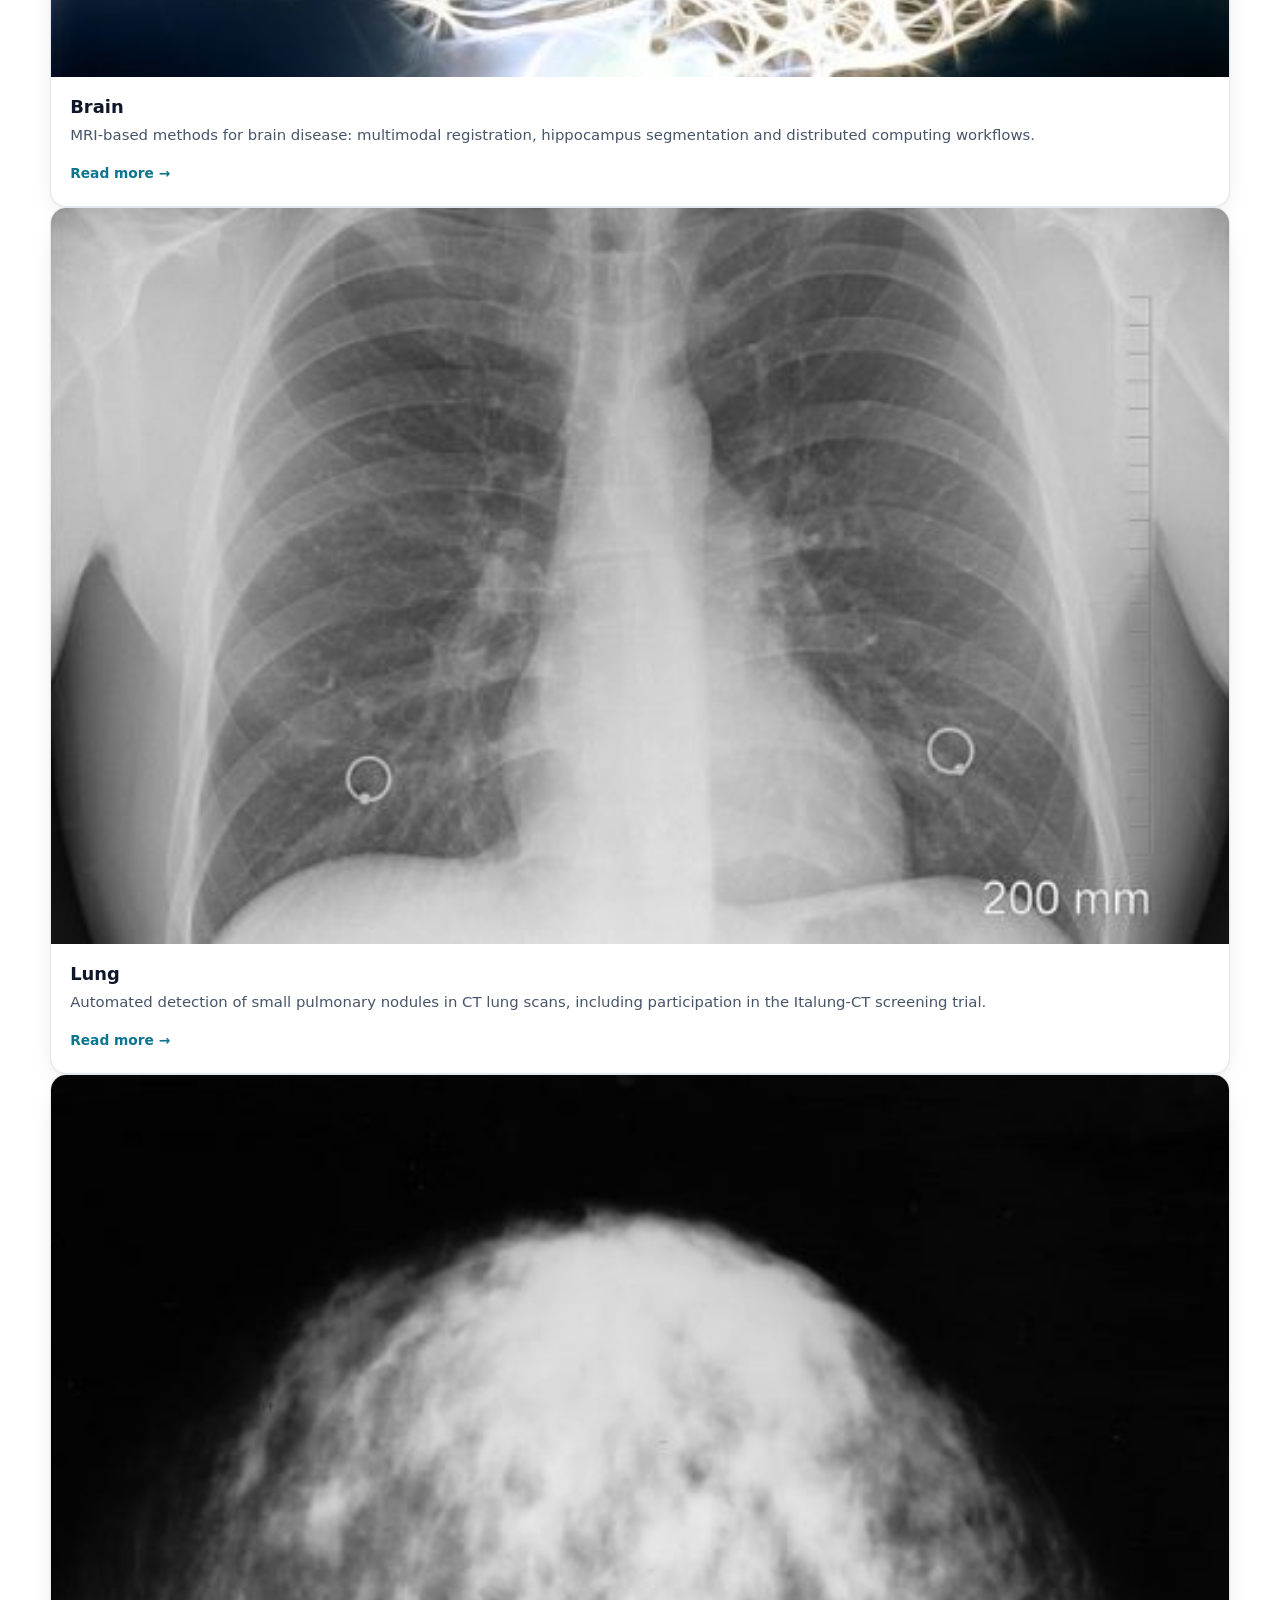
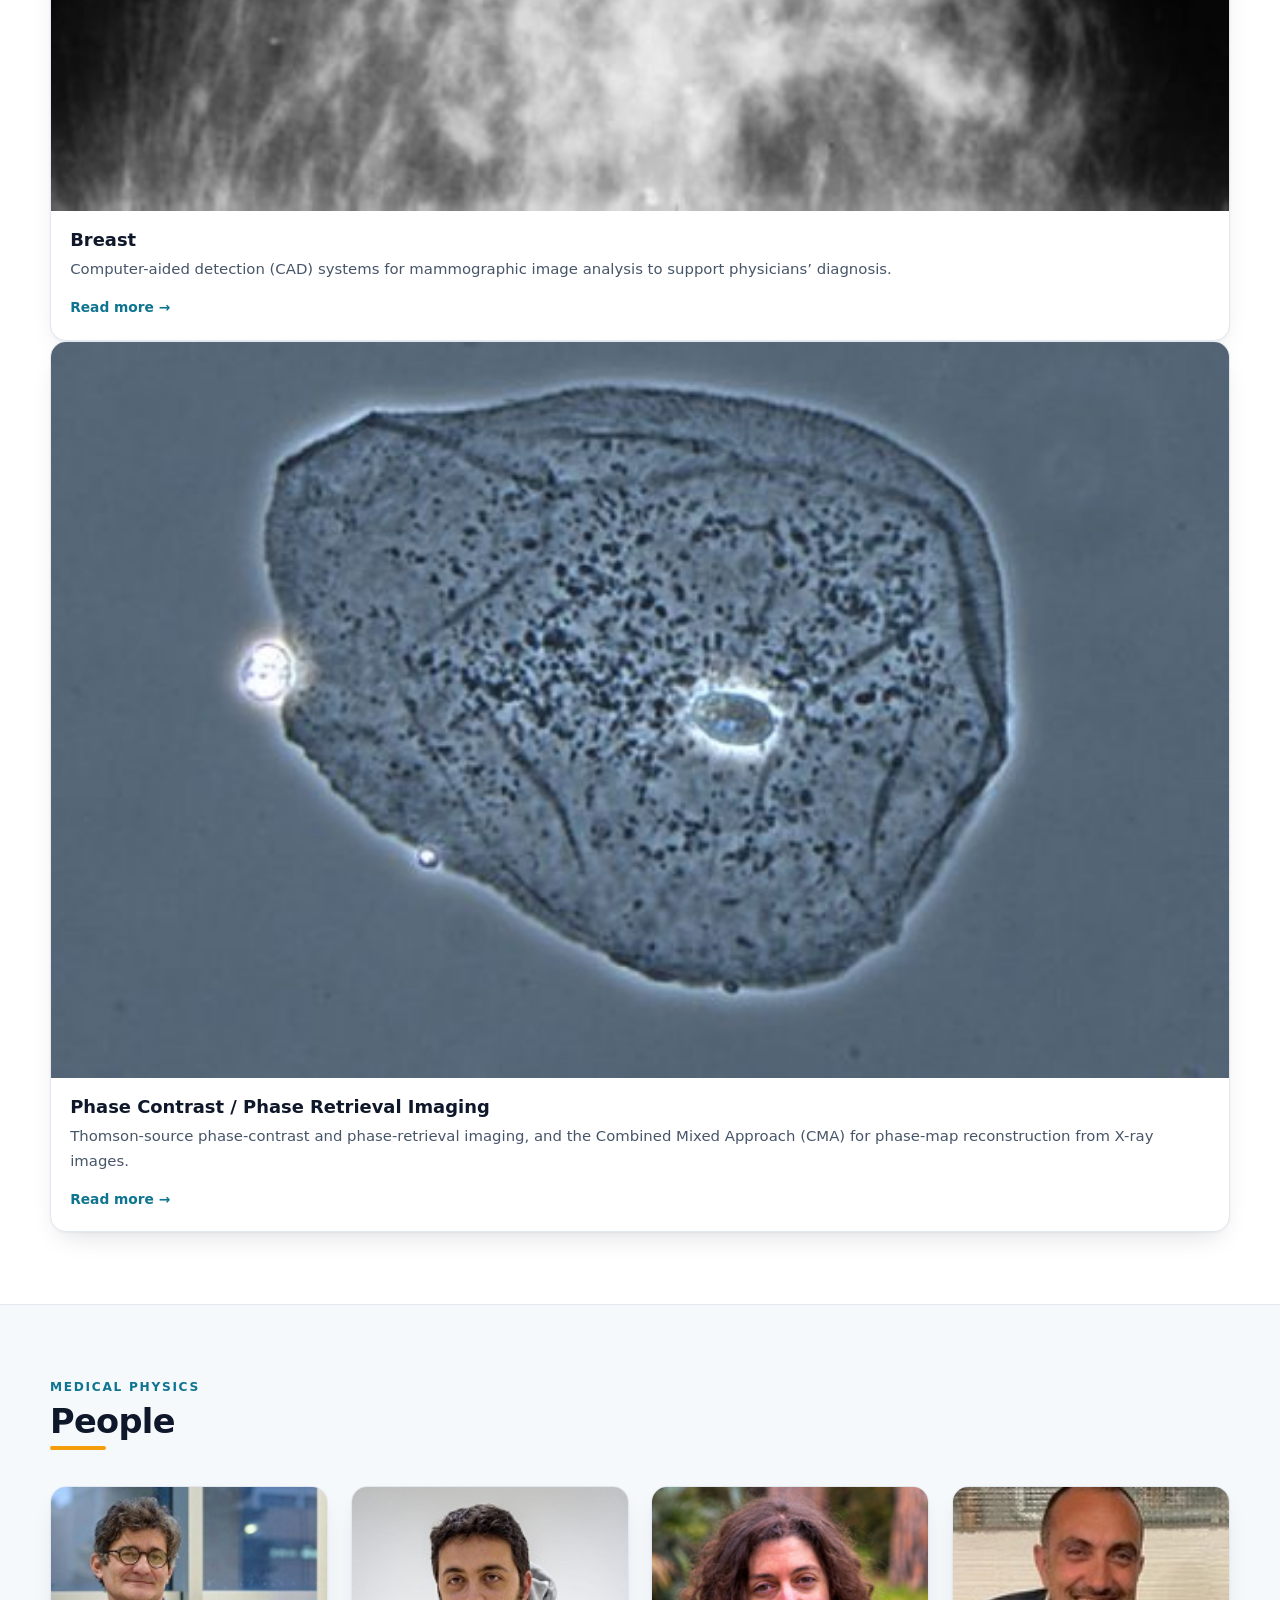
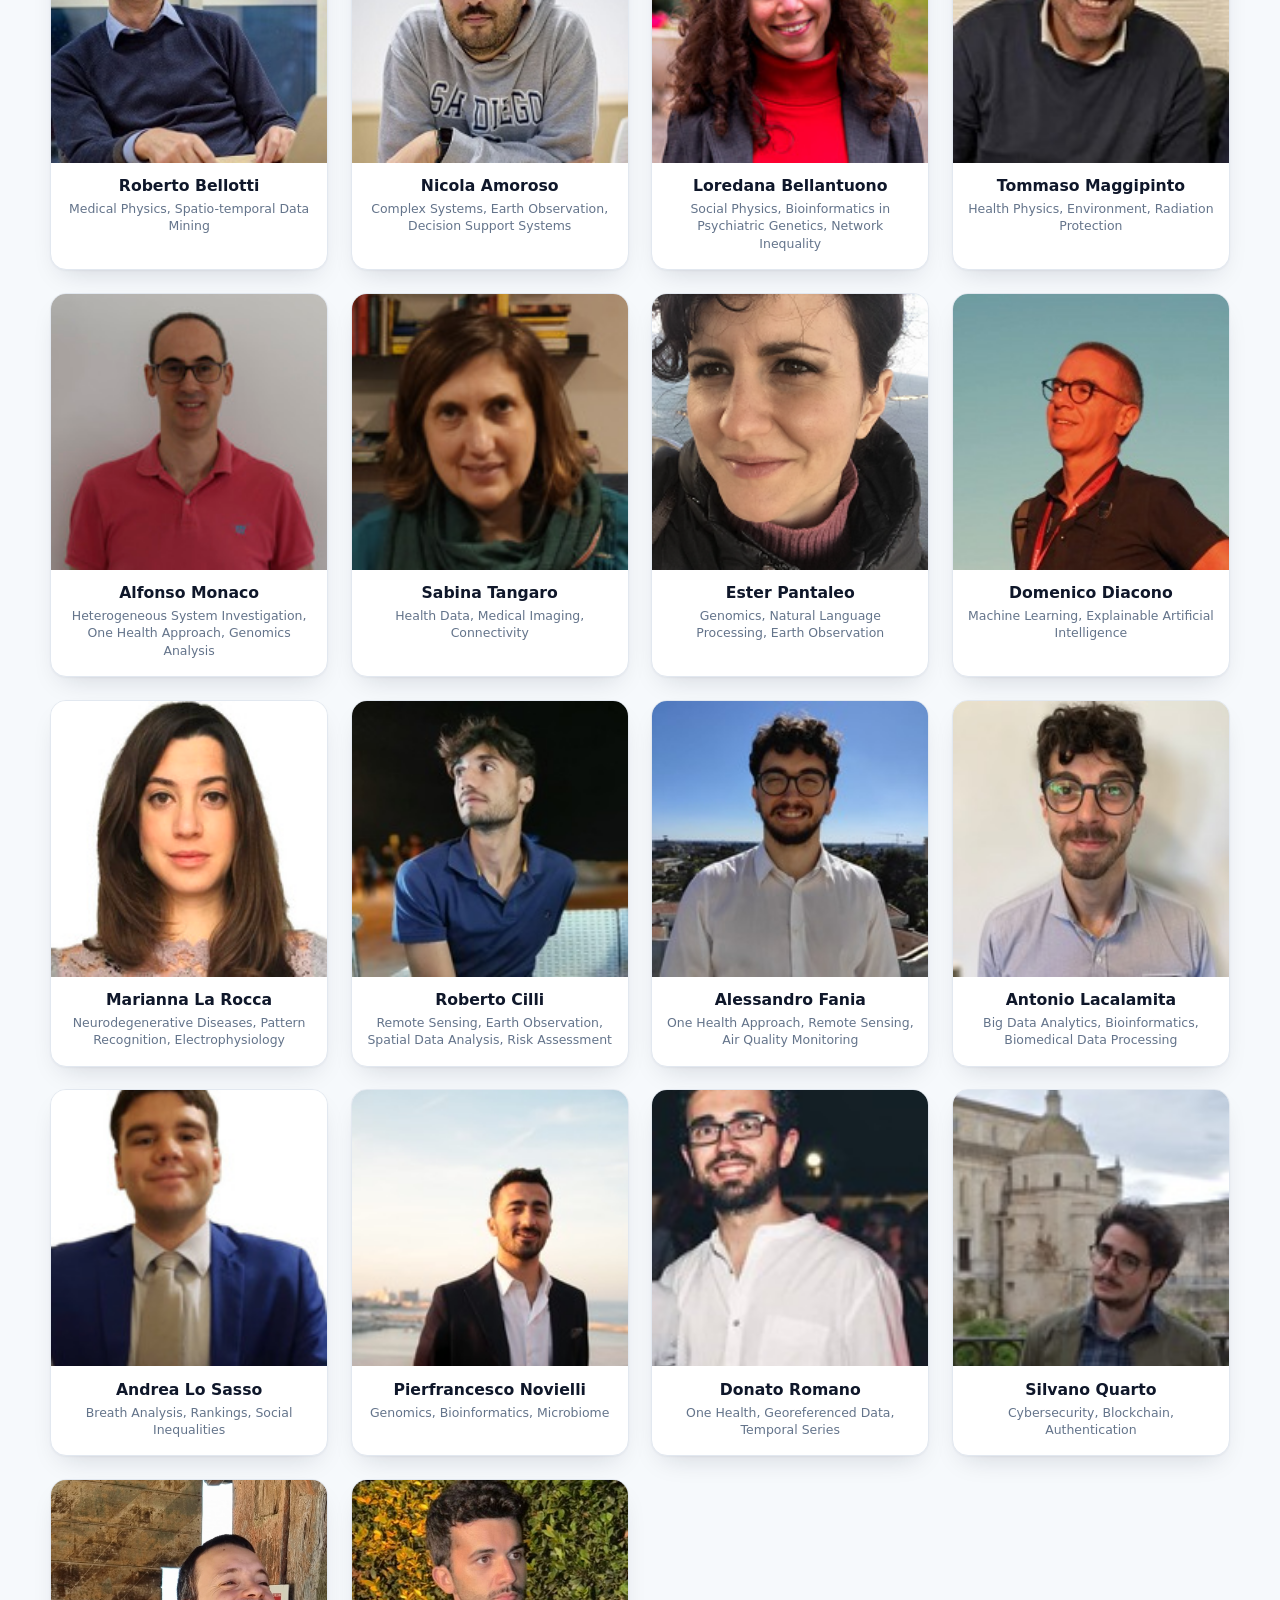
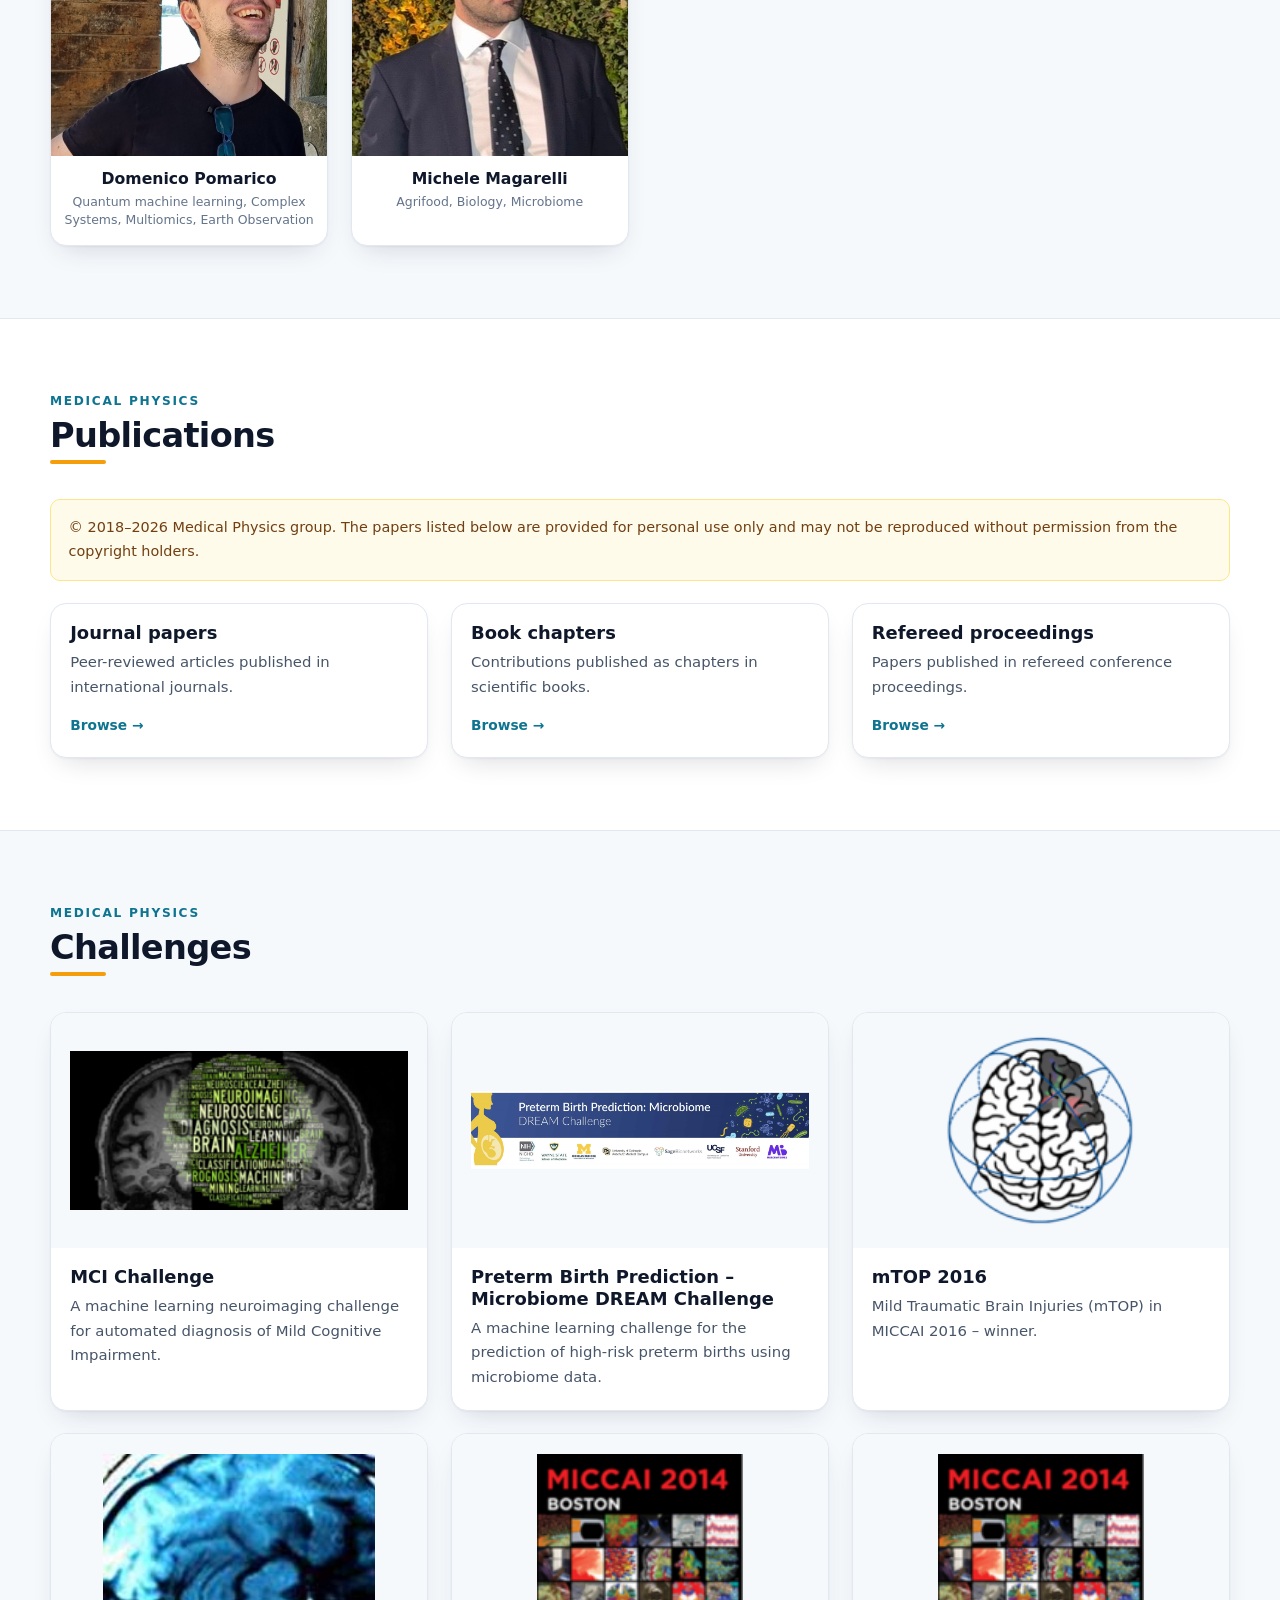
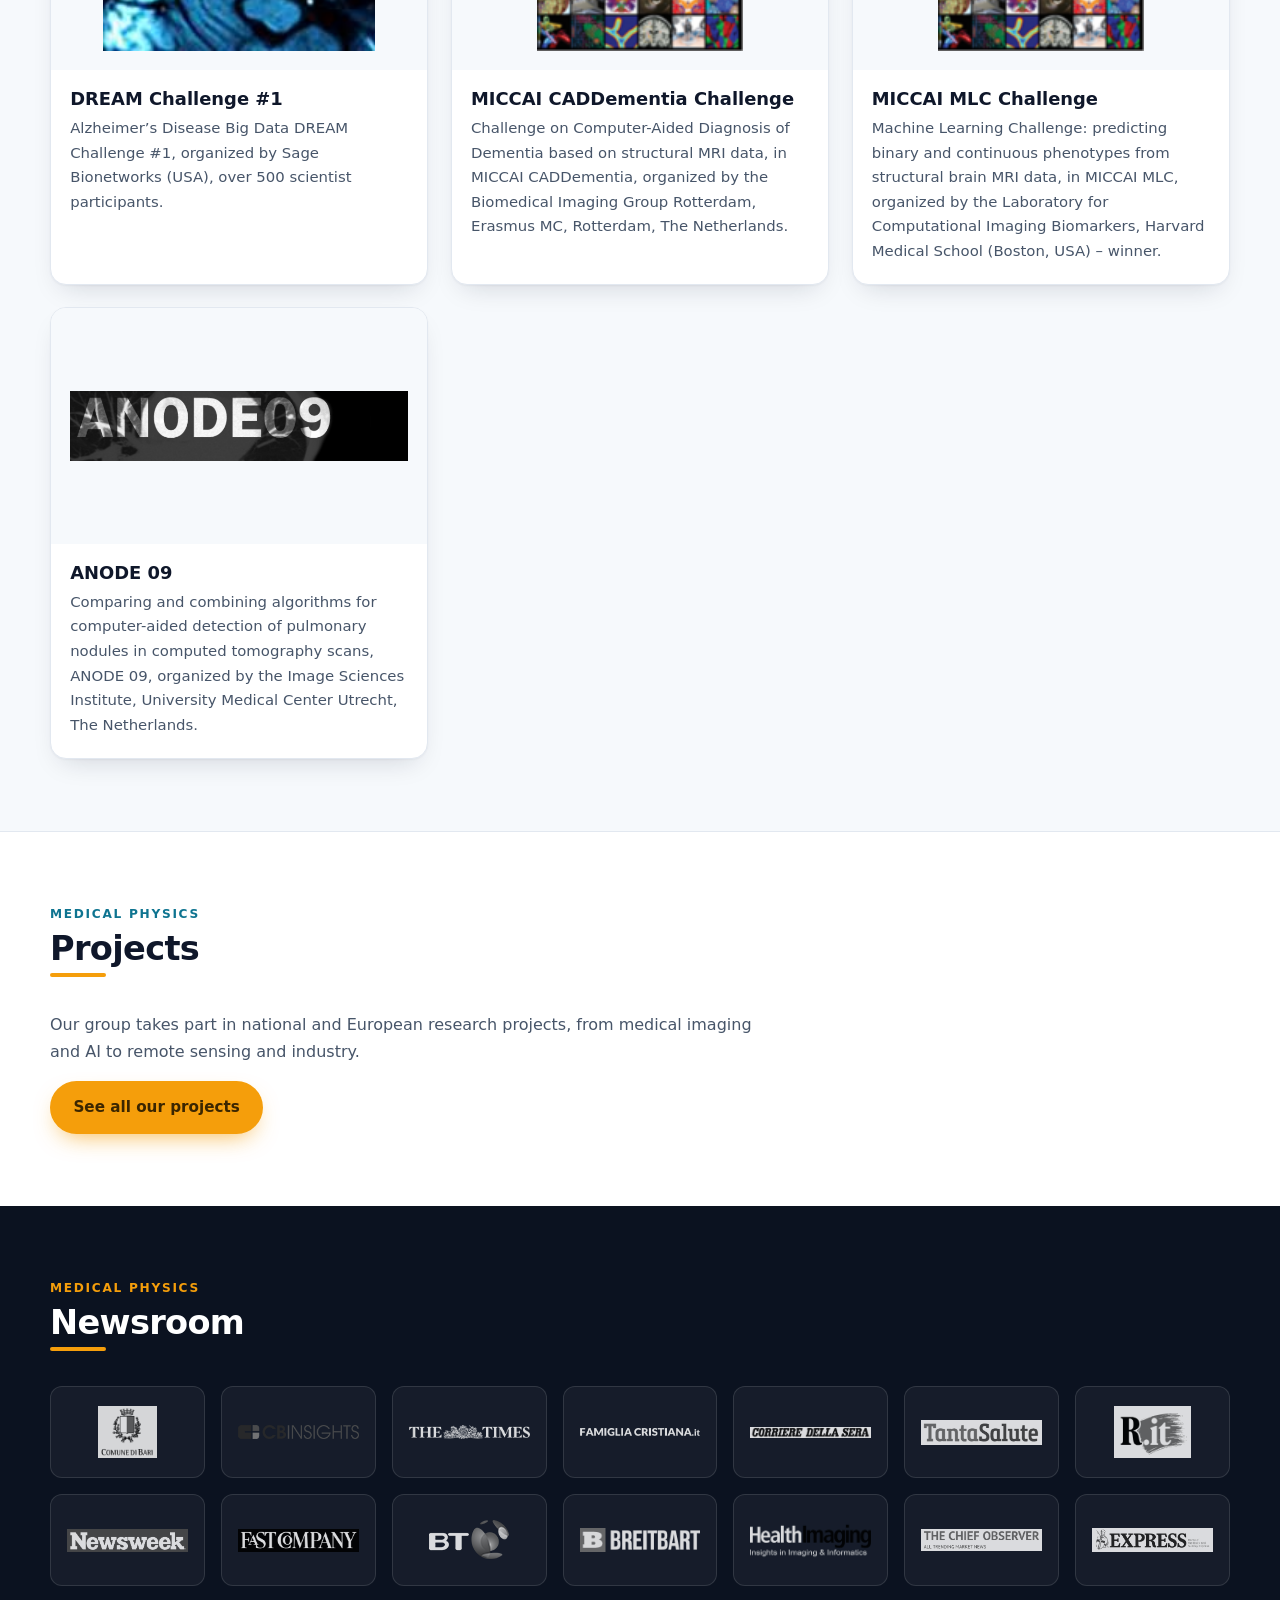
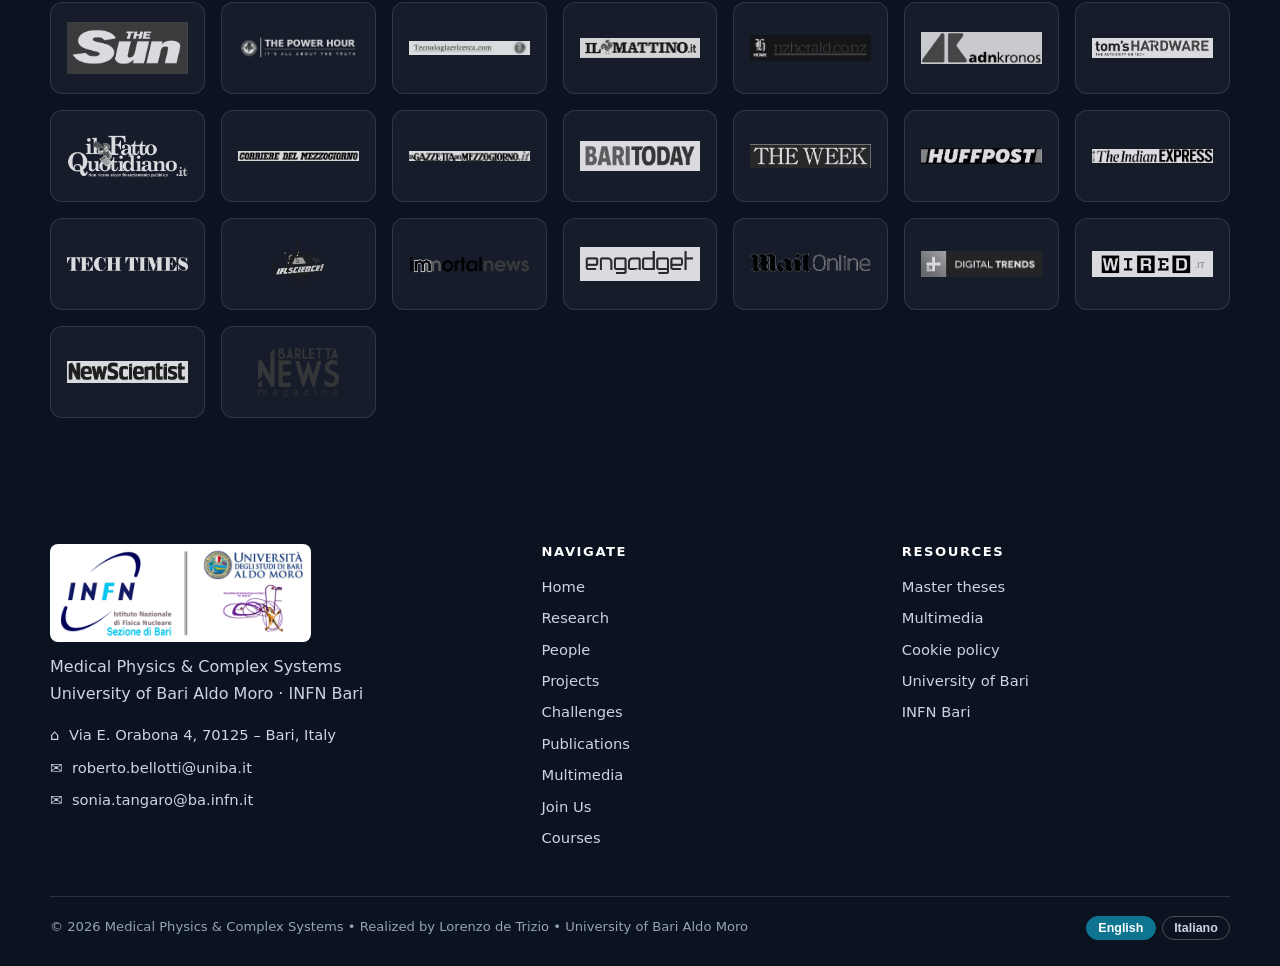
==== commit 3230b0c7: "Aggiornamento sicurezza, manuale operativo definitivo e descrizioni multimedia - Hardening di sicure" ====
--- a/index.html
+++ b/index.html
@@ -5,14 +5,24 @@
 <meta name="viewport" content="width=device-width, initial-scale=1">
 <title>Medical Physics &amp; Complex Systems</title>
 <meta name="description" content="Medical Physics and Complex Systems group at the University of Bari Aldo Moro and INFN Bari: medical imaging, artificial intelligence and complex networks.">
+
+<!-- Politica di sicurezza applicata alla pagina.
+     `frame-ancestors` e `sandbox` non sono applicabili via <meta> (valgono solo
+     come header HTTP): vanno impostati sull'hosting, quindi sono assenti qui. -->
+<meta http-equiv="Content-Security-Policy" content="default-src 'self'; script-src 'self'; style-src 'self'; img-src 'self' data:; font-src 'self'; connect-src 'self'; frame-src https://www.youtube-nocookie.com; object-src 'none'; base-uri 'self'; form-action 'none'">
+<meta name="referrer" content="strict-origin-when-cross-origin">
 <link rel="icon" href="assets/img/cropped-586px-Cheek_cell_phase_contrast-1.jpg">
 <link rel="stylesheet" href="assets/css/style.css">
 </head>
 <body>
 <div id="app"></div>
+<noscript>
+  <p>Questo sito richiede JavaScript. Per i contenuti in formato statico, contatta il gruppo.</p>
+</noscript>
 <script src="assets/data/site-data.js"></script>
 <script src="assets/data/pages_en.js"></script>
 <script src="assets/data/i18n.js"></script>
+<script src="assets/js/sanitize.js"></script>
 <script src="assets/js/app.js"></script>
 </body>
 </html>
--- a/assets/css/style.css
+++ b/assets/css/style.css
@@ -39,8 +39,8 @@
 .brand:hover{text-decoration:none}
 .brand img{height:38px;width:auto}
 .brand .bt{display:flex;flex-direction:column;line-height:1.1}
-.brand .bt strong{font-size:1.02rem;color:var(--ink);letter-spacing:-.01em}
-.brand .bt span{font-size:.72rem;color:var(--muted);text-transform:uppercase;letter-spacing:.08em}
+.brand .bt strong{font-size:1.12rem;color:var(--ink);letter-spacing:-.01em}
+.brand .bt span{font-size:.78rem;color:var(--muted);text-transform:uppercase;letter-spacing:.08em}
 .main-nav{margin-left:auto;display:flex;align-items:center;gap:.15rem}
 .main-nav a{color:var(--ink-soft);font-weight:600;font-size:.93rem;padding:.55rem .7rem;border-radius:8px;text-decoration:none;white-space:nowrap}
 .main-nav a:hover{color:var(--brand);background:var(--bg-alt)}
@@ -136,6 +136,8 @@
 .prose blockquote{border-left:4px solid var(--accent);margin:1rem 0;padding:.4rem 1rem;color:var(--ink-soft);background:var(--bg-alt);border-radius:0 8px 8px 0}
 .figure-inline{border-radius:var(--radius);overflow:hidden;border:1px solid var(--line);background:#fff;margin-bottom:1.5rem}
 .figure-inline img{width:100%}
+.figure-inline-media{max-height:320px;object-fit:contain;width:100%;padding:1rem}
+.figure-inline-media.is-compact{max-height:280px;margin:auto}
 .detail-layout{display:grid;grid-template-columns:1.6fr 1fr;gap:2.4rem;align-items:start}
 @media(max-width:820px){.detail-layout{grid-template-columns:1fr;gap:1.4rem}}
 .aside-card{background:var(--bg-alt);border:1px solid var(--line);border-radius:var(--radius);padding:1.3rem}
@@ -143,6 +145,14 @@
 .aside-card dl{margin:0}
 .aside-card dt{font-weight:700;color:var(--ink);margin-top:.8rem;font-size:.85rem}
 .aside-card dd{margin:0;color:var(--ink-soft);font-size:.92rem}
+.aside-link{margin:.3rem 0}
+
+/* Projects / people: regole spostate dagli stili inline eliminati dal CSP */
+.projects-lead{max-width:70ch;color:var(--ink-soft)}
+.person-name{margin-bottom:.4rem}
+.person-keywords{font-weight:600;color:var(--brand-2)}
+.person-bio{margin-top:2rem}
+.contact-mail{margin-top:1rem}
 
 .person-hero{display:flex;gap:2rem;align-items:center;flex-wrap:wrap}
 .person-hero img{width:150px;height:150px;border-radius:50%;object-fit:cover;border:4px solid #fff;box-shadow:var(--shadow)}
@@ -152,6 +162,11 @@
 
 .video-embed{position:relative;padding-bottom:56.25%;height:0;overflow:hidden;border-radius:var(--radius-sm);margin:1rem 0;background:#000}
 .video-embed iframe{position:absolute;inset:0;width:100%;height:100%;border:0}
+.video-card{display:grid;grid-template-columns:1.2fr 1fr;gap:1.6rem;align-items:center;margin:1.8rem 0;padding:1.3rem;background:var(--bg-alt);border:1px solid var(--line);border-radius:var(--radius);box-shadow:var(--shadow)}
+.video-card .video-embed{margin:0;box-shadow:var(--shadow)}
+.video-desc h3{margin:0 0 .5rem;font-size:1.15rem;color:var(--ink);line-height:1.35}
+.video-desc p{margin:0;color:var(--ink-soft);font-size:.95rem;line-height:1.55}
+@media(max-width:768px){.video-card{grid-template-columns:1fr;gap:1rem;padding:1rem}}
 
 .notice{background:#fffbeb;border:1px solid #fde68a;color:#713f12;border-radius:var(--radius-sm);padding:1rem 1.1rem;font-size:.9rem;margin-bottom:1.4rem}
 .lock{max-width:440px;margin:1rem 0;background:var(--bg-alt);border:1px solid var(--line);border-radius:var(--radius);padding:1.6rem}
@@ -174,7 +189,7 @@
 .site-footer a:hover{color:#fff}
 .site-footer ul{list-style:none;margin:0;padding:0}
 .site-footer li{margin-bottom:.45rem;font-size:.92rem}
-.footer-brand img{height:46px;background:#fff;padding:8px 10px;border-radius:10px;margin-bottom:1rem}
+.footer-brand img{height:98px;background:#fff;padding:3px 4px;border-radius:8px;margin-bottom:.75rem}
 .footer-contact div{display:flex;gap:.6rem;margin-bottom:.5rem;font-size:.92rem}
 .copyright{margin-top:2.4rem;padding-top:1.2rem;border-top:1px solid rgba(255,255,255,.12);font-size:.82rem;color:#94a3b8;display:flex;justify-content:space-between;gap:1rem;flex-wrap:wrap}
 .footer-lang button{background:transparent;color:#cbd5e1;border:1px solid rgba(255,255,255,.25);border-radius:999px;padding:.25rem .7rem;font-weight:700;font-size:.78rem;cursor:pointer;margin-left:.4rem}
